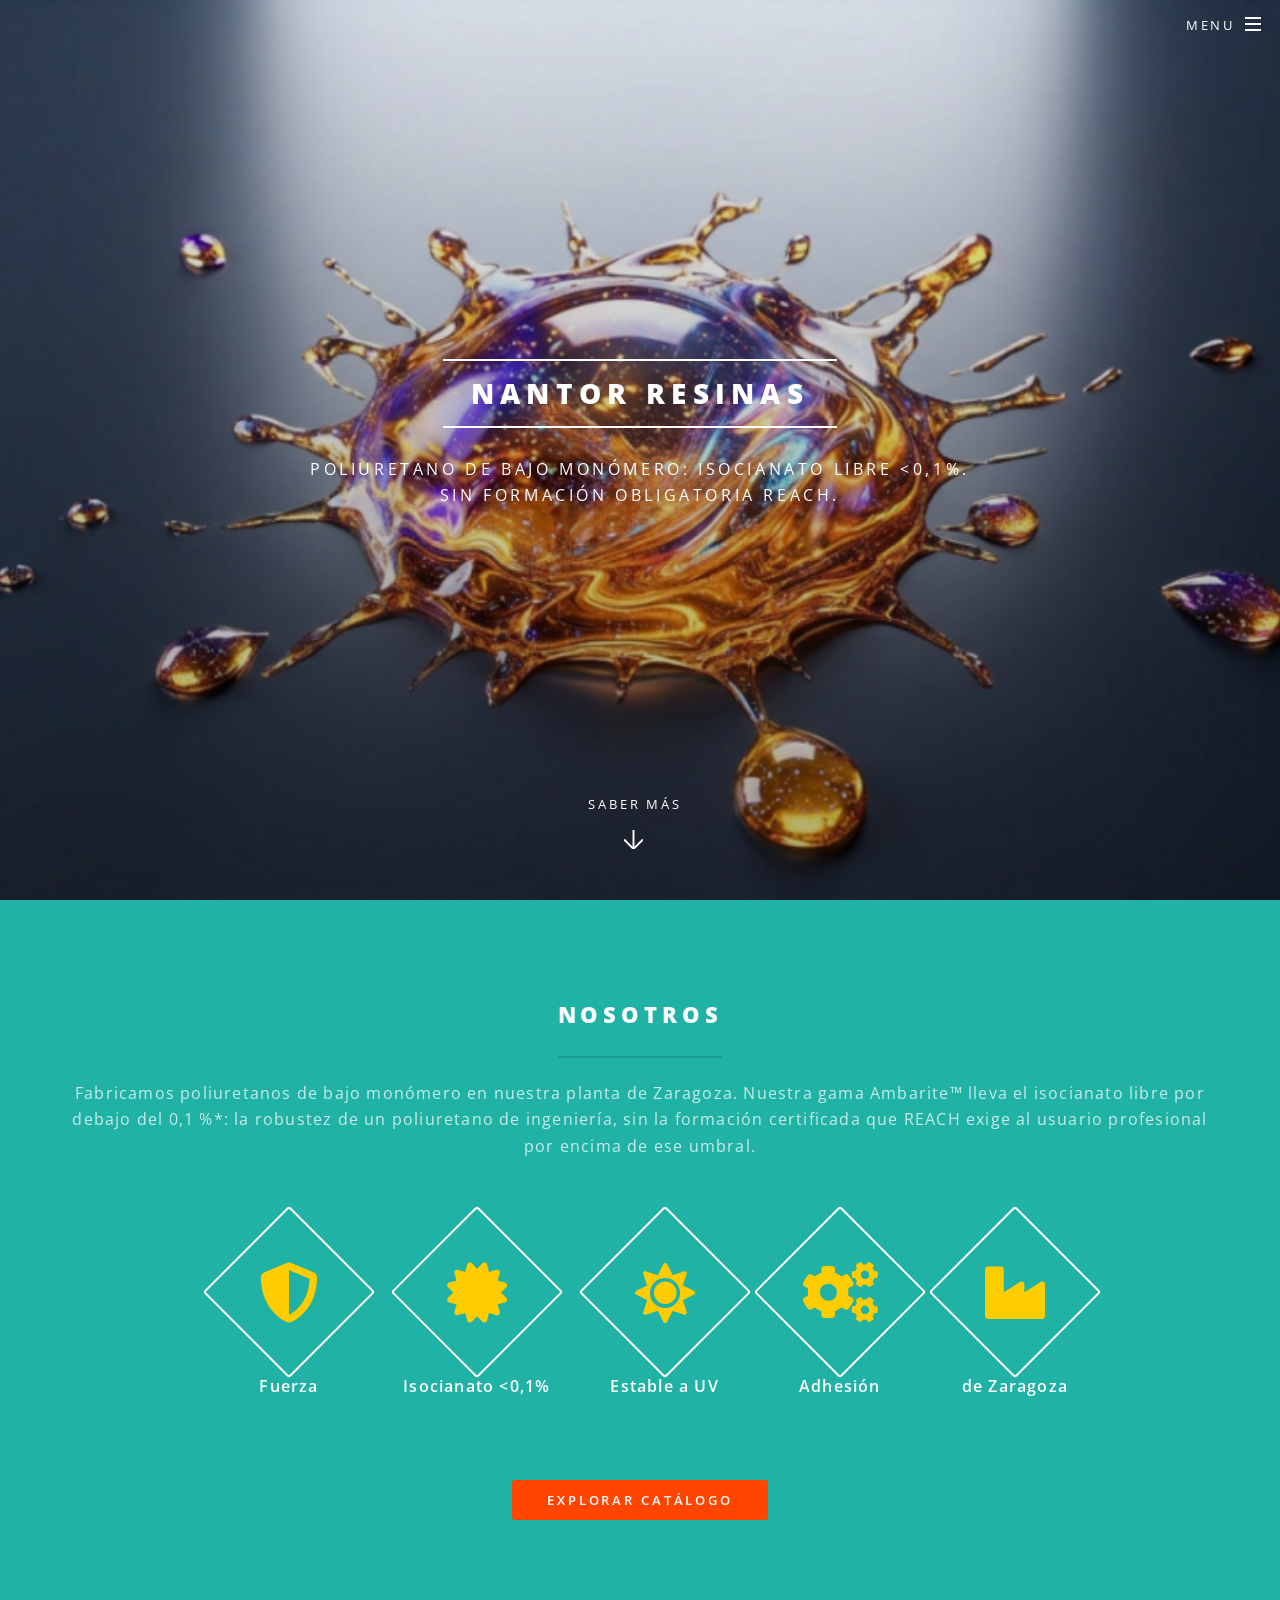
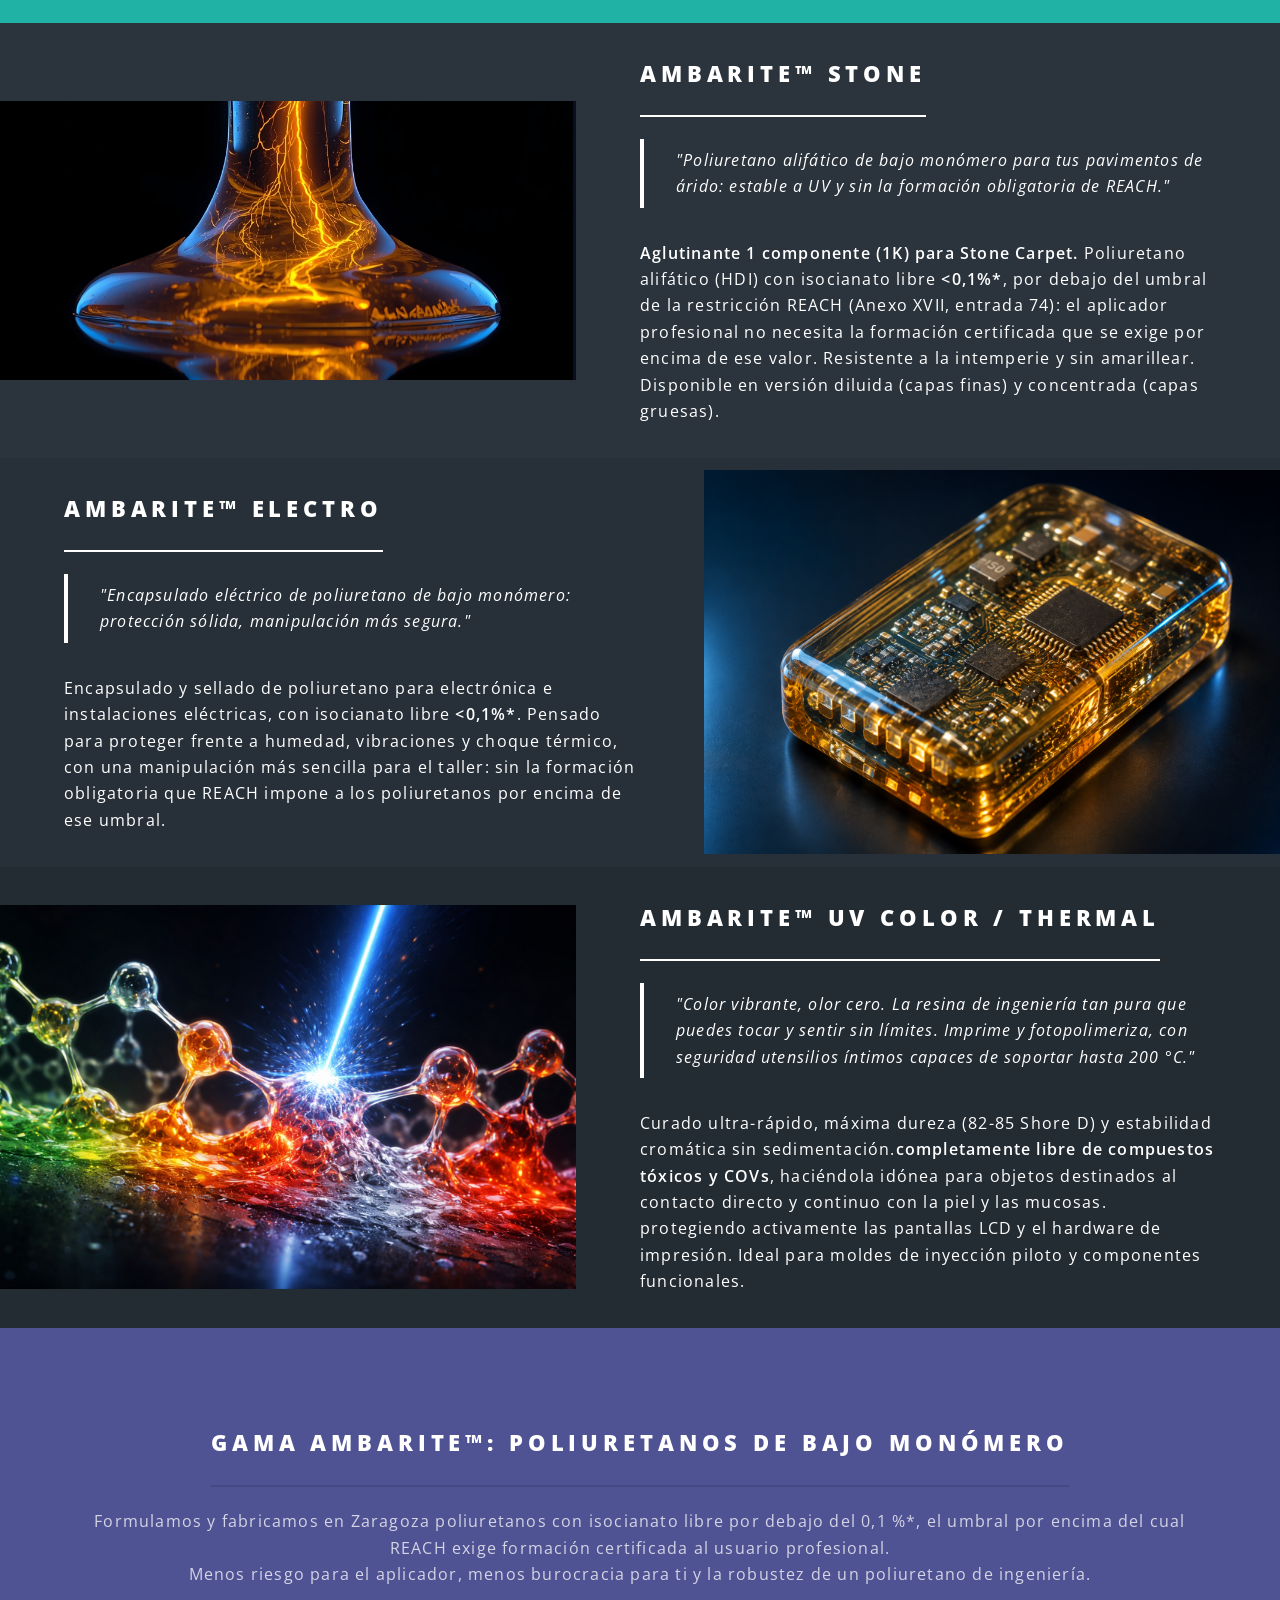
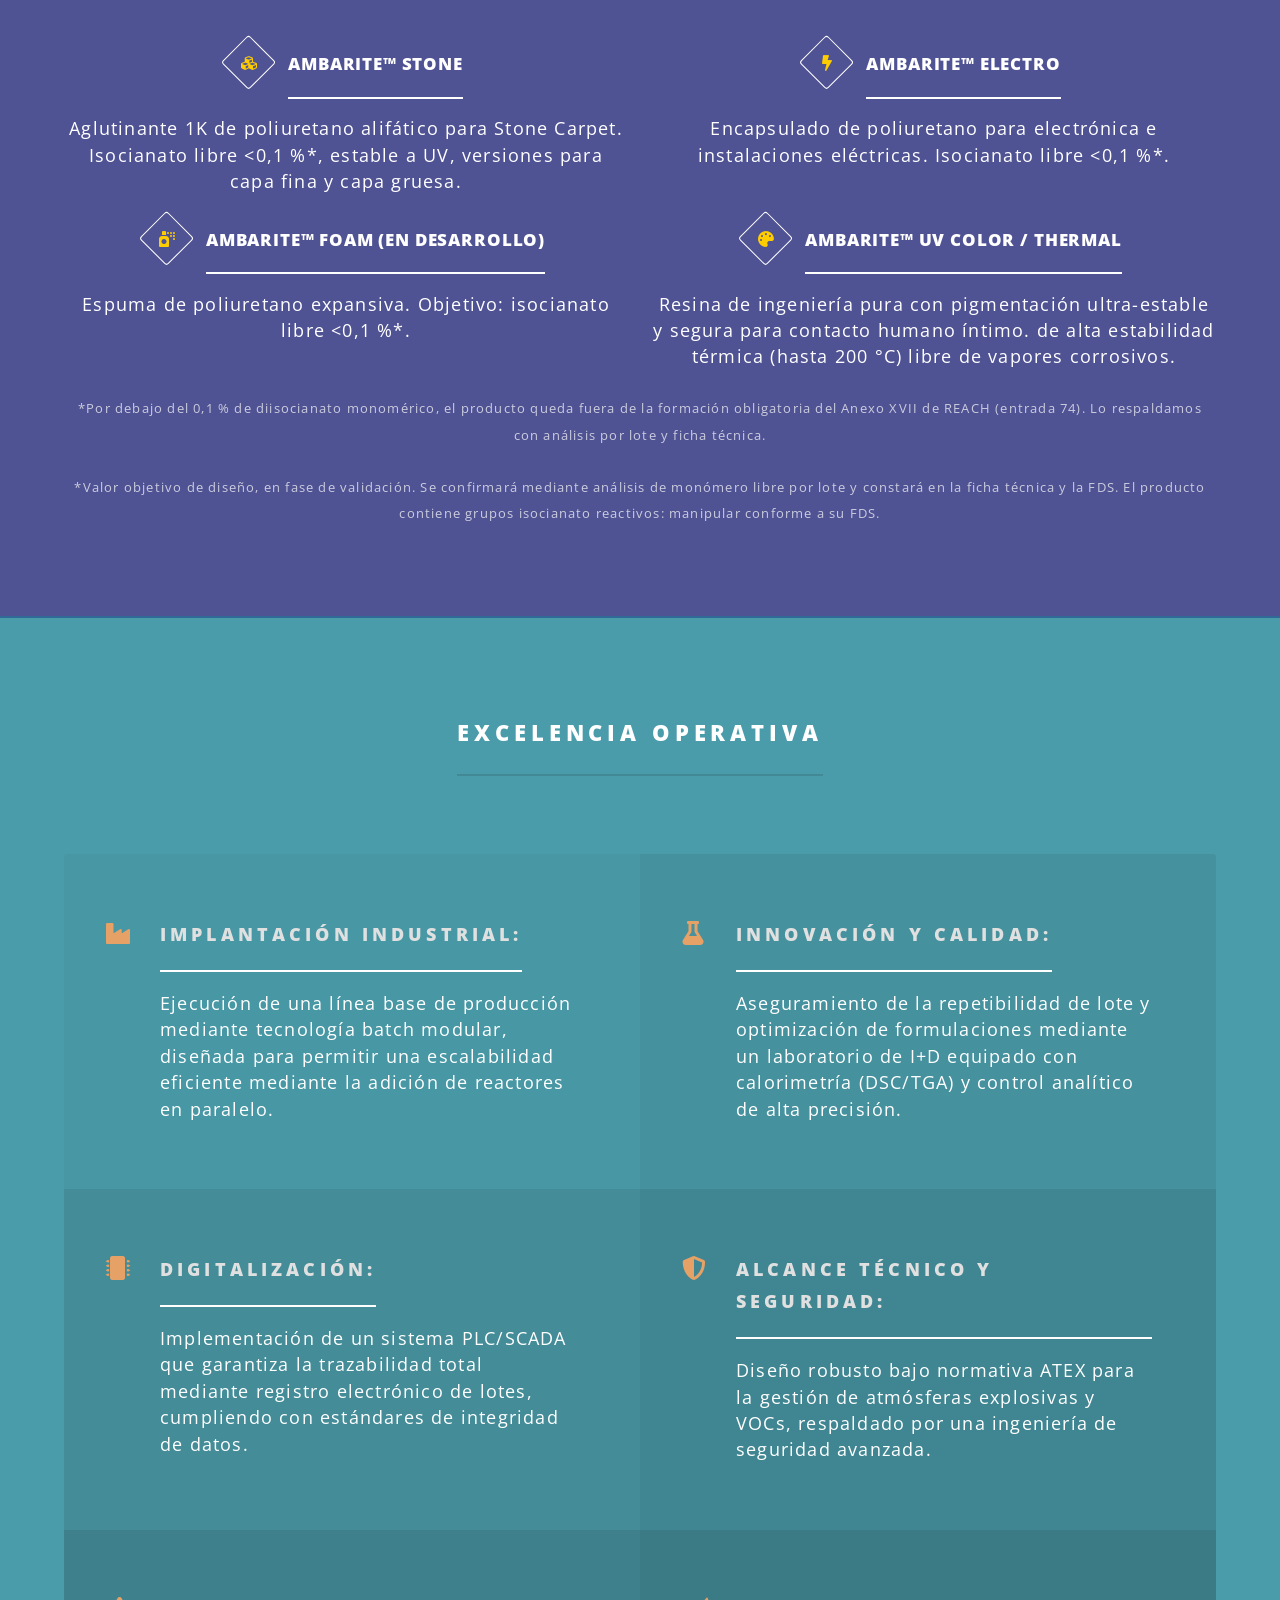
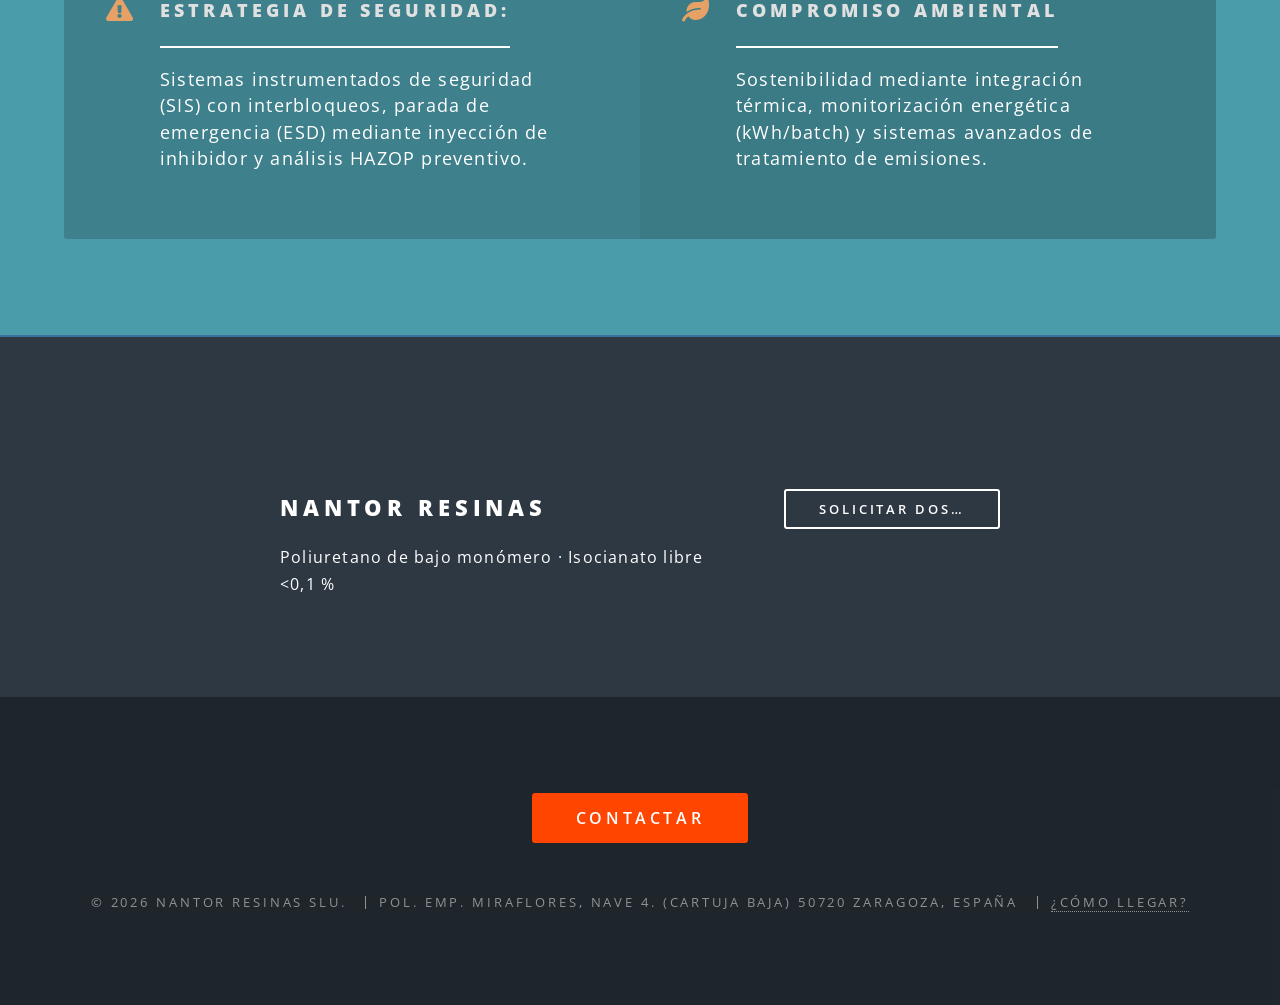
==== index.html @ 5b44498f "1" ====
<!DOCTYPE HTML>
<html>

<head>
	<title>Nantor Resinas SL | Poliuretanos de bajo monómero</title>
	<meta charset="utf-8" />
	<meta name="viewport" content="width=device-width, initial-scale=1, user-scalable=no" />
	<link rel="stylesheet" href="assets/css/main.css" />
	<noscript>
		<link rel="stylesheet" href="assets/css/noscript.css" />
	</noscript>
	<style>
		/* 1. Estilo inicial de los iconos mayores */
		.icon.major {
			color: #ffcc00 !important;
			border-color: #ffffff !important;
		}

		.features .icon:before {
			color: #ff8c00 !important;
		}

		/* 2. Botón estilo "Fuego" */
		.boton-fuego {
			background-color: #ff4500 !important;
			color: #ffffff !important;
			border-color: #ff4500 !important;
			box-shadow: 0 0 10px rgba(255, 69, 0, 0.5);
			transition: all 0.3s ease;
		}

		.boton-fuego:hover {
			background-color: #ff8c00 !important;
			box-shadow: 0 0 20px rgba(255, 140, 0, 0.8);
			transform: scale(1.05);
		}

		/* 3. Animación de imágenes (Zoom + Fade-in) */
		.spotlight .image img {
			width: 100%;
			transition: transform 15s ease-out, opacity 2s ease-in;
			transform: scale(0.89);
			opacity: 0;
		}

		.spotlight .image.in-view img {
			transform: scale(1.0);
			opacity: 1;
		}

		/* 4. Optimización móvil (Desactivar animaciones para fluidez) */
		@media screen and (max-width: 736px) {
			.spotlight .image img {
				transition: none !important;
				opacity: 1 !important;
				transform: scale(1) !important;
			}
		}

		.modal {
			visibility: hidden;
			opacity: 0;
			position: fixed;
			top: 0;
			right: 0;
			bottom: 0;
			left: 0;
			background: rgba(0, 0, 0, 0.8);
			/* Fondo oscuro semitransparente */
			z-index: 9999;
			transition: all 0.3s;
			display: flex;
			align-items: center;
			justify-content: center;
		}

		.modal:target {
			/* Esto abre el modal cuando se llama al ID */
			visibility: visible;
			opacity: 1;
		}

		.modal-content {
			background: #2e3842;
			/* Color de fondo corporativo */
			padding: 2em;
			width: 90%;
			max-width: 500px;
			position: relative;
			border-radius: 8px;
			border: 1px solid #ff8c00;
		}

		.close-modal {
			position: absolute;
			top: 10px;
			right: 20px;
			font-size: 2em;
			color: #ff8c00;
			text-decoration: none;
		}

		.logo-small {
			width: 150px;
			/* Ajusta a 60px o 80px según el tamaño de tus iconos */
			height: 130px;
			/* Mantenerlo cuadrado */
			object-fit: contain;
			/* Asegura que el logo no se deforme aunque sea rectangular */
			border-radius: 0%;
			/* Si quieres que sea circular como un icono */
			/* O si prefieres que sea cuadrado sin bordes redondos, borra la línea de border-radius */

			display: block;
			margin: 0 auto;
			/* Esto lo centrará automáticamente */
			transition: transform 0.3s ease;
		}

		/* Opcional: efecto al pasar el ratón para que haga juego con el resto de la web */
		.logo-small:hover {
			transform: scale(1.1);
		}

		#cta {
			background-image: linear-gradient(rgba(0, 0, 0, 0.6), rgba(0, 0, 0, 0.6)), url("images/28.png");
			background-attachment: fixed;
			background-position: center;
			background-repeat: no-repeat;
			background-size: cover;
		}

		/* Estilo para las Tarjetas de Producto (Tienda) */
		.product-card {
			background: rgba(255, 255, 255, 0.05);
			border: 1px solid rgba(255, 140, 0, 0.3);
			border-radius: 8px;
			padding: 2em;
			text-align: center;
			transition: all 0.3s ease;
			height: 100%;
			display: flex;
			flex-direction: column;
			justify-content: space-between;
		}

		.product-card:hover {
			border-color: #ff8c00;
			box-shadow: 0 0 15px rgba(255, 140, 0, 0.2);
			transform: translateY(-5px);
		}

		.product-card h3 {
			color: #ffcc00 !important;
			margin-bottom: 0.5em;
		}

		.price {
			font-size: 1.5em;
			font-weight: bold;
			color: #ffffff;
			margin: 1em 0;
		}

		.price small {
			font-size: 0.6em;
			color: #aaa;
		}

		.badge {
			background: #ff4500;
			color: white;
			font-size: 0.7em;
			padding: 2px 8px;
			border-radius: 4px;
			text-transform: uppercase;
			display: inline-block;
			margin-bottom: 1em;
		}

		/* Colores personalizados para las etiquetas de producto - Texto Blanco Forzado */
		.badge-oro {
			background-color: #f0d50a !important;
			/* Dorado */
			color: #ffffff !important;
			font-weight: bold;
		}

		.badge-plata {
			background-color: #ecd8e4 !important;
			/* Plateado */
			color: #ffffff !important;
			font-weight: bold;
		}

		.badge-cobre {
			background-color: #e4692b !important;
			/* Cobrizo */
			color: #ffffff !important;
			font-weight: bold;
		}

		.badge-verde {
			background-color: #2e8b57 !important;
			/* Verde mar */
			color: #ffffff !important;
			font-weight: bold;
		}

		.badge-amarillo {
			background-color: #f75973 !important;
			/* Amarillo/Rosa Fuerte */
			color: #ffffff !important;
			font-weight: bold;
		}

		.badge-bio {
			background-color: #28a745 !important;
			/* Verde Ecológico */
			color: #ffffff !important;
			font-weight: bold;
		}

		.badge-blue {
			background-color: #508bf7 !important;
			/* Azul */
			color: #ffffff !important;
			font-weight: bold;
		}

		.badge-purple {
			background-color: #b15cb4 !important;
			/* violeta */
			color: #ffffff !important;
			font-weight: bold;
		}

		/* Ajuste ultra-fino para los iconos de la sección Three */
		#three .icon.major {
			width: 2.2em;
			/* Tamaño reducido del contenedor circular */
			height: 2.2em;
			line-height: 2.2em;
			font-size: 1.1em;
			/* Tamaño del símbolo */
			margin-bottom: 0.8em;
			border-width: 1px;
			/* Borde más sutil */
		}

		#three .icon.major:before {
			font-size: 0.9em;
			/* Ajuste del glifo interior */
		}

		/* Ajuste de los títulos para mayor limpieza visual */
		#three h3 {
			font-size: 1.05em;
			letter-spacing: 0.05em;
			margin-top: 0.2em;
		}

		/* Sección Excelencia Operativa - Estilo Industrial */
		#four {
			background-color: #4b9caa;
			/* Un tono ligeramente distinto al resto de la web */
			border-top: 2px solid #306997;
			/* Borde superior azul acero */
			border-bottom: 2px solid #38719f;
		}

		#four h2 {
			color: #ffffff !important;
		}

		/* Iconos de la sección Four en azul acero */
		#four .features .icon:before {
			color: #e5a166 !important;
			/* Azul acero para los iconos */
		}

		/* Títulos de las tarjetas en la sección Four */
		#four .features h3 {
			color: #e0e0e0 !important;
		}

		/* Ocultar la tienda inicialmente */
		#tienda {
			display: none;
			position: fixed;
			top: 0;
			left: 0;
			width: 100%;
			height: 100%;
			background: #2e3842;
			/* Fondo corporativo */
			z-index: 10000;
			overflow-y: auto;
			padding: 4em 0;
		}

		/* Mostrar cuando se hace clic en el enlace del menú */
		#tienda:target {
			display: block;
		}

		/* Contenedor del efecto */
		.rayo-polimerizacion {
			position: relative;
			display: inline-block;
			overflow: hidden;
		}

		/* El "Rayo" de polimerización */
		.rayo-polimerizacion::after {
			content: '';
			position: absolute;

			/* Posición del punto (puedes ajustar top/left para moverlo sobre la pieza) */
			top: 44%;
			left: 56%;
			transform: translate(-50%, -50%) scale(0);

			/* Tamaño y forma */
			width: 10px;
			height: 10px;
			background: rgba(0, 150, 255, 0.8);
			/* Azul cian */
			border-radius: 50%;

			/* Brillo (Glow) */
			box-shadow: 0 0 120px 10px rgba(0, 200, 255, 0.6),
				0 0 80px 20px rgba(0, 100, 255, 0.3);

			/* Configuración de animación */
			opacity: 0;
			transition: opacity 7s ease-in, transform 1s cubic-bezier(0.175, 0.885, 0.32, 1.275);
			z-index: 10;
			pointer-events: none;
			/* Para que no interfiera con clics */
		}

		/* Activación cuando la imagen entra en vista (usando tu JS actual) */
		.rayo-polimerizacion.in-view::after {
			opacity: 1;
			transform: translate(-50%, -50%) scale(1);
			animation: pulsoRayo 2s infinite ease-in-out 1s;
			/* Empieza después de 1s */
		}

		/* Animación de pulsación para simular la energía del rayo */
		@keyframes pulsoRayo {

			0%,
			100% {
				box-shadow: 0 0 20px 10px rgba(0, 200, 255, 0.6), 0 0 40px 20px rgba(0, 100, 255, 0.3);
				background: rgba(66, 120, 228, 0.8);
			}

			50% {
				box-shadow: 0 0 35px 15px rgba(0, 255, 255, 0.8), 0 0 60px 30px rgba(0, 150, 255, 0.4);
				background: rgba(100, 220, 255, 1);
			}
		}
	</style>
	<link rel="icon" type="image/ico" href="images/nantor.ico">
	<link rel="canonical" href="https://www.nantor.es/" />
	<meta name="description"
		content="Nantor Resinas S.L.U. Poliuretanos Ambarite de bajo monómero (isocianato libre &lt;0,1 %) fabricados en Zaragoza: aglutinante para Stone Carpet, encapsulados eléctricos y espuma expansiva. Fotopolímeros UV de ingeniería.">
	<meta name="keywords"
		content="Nantor, Ambarite, poliuretano bajo monómero, isocianato &lt;0,1 %, HDI, REACH Anexo XVII, sin formación obligatoria, aglutinante Stone Carpet, encapsulado eléctrico, espuma de poliuretano expansiva, Zaragoza, Miraflores, fotopolímero UV, Ambarite UV Thermal, Ambarite UV Medical">
	<script type="application/ld+json">
{
  "@context": "https://schema.org/",
  "@type": "Organization",
  "name": "Nantor Resinas S.L.U.",
  "url": "https://www.nantor.es/",
  "logo": "https://www.nantor.es/images/logo.png",
  "description": "Fabricante de poliuretanos Ambarite de bajo monómero (isocianato libre <0,1 %) y fotopolímeros UV de ingeniería, en Zaragoza.",
  "address": {
    "@type": "PostalAddress",
    "streetAddress": "Polígono Empresarial Miraflores, Nave 4",
    "postalCode": "50720",
    "addressLocality": "Zaragoza",
    "addressCountry": "ES"
  },
  "email": "info@nantor.es"
}
</script>
</head>

<body class="landing is-preload">

	<!-- Page Wrapper -->
	<div id="page-wrapper">

		<!-- Header -->
		<header id="header" class="alt">
			<h1><a href="index.html">home</a></h1>
			<nav id="nav">
				<ul>
					<li class="special">
						<a href="#menu" class="menuToggle"><span>Menu</span></a>
						<div id="menu">

							<ul>
								<li><a href="index.html">
										<div style="text-align: center; margin-bottom: 2em;">
											<img src="images/logo.png" alt="Nantor Resinas SLU"
												style="width: 280px; height: auto; display: inline-block;">
										</div>Home (PDF)
									</a></li>

								<li><a href="doc/Ambarite_Stone.pdf" target="_blank"
										rel="noopener noreferrer">&nbsp;&nbsp;&nbsp;&nbsp;Ambarite Stone</a></li>
								<li><a href="doc/Ambarite_Electro.pdf" target="_blank"
										rel="noopener noreferrer">&nbsp;&nbsp;&nbsp;&nbsp;Ambarite Electro</a></li>
								<li><a href="doc/Ambarite_UV_Color.pdf" target="_blank"
										rel="noopener noreferrer">&nbsp;&nbsp;&nbsp;&nbsp;Ambarite UV Color</a></li>
								<li><a href="#tienda">Tienda Online</a></li>
								<li><a href="#contacto-modal">Contactar</a></li>
							</ul>
						</div>
					</li>
				</ul>
			</nav>
		</header>

		<!-- Banner -->
		<section id="banner">
			<div class="inner">
				<h2>NANTOR RESINAS</h2>
				<p>Poliuretano de bajo monómero: isocianato libre <0,1%.<br>Sin formación obligatoria REACH.</p>
			</div>
			<a href="#one" class="more scrolly">Saber más</a>
		</section>

		<!-- One -->
		<section id="one" class="wrapper style1 special">
			<div class="inner">
				<header class="major">
					<h2>Nosotros</h2>
					<p>Fabricamos poliuretanos de bajo monómero en nuestra planta de Zaragoza. Nuestra gama Ambarite™
						lleva el isocianato libre por debajo del 0,1 %*: la robustez de un poliuretano de ingeniería, sin la
						formación certificada que REACH exige al usuario profesional por encima de ese umbral.
					</p>
				</header>
				<ul class="icons major">

					<li style="padding: 0 1.5em;">
						<span class="icon solid fa-shield-alt major"
							style="font-size: 2.5rem; margin-bottom: 0.5em;"><span class="label">Fuerza</span></span>
						<p><strong>Fuerza</strong></p>
					</li>

					<li style="padding: 0 1.5em;">
						<span class="icon solid fa-certificate major"
							style="font-size: 2.5rem; margin-bottom: 0.5em;"><span class="label">Isocianato <0,1%</span></span>
						<p><strong>Isocianato <0,1%</strong></p>
					</li>

					<li style="padding: 0 1.5em;">
						<span class="icon solid fa-sun major style2"
							style="font-size: 2.5rem; margin-bottom: 0.5em;"><span class="label">Estable a
								UV</span></span>
						<p><strong>Estable a UV</strong></p>
					</li>

					<li style="padding: 0 1.5em;">
						<span class="icon solid fa-cogs major style3"
							style="font-size: 2.5rem; margin-bottom: 0.5em;"><span class="label">Adhesión</span></span>
						<p><strong>Adhesión</strong></p>
					</li>

					<li style="padding: 0 1.5em;">
						<span class="icon solid fa-industry major style1"
							style="font-size: 2.5rem; margin-bottom: 0.5em;"><span class="label">Fabricado en
								Zaragoza</span></span>
						<p><strong>de Zaragoza</strong></p>
					</li>
				</ul>
				<ul class="actions special">
					<li><a href="#two" class="button primary boton-fuego scrolly">Explorar Catálogo</a></li>
				</ul>
			</div>
		</section>

		<!-- Two -->
		<header class="major">
			<section id="two" class="wrapper alt style2">

				<!-- Ambarite Stone -->
				<section class="spotlight">
					<div class="image"><img src="images/resina1.png" alt="Ambarite Stone" /></div>
					<div class="content">
						<h2>Ambarite™ Stone</h2>
						<blockquote>"Poliuretano alifático de bajo monómero para tus pavimentos de árido: estable a UV y
							sin la
							formación obligatoria de REACH."</blockquote>
						<p><strong>Aglutinante 1 componente (1K) para Stone Carpet.</strong> Poliuretano alifático (HDI) con isocianato
							libre
							<strong><0,1%*</strong>, por debajo del umbral de la restricción REACH (Anexo XVII,
							entrada 74): el aplicador profesional no necesita la formación certificada que se exige por encima de ese
							valor.
							Resistente a la intemperie y sin amarillear. Disponible en versión diluida (capas finas) y
							concentrada (capas gruesas).
						</p>
					</div>
				</section>

				<!-- Ambarite Electro -->
				<section class="spotlight">
					<div class="image"><img src="images/3.png" alt="Ambarite Electro" /></div>
					<div class="content">
						<h2>Ambarite™ Electro</h2>
						<blockquote>"Encapsulado eléctrico de poliuretano de bajo monómero: protección sólida,
							manipulación más
							segura."
						</blockquote>
						<p>Encapsulado y sellado de poliuretano para electrónica e instalaciones eléctricas, con
							isocianato
							libre <strong><0,1%*</strong>. Pensado para proteger frente a humedad, vibraciones y
							choque
							térmico, con una manipulación más sencilla para el taller: sin la formación obligatoria que
							REACH
							impone a los poliuretanos por encima de ese umbral.</p>
					</div>
				</section>

				<!-- Ambarite UV Color -->
				<section class="spotlight">
					<div class="image"><img src="images/31.png" alt="Ambarite UV Color" /></div>
					<div class="content">
						<h2>Ambarite™ UV Color / Thermal</h2>
						<blockquote>"Color vibrante, olor cero. La resina de ingeniería tan pura que puedes tocar y
							sentir sin límites. Imprime y fotopolimeriza, con seguridad utensilios íntimos capaces de
							soportar hasta 200
							°C."
						</blockquote>
						<p>Curado ultra-rápido, máxima dureza (82-85 Shore D) y estabilidad cromática sin
							sedimentación.<strong>completamente
								libre de compuestos tóxicos y COVs</strong>, haciéndola idónea para objetos destinados
							al contacto directo y continuo con la piel y las mucosas. protegiendo activamente las
							pantallas LCD y el hardware de
							impresión. Ideal para moldes de inyección piloto y componentes funcionales.
						</p>
					</div>
				</section>

				<!-- Three -->
				<section id="three" class="wrapper style3 special">
					<div class="inner">
						<header class="major">
							<h2>Gama Ambarite™: poliuretanos de bajo monómero</h2>
							<p>Formulamos y fabricamos en Zaragoza poliuretanos con isocianato libre por debajo del 0,1
								%*,
								el umbral por encima del cual REACH exige formación certificada al usuario profesional.
								<br />Menos riesgo para el aplicador, menos burocracia para ti y la robustez de un
								poliuretano de ingeniería.
							</p>
						</header>

						<div class="row gtr-uniform">

							<div class="col-6 col-12-medium">
								<span class="icon solid fa-cubes major" style="margin-right: 15px;"></span>
								<h3>Ambarite™ Stone</h3>
								<p>Aglutinante 1K de poliuretano alifático para Stone Carpet. Isocianato libre &lt;0,1
									%*,
									estable a UV, versiones para capa fina y capa gruesa.</p>
							</div>
							<div class="col-6 col-12-medium">
								<span class="icon solid fa-bolt major" style="margin-right: 15px;"></span>
								<h3>Ambarite™ Electro</h3>
								<p>Encapsulado de poliuretano para electrónica e instalaciones eléctricas. Isocianato
									libre
									&lt;0,1 %*.</p>
							</div>
							<div class="col-6 col-12-medium">
								<span class="icon solid fa-spray-can major" style="margin-right: 15px;"></span>
								<h3>Ambarite™ Foam <small>(en desarrollo)</small></h3>
								<p>Espuma de poliuretano expansiva. Objetivo: isocianato libre &lt;0,1 %*.</p>
							</div>
							<div class="col-6 col-12-medium">
								<span class="icon solid fa-palette major" style="margin-right: 15px;"></span>
								<h3>Ambarite™ UV Color / Thermal</h3>
								<p>Resina de ingeniería pura con pigmentación ultra-estable y segura para contacto
									humano
									íntimo. de alta estabilidad térmica (hasta 200 °C) libre de vapores
									corrosivos.</p>
							</div>
						</div>
						<p style="margin-top: 2em; font-size: 0.8em; opacity: 0.7;">
							*Por debajo del 0,1 % de diisocianato monomérico, el producto queda fuera de la
							formación obligatoria del Anexo XVII de REACH (entrada 74). Lo respaldamos con análisis por
							lote y ficha técnica.
						</p>
						<p style="margin-top: 2em; font-size: 0.8em; opacity: 0.7;">
							*Valor objetivo de diseño, en fase de validación. Se confirmará mediante análisis de
							monómero libre por lote y constará en la ficha técnica y la FDS. El producto contiene grupos
							isocianato reactivos: manipular conforme a su FDS.
						</p>
				</section>

				<!-- Four -->
				<section id="four" class="wrapper style3 special">
					<div class="inner">
						<header class="major">
							<h2>Excelencia Operativa</h2>
						</header>
						<ul class="features">
							<li class="icon solid fa-industry">
								<h3>Implantación Industrial:</h3>
								<p>Ejecución de una línea base de producción mediante tecnología batch modular, diseñada
									para permitir una escalabilidad eficiente mediante la adición de reactores en
									paralelo.
								</p>
							</li>

							<li class="icon solid fa-flask">
								<h3>Innovación y Calidad:</h3>
								<p>Aseguramiento de la repetibilidad de lote y optimización de formulaciones mediante un
									laboratorio de I+D equipado con calorimetría (DSC/TGA) y control analítico de alta
									precisión.</p>
							</li>

							<li class="icon solid fa-microchip">
								<h3>Digitalización: </h3>
								<p>Implementación de un sistema PLC/SCADA que garantiza la trazabilidad total mediante
									registro electrónico de lotes, cumpliendo con estándares de integridad de datos.</p>
							</li>

							<li class="icon solid fa-shield-alt">
								<h3>Alcance Técnico y Seguridad:</h3>
								<p>Diseño robusto bajo normativa ATEX para la gestión de atmósferas explosivas y VOCs,
									respaldado por una ingeniería de seguridad avanzada.</p>
							</li>

							<li class="icon solid fa-exclamation-triangle">
								<h3>Estrategia de Seguridad: </h3>
								<p>Sistemas instrumentados de seguridad (SIS) con interbloqueos, parada de emergencia
									(ESD)
									mediante inyección de inhibidor y análisis HAZOP preventivo.</p>
							</li>

							<li class="icon solid fa-leaf">
								<h3>Compromiso Ambiental</h3>
								<p>Sostenibilidad mediante integración térmica, monitorización energética (kWh/batch) y
									sistemas avanzados de tratamiento de emisiones.</p>
							</li>
						</ul>
					</div>
				</section>

	</div>

	</div>
	</section>

	<!-- Tienda Online -->
	<section id="tienda" class="wrapper style2 special">
		<a href="#"
			style="position: absolute; top: 20px; right: 20px; font-size: 2em; color: #ff8c00; text-decoration: none;">&times;</a>
		<div class="inner">
			<header class="major">
				<h2>Punto de Venta Directo</h2>
				<p><img src="images/logo_blanco.png" alt="Nantor Resinas SLU"
						style="width: 200px; height: auto; display: inline-block;"></p>
				<p>PROXIMAMENTE...</p>
			</header>
			<div class="row gtr-uniform">
				<!-- Ambarite Stone -->
				<div class="col-4 col-12-medium">
					<div class="product-card" style="border: 1px solid #508bf7;">
						<div>
							<span class="badge badge-blue">Ambarite™ Stone</span>
							<h3>Ambarite™ Stone</h3>
							<p>Aglutinante 1K de poliuretano alifático para Stone Carpet. Isocianato libre <0,1 %*
							</p>
						</div>
						<div>
							<div class="price"><small>En validación · disponible en 2027</small></div>
							<ul class="actions special">
								<li><a href="#contacto-modal" class="button primary boton-fuego fit">Solicitar
										información</a></li>
							</ul>
						</div>
					</div>
				</div>

				<!-- Ambarite Electro -->
				<div class="col-4 col-12-medium">
					<div class="product-card" style="border: 1px solid #508bf7;">
						<div>
							<span class="badge badge-blue">Ambarite™ Electro</span>
							<h3>Ambarite™ Electro</h3>
							<p>Encapsulado de poliuretano para electrónica e instalaciones eléctricas. Isocianato libre
								<0,1 %*</p>
						</div>
						<div>
							<div class="price"><small>En validación · disponible en 2027</small></div>
							<ul class="actions special">
								<li><a href="#contacto-modal" class="button primary boton-fuego fit">Solicitar
										información</a></li>
							</ul>
						</div>
					</div>
				</div>


				<!-- Ambarite UV Thermal -->
				<div class="col-4 col-12-medium">
					<div class="product-card" style="border: 1px solid #ff8c00;">
						<div>
							<span class="badge badge-cobre">Ambarite™ UV Thermal</span>
							<h3>UV Thermal</h3>
							<p>Fotopolímero estructural de alta resistencia térmica (200 °C) para moldes y
								utillajes.Isocianato libre <0,1 %*</p>
						</div>
						<div>
							<div class="price"><small>En validación · disponible en 2027</small></div>
							<ul class="actions special">
								<li><a href="#contacto-modal" class="button primary boton-fuego fit">Solicitar
										información</a></li>
							</ul>
						</div>
					</div>
				</div>

				<!-- Ambarite UV Color -->
				<div class="col-4 col-12-medium">
					<div class="product-card" style="border: 1px solid #faf88c;">
						<div>
							<span class="badge badge-oro">Ambarite™ UV Color</span>
							<h3>UV Color</h3>
							<p>Fotopolímero apto para contacto cutáneo.Isocianato libre
								<0,1 %*</p>
						</div>
						<div>
							<div class="price"><small>En validación · disponible en 2027</small></div>
							<ul class="actions special">
								<li><a href="#contacto-modal" class="button primary boton-fuego fit">Solicitar
										información</a></li>
							</ul>
						</div>
					</div>
				</div>
			</div>

			<p style="margin-top: 2em; font-size: 0.8em; opacity: 0.7;">
				* Precios para la recogida en Planta Nave 4, P.I. Miraflores, Zaragoza. Para envíos logísticos
				paletizados, consulte tarifas en el checkout.<br />
				*Valor objetivo de diseño, en fase de validación. Se confirmará mediante análisis de monómero libre por
				lote y constará en la ficha técnica y la FDS. El producto contiene grupos isocianato reactivos:
				manipular conforme a su FDS.
			</p>
		</div>
	</section>

	<!-- CTA -->
	<section id="cta" class="wrapper style4">
		<div class="inner">
			<header>
				<h2>NANTOR RESINAS</h2>
				<p>Poliuretano de bajo monómero · Isocianato libre &lt;0,1 %</p>
			</header>
			<ul class="actions stacked">
				<li><a href="#contacto-modal" class="button fit">Solicitar dossier técnico</a></li>
			</ul>
		</div>
	</section>

	<!-- Footer -->
	<footer id="footer">
		<div class="inner">
			<ul class="icons">
				<li><a href="#contacto-modal" class="button primary boton-fuego">contactar</a></li>
			</ul>

			<ul class="copyright">
				<li>&copy; 2026 Nantor Resinas SLU.</li>
				<li>Pol. Emp. Miraflores, Nave 4. (Cartuja Baja) 50720 Zaragoza, España</li>
				<li><a href="https://maps.app.goo.gl/CH74M4HSnuAFGJJ1A" target="_blank" rel="noopener noreferrer">¿cómo
						llegar?</a></li>
			</ul>

		</div>
		<div id="contacto-modal" class="modal">
			<div class="modal-content">
				<a href="#" class="close-modal" onclick="resetModal()">&times;</a>

				<div id="form-container">
					<h3>Contacto</h3>
					<form id="contacto-form" method="POST" action="https://formspree.io/f/xdawdbne">
						<input type="text" name="name" placeholder="Nombre completo" required
							style="margin-bottom: 10px;" />
						<input type="email" name="email" placeholder="Correo electrónico" required
							style="margin-bottom: 10px;" />
						<input type="text" name="telefono" placeholder="(código) teléfono" required
							style="margin-bottom: 10px;" />
						<textarea name="message" placeholder="Mensaje" rows="4" style="margin-bottom: 10px;"></textarea>
						<input type="submit" value="Enviar Mensaje" class="primary fit" />

					</form>
					<ul class="copyright">
						<li>Nantor Resinas S.L.U<br />
							Polígono Empresarial Miraflores, Nave 4. Zaragoza 50720, España</li>
						<li><a href="https://maps.app.goo.gl/CH74M4HSnuAFGJJ1A" target="_blank"
								rel="noopener noreferrer">¿cómo llegar?</a></li>
					</ul>
				</div>
				<p>info@nantor.es</p>
				<div id="success-message" style="display: none; text-align: center; padding: 20px;">
					<h3>¡Gracias por su interés!</h3>
					<p>Hemos recibido su consulta sobre <strong>Nantor Resinas SLU</strong>. Nuestro equipo se
						pondrá en contacto con usted en breve.</p>
					<a href="#" class="button primary fit" onclick="resetModal()">Cerrar</a>
				</div>
			</div>
		</div>

	</footer>

	</div>

	<!-- Scripts -->
	<script src="assets/js/jquery.min.js"></script>
	<script src="assets/js/jquery.scrollex.min.js"></script>
	<script src="assets/js/jquery.scrolly.min.js"></script>
	<script src="assets/js/browser.min.js"></script>
	<script src="assets/js/breakpoints.min.js"></script>
	<script src="assets/js/util.js"></script>
	<script src="assets/js/main.js"></script>
	<script>
		const observer = new IntersectionObserver((entries) => {
			entries.forEach(entry => {
				if (entry.isIntersecting) {
					entry.target.classList.add('in-view');
				}
			});
		}, { threshold: 0.5 }); // Se dispara cuando el 50% de la imagen es visible

		document.querySelectorAll('.spotlight .image').forEach(img => {
			observer.observe(img);
		});
	</script>
	<script>
		const form = document.getElementById('contacto-form');
		const formContainer = document.getElementById('form-container');
		const successMessage = document.getElementById('success-message');

		form.addEventListener('submit', function (event) {
			event.preventDefault(); // Evita que la página salte

			// Enviamos los datos a Formspree usando fetch
			fetch(form.action, {
				method: 'POST',
				body: new FormData(form),
				headers: { 'Accept': 'application/json' }
			}).then(() => {
				// Ocultamos formulario, mostramos mensaje de éxito
				formContainer.style.display = 'none';
				successMessage.style.display = 'block';
			});
		});

		function resetModal() {
			// Reinicia el modal para la próxima vez
			formContainer.style.display = 'block';
			successMessage.style.display = 'none';
			form.reset();
			window.location.hash = ''; // Cierra el modal
		}
	</script>

</body>

</html>
---- assets/css/main.css ----
@import url(fontawesome-all.min.css);
@import url("https://fonts.googleapis.com/css?family=Open+Sans:400,400italic,600,600italic,800,800italic");

html, body, div, span, applet, object,
iframe, h1, h2, h3, h4, h5, h6, p, blockquote,
pre, a, abbr, acronym, address, big, cite,
code, del, dfn, em, img, ins, kbd, q, s, samp,
small, strike, strong, sub, sup, tt, var, b,
u, i, center, dl, dt, dd, ol, ul, li, fieldset,
form, label, legend, table, caption, tbody,
tfoot, thead, tr, th, td, article, aside,
canvas, details, embed, figure, figcaption,
footer, header, hgroup, menu, nav, output, ruby,
section, summary, time, mark, audio, video {
	margin: 0;
	padding: 0;
	border: 0;
	font-size: 100%;
	font: inherit;
	vertical-align: baseline;}

article, aside, details, figcaption, figure,
footer, header, hgroup, menu, nav, section {
	display: block;}

body {
	line-height: 1;
}

ol, ul {
	list-style: none;
}

blockquote, q {
	quotes: none;
}

	blockquote:before, blockquote:after, q:before, q:after {
		content: '';
		content: none;
	}

table {
	border-collapse: collapse;
	border-spacing: 0;
}

body {
	-webkit-text-size-adjust: none;
}

mark {
	background-color: transparent;
	color: inherit;
}

input::-moz-focus-inner {
	border: 0;
	padding: 0;
}

input, select, textarea {
	-moz-appearance: none;
	-webkit-appearance: none;
	-ms-appearance: none;
	appearance: none;
}

/* Basic */

	@-ms-viewport {
		width: device-width;
	}

	html {
		box-sizing: border-box;
	}

	*, *:before, *:after {
		box-sizing: inherit;
	}

	body {
		background: #2e3842;
	}

		body.is-preload *, body.is-preload *:before, body.is-preload *:after {
			-moz-animation: none !important;
			-webkit-animation: none !important;
			-ms-animation: none !important;
			animation: none !important;
			-moz-transition: none !important;
			-webkit-transition: none !important;
			-ms-transition: none !important;
			transition: none !important;
		}

	body, input, select, textarea {
		color: #fff;
		font-family: "Open Sans", Helvetica, sans-serif;
		font-size: 15pt;
		font-weight: 400;
		letter-spacing: 0.075em;
		line-height: 1.65em;
	}

		@media screen and (max-width: 1680px) {

			body, input, select, textarea {
				font-size: 13pt;
			}

		}

		@media screen and (max-width: 1280px) {

			body, input, select, textarea {
				font-size: 12pt;
			}

		}

		@media screen and (max-width: 736px) {

			body, input, select, textarea {
				font-size: 11pt;
				letter-spacing: 0.0375em;
			}

		}

	a {
		-moz-transition: color 0.2s ease, border-bottom-color 0.2s ease;
		-webkit-transition: color 0.2s ease, border-bottom-color 0.2s ease;
		-ms-transition: color 0.2s ease, border-bottom-color 0.2s ease;
		transition: color 0.2s ease, border-bottom-color 0.2s ease;
		border-bottom: dotted 1px;
		color: inherit;
		text-decoration: none;
	}

		a:hover {
			border-bottom-color: transparent;
		}

	strong, b {
		color: #fff;
		font-weight: 600;
	}

	em, i {
		font-style: italic;
	}

	p {
		margin: 0 0 2em 0;
	}

	h1, h2, h3, h4, h5, h6 {
		color: #fff;
		font-weight: 800;
		letter-spacing: 0.225em;
		line-height: 1em;
		margin: 0 0 1em 0;
		text-transform: uppercase;
	}

		h1 a, h2 a, h3 a, h4 a, h5 a, h6 a {
			color: inherit;
			text-decoration: none;
		}

	h2 {
		font-size: 1.35em;
		line-height: 1.75em;
	}

		@media screen and (max-width: 736px) {

			h2 {
				font-size: 1.1em;
				line-height: 1.65em;
			}

		}

	h3 {
		font-size: 1.15em;
		line-height: 1.75em;
	}

		@media screen and (max-width: 736px) {

			h3 {
				font-size: 1em;
				line-height: 1.65em;
			}

		}

	h4 {
		font-size: 1em;
		line-height: 1.5em;
	}

	h5 {
		font-size: 0.8em;
		line-height: 1.5em;
	}

	h6 {
		font-size: 0.7em;
		line-height: 1.5em;
	}

	sub {
		font-size: 0.8em;
		position: relative;
		top: 0.5em;
	}

	sup {
		font-size: 0.8em;
		position: relative;
		top: -0.5em;
	}

	hr {
		border: 0;
		border-bottom: solid 2px #fff;
		margin: 3em 0;
	}

		hr.major {
			margin: 4.5em 0;
		}

	blockquote {
		border-left: solid 4px #fff;
		font-style: italic;
		margin: 0 0 2em 0;
		padding: 0.5em 0 0.5em 2em;
	}

	code {
		background: rgba(144, 144, 144, 0.25);
		border-radius: 3px;
		font-family: "Courier New", monospace;
		font-size: 0.9em;
		letter-spacing: 0;
		margin: 0 0.25em;
		padding: 0.25em 0.65em;
	}

	pre {
		-webkit-overflow-scrolling: touch;
		font-family: "Courier New", monospace;
		font-size: 0.9em;
		margin: 0 0 2em 0;
	}

		pre code {
			display: block;
			line-height: 1.75em;
			padding: 1em 1.5em;
			overflow-x: auto;
		}

	.align-left {
		text-align: left;
	}

	.align-center {
		text-align: center;
	}

	.align-right {
		text-align: right;
	}

/* Row */

	.row {
		display: flex;
		flex-wrap: wrap;
		box-sizing: border-box;
		align-items: stretch;
	}

		.row > * {
			box-sizing: border-box;
		}

		.row.gtr-uniform > * > :last-child {
			margin-bottom: 0;
		}

		.row.aln-left {
			justify-content: flex-start;
		}

		.row.aln-center {
			justify-content: center;
		}

		.row.aln-right {
			justify-content: flex-end;
		}

		.row.aln-top {
			align-items: flex-start;
		}

		.row.aln-middle {
			align-items: center;
		}

		.row.aln-bottom {
			align-items: flex-end;
		}

		.row > .imp {
			order: -1;
		}

		.row > .col-1 {
			width: 8.33333%;
		}

		.row > .off-1 {
			margin-left: 8.33333%;
		}

		.row > .col-2 {
			width: 16.66667%;
		}

		.row > .off-2 {
			margin-left: 16.66667%;
		}

		.row > .col-3 {
			width: 25%;
		}

		.row > .off-3 {
			margin-left: 25%;
		}

		.row > .col-4 {
			width: 33.33333%;
		}

		.row > .off-4 {
			margin-left: 33.33333%;
		}

		.row > .col-5 {
			width: 41.66667%;
		}

		.row > .off-5 {
			margin-left: 41.66667%;
		}

		.row > .col-6 {
			width: 50%;
		}

		.row > .off-6 {
			margin-left: 50%;
		}

		.row > .col-7 {
			width: 58.33333%;
		}

		.row > .off-7 {
			margin-left: 58.33333%;
		}

		.row > .col-8 {
			width: 66.66667%;
		}

		.row > .off-8 {
			margin-left: 66.66667%;
		}

		.row > .col-9 {
			width: 75%;
		}

		.row > .off-9 {
			margin-left: 75%;
		}

		.row > .col-10 {
			width: 83.33333%;
		}

		.row > .off-10 {
			margin-left: 83.33333%;
		}

		.row > .col-11 {
			width: 91.66667%;
		}

		.row > .off-11 {
			margin-left: 91.66667%;
		}

		.row > .col-12 {
			width: 100%;
		}

		.row > .off-12 {
			margin-left: 100%;
		}

		.row.gtr-0 {
			margin-top: 0;
			margin-left: 0em;
		}

			.row.gtr-0 > * {
				padding: 0 0 0 0em;
			}

			.row.gtr-0.gtr-uniform {
				margin-top: 0em;
			}

				.row.gtr-0.gtr-uniform > * {
					padding-top: 0em;
				}

		.row.gtr-25 {
			margin-top: 0;
			margin-left: -0.375em;
		}

			.row.gtr-25 > * {
				padding: 0 0 0 0.375em;
			}

			.row.gtr-25.gtr-uniform {
				margin-top: -0.375em;
			}

				.row.gtr-25.gtr-uniform > * {
					padding-top: 0.375em;
				}

		.row.gtr-50 {
			margin-top: 0;
			margin-left: -0.75em;
		}

			.row.gtr-50 > * {
				padding: 0 0 0 0.75em;
			}

			.row.gtr-50.gtr-uniform {
				margin-top: -0.75em;
			}

				.row.gtr-50.gtr-uniform > * {
					padding-top: 0.75em;
				}

		.row {
			margin-top: 0;
			margin-left: -1.5em;
		}

			.row > * {
				padding: 0 0 0 1.5em;
			}

			.row.gtr-uniform {
				margin-top: -1.5em;
			}

				.row.gtr-uniform > * {
					padding-top: 1.5em;
				}

		.row.gtr-150 {
			margin-top: 0;
			margin-left: -2.25em;
		}

			.row.gtr-150 > * {
				padding: 0 0 0 2.25em;
			}

			.row.gtr-150.gtr-uniform {
				margin-top: -2.25em;
			}

				.row.gtr-150.gtr-uniform > * {
					padding-top: 2.25em;
				}

		.row.gtr-200 {
			margin-top: 0;
			margin-left: -3em;
		}

			.row.gtr-200 > * {
				padding: 0 0 0 3em;
			}

			.row.gtr-200.gtr-uniform {
				margin-top: -3em;
			}

				.row.gtr-200.gtr-uniform > * {
					padding-top: 3em;
				}

		@media screen and (max-width: 1680px) {

			.row {
				display: flex;
				flex-wrap: wrap;
				box-sizing: border-box;
				align-items: stretch;
			}

				.row > * {
					box-sizing: border-box;
				}

				.row.gtr-uniform > * > :last-child {
					margin-bottom: 0;
				}

				.row.aln-left {
					justify-content: flex-start;
				}

				.row.aln-center {
					justify-content: center;
				}

				.row.aln-right {
					justify-content: flex-end;
				}

				.row.aln-top {
					align-items: flex-start;
				}

				.row.aln-middle {
					align-items: center;
				}

				.row.aln-bottom {
					align-items: flex-end;
				}

				.row > .imp-xlarge {
					order: -1;
				}

				.row > .col-1-xlarge {
					width: 8.33333%;
				}

				.row > .off-1-xlarge {
					margin-left: 8.33333%;
				}

				.row > .col-2-xlarge {
					width: 16.66667%;
				}

				.row > .off-2-xlarge {
					margin-left: 16.66667%;
				}

				.row > .col-3-xlarge {
					width: 25%;
				}

				.row > .off-3-xlarge {
					margin-left: 25%;
				}

				.row > .col-4-xlarge {
					width: 33.33333%;
				}

				.row > .off-4-xlarge {
					margin-left: 33.33333%;
				}

				.row > .col-5-xlarge {
					width: 41.66667%;
				}

				.row > .off-5-xlarge {
					margin-left: 41.66667%;
				}

				.row > .col-6-xlarge {
					width: 50%;
				}

				.row > .off-6-xlarge {
					margin-left: 50%;
				}

				.row > .col-7-xlarge {
					width: 58.33333%;
				}

				.row > .off-7-xlarge {
					margin-left: 58.33333%;
				}

				.row > .col-8-xlarge {
					width: 66.66667%;
				}

				.row > .off-8-xlarge {
					margin-left: 66.66667%;
				}

				.row > .col-9-xlarge {
					width: 75%;
				}

				.row > .off-9-xlarge {
					margin-left: 75%;
				}

				.row > .col-10-xlarge {
					width: 83.33333%;
				}

				.row > .off-10-xlarge {
					margin-left: 83.33333%;
				}

				.row > .col-11-xlarge {
					width: 91.66667%;
				}

				.row > .off-11-xlarge {
					margin-left: 91.66667%;
				}

				.row > .col-12-xlarge {
					width: 100%;
				}

				.row > .off-12-xlarge {
					margin-left: 100%;
				}

				.row.gtr-0 {
					margin-top: 0;
					margin-left: 0em;
				}

					.row.gtr-0 > * {
						padding: 0 0 0 0em;
					}

					.row.gtr-0.gtr-uniform {
						margin-top: 0em;
					}

						.row.gtr-0.gtr-uniform > * {
							padding-top: 0em;
						}

				.row.gtr-25 {
					margin-top: 0;
					margin-left: -0.375em;
				}

					.row.gtr-25 > * {
						padding: 0 0 0 0.375em;
					}

					.row.gtr-25.gtr-uniform {
						margin-top: -0.375em;
					}

						.row.gtr-25.gtr-uniform > * {
							padding-top: 0.375em;
						}

				.row.gtr-50 {
					margin-top: 0;
					margin-left: -0.75em;
				}

					.row.gtr-50 > * {
						padding: 0 0 0 0.75em;
					}

					.row.gtr-50.gtr-uniform {
						margin-top: -0.75em;
					}

						.row.gtr-50.gtr-uniform > * {
							padding-top: 0.75em;
						}

				.row {
					margin-top: 0;
					margin-left: -1.5em;
				}

					.row > * {
						padding: 0 0 0 1.5em;
					}

					.row.gtr-uniform {
						margin-top: -1.5em;
					}

						.row.gtr-uniform > * {
							padding-top: 1.5em;
						}

				.row.gtr-150 {
					margin-top: 0;
					margin-left: -2.25em;
				}

					.row.gtr-150 > * {
						padding: 0 0 0 2.25em;
					}

					.row.gtr-150.gtr-uniform {
						margin-top: -2.25em;
					}

						.row.gtr-150.gtr-uniform > * {
							padding-top: 2.25em;
						}

				.row.gtr-200 {
					margin-top: 0;
					margin-left: -3em;
				}

					.row.gtr-200 > * {
						padding: 0 0 0 3em;
					}

					.row.gtr-200.gtr-uniform {
						margin-top: -3em;
					}

						.row.gtr-200.gtr-uniform > * {
							padding-top: 3em;
						}

		}

		@media screen and (max-width: 1280px) {

			.row {
				display: flex;
				flex-wrap: wrap;
				box-sizing: border-box;
				align-items: stretch;
			}

				.row > * {
					box-sizing: border-box;
				}

				.row.gtr-uniform > * > :last-child {
					margin-bottom: 0;
				}

				.row.aln-left {
					justify-content: flex-start;
				}

				.row.aln-center {
					justify-content: center;
				}

				.row.aln-right {
					justify-content: flex-end;
				}

				.row.aln-top {
					align-items: flex-start;
				}

				.row.aln-middle {
					align-items: center;
				}

				.row.aln-bottom {
					align-items: flex-end;
				}

				.row > .imp-large {
					order: -1;
				}

				.row > .col-1-large {
					width: 8.33333%;
				}

				.row > .off-1-large {
					margin-left: 8.33333%;
				}

				.row > .col-2-large {
					width: 16.66667%;
				}

				.row > .off-2-large {
					margin-left: 16.66667%;
				}

				.row > .col-3-large {
					width: 25%;
				}

				.row > .off-3-large {
					margin-left: 25%;
				}

				.row > .col-4-large {
					width: 33.33333%;
				}

				.row > .off-4-large {
					margin-left: 33.33333%;
				}

				.row > .col-5-large {
					width: 41.66667%;
				}

				.row > .off-5-large {
					margin-left: 41.66667%;
				}

				.row > .col-6-large {
					width: 50%;
				}

				.row > .off-6-large {
					margin-left: 50%;
				}

				.row > .col-7-large {
					width: 58.33333%;
				}

				.row > .off-7-large {
					margin-left: 58.33333%;
				}

				.row > .col-8-large {
					width: 66.66667%;
				}

				.row > .off-8-large {
					margin-left: 66.66667%;
				}

				.row > .col-9-large {
					width: 75%;
				}

				.row > .off-9-large {
					margin-left: 75%;
				}

				.row > .col-10-large {
					width: 83.33333%;
				}

				.row > .off-10-large {
					margin-left: 83.33333%;
				}

				.row > .col-11-large {
					width: 91.66667%;
				}

				.row > .off-11-large {
					margin-left: 91.66667%;
				}

				.row > .col-12-large {
					width: 100%;
				}

				.row > .off-12-large {
					margin-left: 100%;
				}

				.row.gtr-0 {
					margin-top: 0;
					margin-left: 0em;
				}

					.row.gtr-0 > * {
						padding: 0 0 0 0em;
					}

					.row.gtr-0.gtr-uniform {
						margin-top: 0em;
					}

						.row.gtr-0.gtr-uniform > * {
							padding-top: 0em;
						}

				.row.gtr-25 {
					margin-top: 0;
					margin-left: -0.375em;
				}

					.row.gtr-25 > * {
						padding: 0 0 0 0.375em;
					}

					.row.gtr-25.gtr-uniform {
						margin-top: -0.375em;
					}

						.row.gtr-25.gtr-uniform > * {
							padding-top: 0.375em;
						}

				.row.gtr-50 {
					margin-top: 0;
					margin-left: -0.75em;
				}

					.row.gtr-50 > * {
						padding: 0 0 0 0.75em;
					}

					.row.gtr-50.gtr-uniform {
						margin-top: -0.75em;
					}

						.row.gtr-50.gtr-uniform > * {
							padding-top: 0.75em;
						}

				.row {
					margin-top: 0;
					margin-left: -1.5em;
				}

					.row > * {
						padding: 0 0 0 1.5em;
					}

					.row.gtr-uniform {
						margin-top: -1.5em;
					}

						.row.gtr-uniform > * {
							padding-top: 1.5em;
						}

				.row.gtr-150 {
					margin-top: 0;
					margin-left: -2.25em;
				}

					.row.gtr-150 > * {
						padding: 0 0 0 2.25em;
					}

					.row.gtr-150.gtr-uniform {
						margin-top: -2.25em;
					}

						.row.gtr-150.gtr-uniform > * {
							padding-top: 2.25em;
						}

				.row.gtr-200 {
					margin-top: 0;
					margin-left: -3em;
				}

					.row.gtr-200 > * {
						padding: 0 0 0 3em;
					}

					.row.gtr-200.gtr-uniform {
						margin-top: -3em;
					}

						.row.gtr-200.gtr-uniform > * {
							padding-top: 3em;
						}

		}

		@media screen and (max-width: 980px) {

			.row {
				display: flex;
				flex-wrap: wrap;
				box-sizing: border-box;
				align-items: stretch;
			}

				.row > * {
					box-sizing: border-box;
				}

				.row.gtr-uniform > * > :last-child {
					margin-bottom: 0;
				}

				.row.aln-left {
					justify-content: flex-start;
				}

				.row.aln-center {
					justify-content: center;
				}

				.row.aln-right {
					justify-content: flex-end;
				}

				.row.aln-top {
					align-items: flex-start;
				}

				.row.aln-middle {
					align-items: center;
				}

				.row.aln-bottom {
					align-items: flex-end;
				}

				.row > .imp-medium {
					order: -1;
				}

				.row > .col-1-medium {
					width: 8.33333%;
				}

				.row > .off-1-medium {
					margin-left: 8.33333%;
				}

				.row > .col-2-medium {
					width: 16.66667%;
				}

				.row > .off-2-medium {
					margin-left: 16.66667%;
				}

				.row > .col-3-medium {
					width: 25%;
				}

				.row > .off-3-medium {
					margin-left: 25%;
				}

				.row > .col-4-medium {
					width: 33.33333%;
				}

				.row > .off-4-medium {
					margin-left: 33.33333%;
				}

				.row > .col-5-medium {
					width: 41.66667%;
				}

				.row > .off-5-medium {
					margin-left: 41.66667%;
				}

				.row > .col-6-medium {
					width: 50%;
				}

				.row > .off-6-medium {
					margin-left: 50%;
				}

				.row > .col-7-medium {
					width: 58.33333%;
				}

				.row > .off-7-medium {
					margin-left: 58.33333%;
				}

				.row > .col-8-medium {
					width: 66.66667%;
				}

				.row > .off-8-medium {
					margin-left: 66.66667%;
				}

				.row > .col-9-medium {
					width: 75%;
				}

				.row > .off-9-medium {
					margin-left: 75%;
				}

				.row > .col-10-medium {
					width: 83.33333%;
				}

				.row > .off-10-medium {
					margin-left: 83.33333%;
				}

				.row > .col-11-medium {
					width: 91.66667%;
				}

				.row > .off-11-medium {
					margin-left: 91.66667%;
				}

				.row > .col-12-medium {
					width: 100%;
				}

				.row > .off-12-medium {
					margin-left: 100%;
				}

				.row.gtr-0 {
					margin-top: 0;
					margin-left: 0em;
				}

					.row.gtr-0 > * {
						padding: 0 0 0 0em;
					}

					.row.gtr-0.gtr-uniform {
						margin-top: 0em;
					}

						.row.gtr-0.gtr-uniform > * {
							padding-top: 0em;
						}

				.row.gtr-25 {
					margin-top: 0;
					margin-left: -0.375em;
				}

					.row.gtr-25 > * {
						padding: 0 0 0 0.375em;
					}

					.row.gtr-25.gtr-uniform {
						margin-top: -0.375em;
					}

						.row.gtr-25.gtr-uniform > * {
							padding-top: 0.375em;
						}

				.row.gtr-50 {
					margin-top: 0;
					margin-left: -0.75em;
				}

					.row.gtr-50 > * {
						padding: 0 0 0 0.75em;
					}

					.row.gtr-50.gtr-uniform {
						margin-top: -0.75em;
					}

						.row.gtr-50.gtr-uniform > * {
							padding-top: 0.75em;
						}

				.row {
					margin-top: 0;
					margin-left: -1.5em;
				}

					.row > * {
						padding: 0 0 0 1.5em;
					}

					.row.gtr-uniform {
						margin-top: -1.5em;
					}

						.row.gtr-uniform > * {
							padding-top: 1.5em;
						}

				.row.gtr-150 {
					margin-top: 0;
					margin-left: -2.25em;
				}

					.row.gtr-150 > * {
						padding: 0 0 0 2.25em;
					}

					.row.gtr-150.gtr-uniform {
						margin-top: -2.25em;
					}

						.row.gtr-150.gtr-uniform > * {
							padding-top: 2.25em;
						}

				.row.gtr-200 {
					margin-top: 0;
					margin-left: -3em;
				}

					.row.gtr-200 > * {
						padding: 0 0 0 3em;
					}

					.row.gtr-200.gtr-uniform {
						margin-top: -3em;
					}

						.row.gtr-200.gtr-uniform > * {
							padding-top: 3em;
						}

		}

		@media screen and (max-width: 736px) {

			.row {
				display: flex;
				flex-wrap: wrap;
				box-sizing: border-box;
				align-items: stretch;
			}

				.row > * {
					box-sizing: border-box;
				}

				.row.gtr-uniform > * > :last-child {
					margin-bottom: 0;
				}

				.row.aln-left {
					justify-content: flex-start;
				}

				.row.aln-center {
					justify-content: center;
				}

				.row.aln-right {
					justify-content: flex-end;
				}

				.row.aln-top {
					align-items: flex-start;
				}

				.row.aln-middle {
					align-items: center;
				}

				.row.aln-bottom {
					align-items: flex-end;
				}

				.row > .imp-small {
					order: -1;
				}

				.row > .col-1-small {
					width: 8.33333%;
				}

				.row > .off-1-small {
					margin-left: 8.33333%;
				}

				.row > .col-2-small {
					width: 16.66667%;
				}

				.row > .off-2-small {
					margin-left: 16.66667%;
				}

				.row > .col-3-small {
					width: 25%;
				}

				.row > .off-3-small {
					margin-left: 25%;
				}

				.row > .col-4-small {
					width: 33.33333%;
				}

				.row > .off-4-small {
					margin-left: 33.33333%;
				}

				.row > .col-5-small {
					width: 41.66667%;
				}

				.row > .off-5-small {
					margin-left: 41.66667%;
				}

				.row > .col-6-small {
					width: 50%;
				}

				.row > .off-6-small {
					margin-left: 50%;
				}

				.row > .col-7-small {
					width: 58.33333%;
				}

				.row > .off-7-small {
					margin-left: 58.33333%;
				}

				.row > .col-8-small {
					width: 66.66667%;
				}

				.row > .off-8-small {
					margin-left: 66.66667%;
				}

				.row > .col-9-small {
					width: 75%;
				}

				.row > .off-9-small {
					margin-left: 75%;
				}

				.row > .col-10-small {
					width: 83.33333%;
				}

				.row > .off-10-small {
					margin-left: 83.33333%;
				}

				.row > .col-11-small {
					width: 91.66667%;
				}

				.row > .off-11-small {
					margin-left: 91.66667%;
				}

				.row > .col-12-small {
					width: 100%;
				}

				.row > .off-12-small {
					margin-left: 100%;
				}

				.row.gtr-0 {
					margin-top: 0;
					margin-left: 0em;
				}

					.row.gtr-0 > * {
						padding: 0 0 0 0em;
					}

					.row.gtr-0.gtr-uniform {
						margin-top: 0em;
					}

						.row.gtr-0.gtr-uniform > * {
							padding-top: 0em;
						}

				.row.gtr-25 {
					margin-top: 0;
					margin-left: -0.375em;
				}

					.row.gtr-25 > * {
						padding: 0 0 0 0.375em;
					}

					.row.gtr-25.gtr-uniform {
						margin-top: -0.375em;
					}

						.row.gtr-25.gtr-uniform > * {
							padding-top: 0.375em;
						}

				.row.gtr-50 {
					margin-top: 0;
					margin-left: -0.75em;
				}

					.row.gtr-50 > * {
						padding: 0 0 0 0.75em;
					}

					.row.gtr-50.gtr-uniform {
						margin-top: -0.75em;
					}

						.row.gtr-50.gtr-uniform > * {
							padding-top: 0.75em;
						}

				.row {
					margin-top: 0;
					margin-left: -1.5em;
				}

					.row > * {
						padding: 0 0 0 1.5em;
					}

					.row.gtr-uniform {
						margin-top: -1.5em;
					}

						.row.gtr-uniform > * {
							padding-top: 1.5em;
						}

				.row.gtr-150 {
					margin-top: 0;
					margin-left: -2.25em;
				}

					.row.gtr-150 > * {
						padding: 0 0 0 2.25em;
					}

					.row.gtr-150.gtr-uniform {
						margin-top: -2.25em;
					}

						.row.gtr-150.gtr-uniform > * {
							padding-top: 2.25em;
						}

				.row.gtr-200 {
					margin-top: 0;
					margin-left: -3em;
				}

					.row.gtr-200 > * {
						padding: 0 0 0 3em;
					}

					.row.gtr-200.gtr-uniform {
						margin-top: -3em;
					}

						.row.gtr-200.gtr-uniform > * {
							padding-top: 3em;
						}

		}

		@media screen and (max-width: 480px) {

			.row {
				display: flex;
				flex-wrap: wrap;
				box-sizing: border-box;
				align-items: stretch;
			}

				.row > * {
					box-sizing: border-box;
				}

				.row.gtr-uniform > * > :last-child {
					margin-bottom: 0;
				}

				.row.aln-left {
					justify-content: flex-start;
				}

				.row.aln-center {
					justify-content: center;
				}

				.row.aln-right {
					justify-content: flex-end;
				}

				.row.aln-top {
					align-items: flex-start;
				}

				.row.aln-middle {
					align-items: center;
				}

				.row.aln-bottom {
					align-items: flex-end;
				}

				.row > .imp-xsmall {
					order: -1;
				}

				.row > .col-1-xsmall {
					width: 8.33333%;
				}

				.row > .off-1-xsmall {
					margin-left: 8.33333%;
				}

				.row > .col-2-xsmall {
					width: 16.66667%;
				}

				.row > .off-2-xsmall {
					margin-left: 16.66667%;
				}

				.row > .col-3-xsmall {
					width: 25%;
				}

				.row > .off-3-xsmall {
					margin-left: 25%;
				}

				.row > .col-4-xsmall {
					width: 33.33333%;
				}

				.row > .off-4-xsmall {
					margin-left: 33.33333%;
				}

				.row > .col-5-xsmall {
					width: 41.66667%;
				}

				.row > .off-5-xsmall {
					margin-left: 41.66667%;
				}

				.row > .col-6-xsmall {
					width: 50%;
				}

				.row > .off-6-xsmall {
					margin-left: 50%;
				}

				.row > .col-7-xsmall {
					width: 58.33333%;
				}

				.row > .off-7-xsmall {
					margin-left: 58.33333%;
				}

				.row > .col-8-xsmall {
					width: 66.66667%;
				}

				.row > .off-8-xsmall {
					margin-left: 66.66667%;
				}

				.row > .col-9-xsmall {
					width: 75%;
				}

				.row > .off-9-xsmall {
					margin-left: 75%;
				}

				.row > .col-10-xsmall {
					width: 83.33333%;
				}

				.row > .off-10-xsmall {
					margin-left: 83.33333%;
				}

				.row > .col-11-xsmall {
					width: 91.66667%;
				}

				.row > .off-11-xsmall {
					margin-left: 91.66667%;
				}

				.row > .col-12-xsmall {
					width: 100%;
				}

				.row > .off-12-xsmall {
					margin-left: 100%;
				}

				.row.gtr-0 {
					margin-top: 0;
					margin-left: 0em;
				}

					.row.gtr-0 > * {
						padding: 0 0 0 0em;
					}

					.row.gtr-0.gtr-uniform {
						margin-top: 0em;
					}

						.row.gtr-0.gtr-uniform > * {
							padding-top: 0em;
						}

				.row.gtr-25 {
					margin-top: 0;
					margin-left: -0.375em;
				}

					.row.gtr-25 > * {
						padding: 0 0 0 0.375em;
					}

					.row.gtr-25.gtr-uniform {
						margin-top: -0.375em;
					}

						.row.gtr-25.gtr-uniform > * {
							padding-top: 0.375em;
						}

				.row.gtr-50 {
					margin-top: 0;
					margin-left: -0.75em;
				}

					.row.gtr-50 > * {
						padding: 0 0 0 0.75em;
					}

					.row.gtr-50.gtr-uniform {
						margin-top: -0.75em;
					}

						.row.gtr-50.gtr-uniform > * {
							padding-top: 0.75em;
						}

				.row {
					margin-top: 0;
					margin-left: -1.5em;
				}

					.row > * {
						padding: 0 0 0 1.5em;
					}

					.row.gtr-uniform {
						margin-top: -1.5em;
					}

						.row.gtr-uniform > * {
							padding-top: 1.5em;
						}

				.row.gtr-150 {
					margin-top: 0;
					margin-left: -2.25em;
				}

					.row.gtr-150 > * {
						padding: 0 0 0 2.25em;
					}

					.row.gtr-150.gtr-uniform {
						margin-top: -2.25em;
					}

						.row.gtr-150.gtr-uniform > * {
							padding-top: 2.25em;
						}

				.row.gtr-200 {
					margin-top: 0;
					margin-left: -3em;
				}

					.row.gtr-200 > * {
						padding: 0 0 0 3em;
					}

					.row.gtr-200.gtr-uniform {
						margin-top: -3em;
					}

						.row.gtr-200.gtr-uniform > * {
							padding-top: 3em;
						}

		}

/* Section/Article */

	section.special, article.special {
		text-align: center;
	}

	header p {
		color: rgba(255, 255, 255, 0.5);
		position: relative;
		top: -0.25em;
	}

	header h3 + p {
		font-size: 1.1em;
	}

	header h4 + p,
	header h5 + p,
	header h6 + p {
		font-size: 0.9em;
	}

	header.major {
		margin: 0 0 3.5em 0;
	}

		header.major h2, header.major h3, header.major h4, header.major h5, header.major h6 {
			border-bottom: solid 2px #fff;
			display: inline-block;
			padding-bottom: 1em;
			position: relative;
		}

			header.major h2:after, header.major h3:after, header.major h4:after, header.major h5:after, header.major h6:after {
				content: '';
				display: block;
				height: 1px;
			}

		header.major p {
			color: #fff;
			top: 0;
		}

		@media screen and (max-width: 736px) {

			header.major {
				margin: 0 0 2em 0;
			}

		}

	@media screen and (max-width: 980px) {

		header br {
			display: none;
		}

	}

/* Form */

	form {
		margin: 0 0 2em 0;
	}

	label {
		color: #fff;
		display: block;
		font-size: 0.9em;
		font-weight: 600;
		margin: 0 0 1em 0;
	}

	input[type="text"],
	input[type="password"],
	input[type="email"],
	select,
	textarea {
		-moz-appearance: none;
		-webkit-appearance: none;
		-ms-appearance: none;
		appearance: none;
		background-color: rgba(144, 144, 144, 0.25);
		border-radius: 3px;
		border: none;
		color: inherit;
		display: block;
		outline: 0;
		padding: 0 1em;
		text-decoration: none;
		width: 100%;
	}

		input[type="text"]:invalid,
		input[type="password"]:invalid,
		input[type="email"]:invalid,
		select:invalid,
		textarea:invalid {
			box-shadow: none;
		}

		input[type="text"]:focus,
		input[type="password"]:focus,
		input[type="email"]:focus,
		select:focus,
		textarea:focus {
			box-shadow: 0 0 0 2px #21b2a6;
		}

	select {
		background-size: 1.25em;
		background-repeat: no-repeat;
		background-position: calc(100% - 1em) center;
		height: 2.75em;
		padding-right: 2.75em;
		text-overflow: ellipsis;
	}

		select:focus::-ms-value {
			background-color: transparent;
		}

		select::-ms-expand {
			display: none;
		}

	input[type="text"],
	input[type="password"],
	input[type="email"],
	select {
		height: 2.75em;
	}

	textarea {
		padding: 0.75em 1em;
	}

	input[type="checkbox"],
	input[type="radio"] {
		-moz-appearance: none;
		-webkit-appearance: none;
		-ms-appearance: none;
		appearance: none;
		display: block;
		float: left;
		margin-right: -2em;
		opacity: 0;
		width: 1em;
		z-index: -1;
	}

		input[type="checkbox"] + label,
		input[type="radio"] + label {
			text-decoration: none;
			color: #fff;
			cursor: pointer;
			display: inline-block;
			font-size: 1em;
			font-weight: 400;
			padding-left: 2.4em;
			padding-right: 0.75em;
			position: relative;
		}

			input[type="checkbox"] + label:before,
			input[type="radio"] + label:before {
				-moz-osx-font-smoothing: grayscale;
				-webkit-font-smoothing: antialiased;
				display: inline-block;
				font-style: normal;
				font-variant: normal;
				text-rendering: auto;
				line-height: 1;
				text-transform: none !important;
				font-family: 'Font Awesome 5 Free';
				font-weight: 900;
			}

			input[type="checkbox"] + label:before,
			input[type="radio"] + label:before {
				background: rgba(144, 144, 144, 0.25);
				border-radius: 3px;
				content: '';
				display: inline-block;
				font-size: 0.8em;
				height: 2.0625em;
				left: 0;
				line-height: 2.0625em;
				position: absolute;
				text-align: center;
				top: 0;
				width: 2.0625em;
			}

		input[type="checkbox"]:checked + label:before,
		input[type="radio"]:checked + label:before {
			background: #2e3842;
			color: #fff;
			content: '\f00c';
		}

		input[type="checkbox"]:focus + label:before,
		input[type="radio"]:focus + label:before {
			box-shadow: 0 0 0 2px #21b2a6;
		}

	input[type="checkbox"] + label:before {
		border-radius: 3px;
	}

	input[type="radio"] + label:before {
		border-radius: 100%;
	}

	::-webkit-input-placeholder {
		color: rgba(255, 255, 255, 0.5) !important;
		opacity: 1.0;
	}

	:-moz-placeholder {
		color: rgba(255, 255, 255, 0.5) !important;
		opacity: 1.0;
	}

	::-moz-placeholder {
		color: rgba(255, 255, 255, 0.5) !important;
		opacity: 1.0;
	}

	:-ms-input-placeholder {
		color: rgba(255, 255, 255, 0.5) !important;
		opacity: 1.0;
	}

/* Box */

	.box {
		border-radius: 3px;
		border: solid 2px #fff;
		margin-bottom: 2em;
		padding: 1.5em;
	}

		.box > :last-child,
		.box > :last-child > :last-child,
		.box > :last-child > :last-child > :last-child {
			margin-bottom: 0;
		}

		.box.alt {
			border: 0;
			border-radius: 0;
			padding: 0;
		}

/* Icon */

	.icon {
		text-decoration: none;
		border-bottom: none;
		position: relative;
	}

		.icon:before {
			-moz-osx-font-smoothing: grayscale;
			-webkit-font-smoothing: antialiased;
			display: inline-block;
			font-style: normal;
			font-variant: normal;
			text-rendering: auto;
			line-height: 1;
			text-transform: none !important;
			font-family: 'Font Awesome 5 Free';
			font-weight: 400;
		}

		.icon > .label {
			display: none;
		}

		.icon:before {
			line-height: inherit;
		}

		.icon.solid:before {
			font-weight: 900;
		}

		.icon.brands:before {
			font-family: 'Font Awesome 5 Brands';
		}

		.icon.major {
			-moz-transform: rotate(-45deg);
			-webkit-transform: rotate(-45deg);
			-ms-transform: rotate(-45deg);
			transform: rotate(-45deg);
			border-radius: 3px;
			border: solid 2px #fff;
			display: inline-block;
			font-size: 1.35em;
			height: calc(3em + 2px);
			line-height: 3em;
			text-align: center;
			width: calc(3em + 2px);
		}

			.icon.major:before {
				-moz-transform: rotate(45deg);
				-webkit-transform: rotate(45deg);
				-ms-transform: rotate(45deg);
				transform: rotate(45deg);
				display: inline-block;
				font-size: 1.5em;
			}

			@media screen and (max-width: 736px) {

				.icon.major {
					font-size: 1em;
				}

			}

		.icon.style1 {
			color: #00ffcc;
		}

		.icon.style2 {
			color: #00f0ff;
		}

		.icon.style3 {
			color: #76ddff;
		}

/* Image */

	.image {
		border-radius: 3px;
		border: 0;
		display: inline-block;
		position: relative;
	}

		.image img {
			border-radius: 3px;
			display: block;
		}

		.image.left {
			float: left;
			margin: 0 2em 2em 0;
			top: 0.25em;
		}

		.image.right {
			float: right;
			margin: 0 0 2em 2em;
			top: 0.25em;
		}

		.image.left, .image.right {
			max-width: 40%;
		}

			.image.left img, .image.right img {
				width: 100%;
			}

		.image.fit {
			display: block;
			margin: 0 0 2em 0;
			width: 100%;
		}

			.image.fit img {
				width: 100%;
			}

/* List */

	ol {
		list-style: decimal;
		margin: 0 0 2em 0;
		padding-left: 1.25em;
	}

		ol li {
			padding-left: 0.25em;
		}

	ul {
		list-style: disc;
		margin: 0 0 2em 0;
		padding-left: 1em;
	}

		ul li {
			padding-left: 0.5em;
		}

		ul.alt {
			list-style: none;
			padding-left: 0;
		}

			ul.alt li {
				border-top: solid 1px #fff;
				padding: 0.5em 0;
			}

				ul.alt li:first-child {
					border-top: 0;
					padding-top: 0;
				}

	dl {
		margin: 0 0 2em 0;
	}

/* Actions */

	ul.actions {
		display: -moz-flex;
		display: -webkit-flex;
		display: -ms-flex;
		display: flex;
		cursor: default;
		list-style: none;
		margin-left: -1em;
		padding-left: 0;
	}

		ul.actions li {
			padding: 0 0 0 1em;
			vertical-align: middle;
		}

		ul.actions.special {
			-moz-justify-content: center;
			-webkit-justify-content: center;
			-ms-justify-content: center;
			justify-content: center;
			width: 100%;
			margin-left: 0;
		}

			ul.actions.special li:first-child {
				padding-left: 0;
			}

		ul.actions.stacked {
			-moz-flex-direction: column;
			-webkit-flex-direction: column;
			-ms-flex-direction: column;
			flex-direction: column;
			margin-left: 0;
		}

			ul.actions.stacked li {
				padding: 1em 0 0 0;
			}

				ul.actions.stacked li:first-child {
					padding-top: 0;
				}

		ul.actions.fit {
			width: calc(100% + 1em);
		}

			ul.actions.fit li {
				-moz-flex-grow: 1;
				-webkit-flex-grow: 1;
				-ms-flex-grow: 1;
				flex-grow: 1;
				-moz-flex-shrink: 1;
				-webkit-flex-shrink: 1;
				-ms-flex-shrink: 1;
				flex-shrink: 1;
				width: 100%;
			}

				ul.actions.fit li > * {
					width: 100%;
				}

			ul.actions.fit.stacked {
				width: 100%;
			}

		@media screen and (max-width: 480px) {

			ul.actions:not(.fixed) {
				-moz-flex-direction: column;
				-webkit-flex-direction: column;
				-ms-flex-direction: column;
				flex-direction: column;
				margin-left: 0;
				width: 100% !important;
			}

				ul.actions:not(.fixed) li {
					-moz-flex-grow: 1;
					-webkit-flex-grow: 1;
					-ms-flex-grow: 1;
					flex-grow: 1;
					-moz-flex-shrink: 1;
					-webkit-flex-shrink: 1;
					-ms-flex-shrink: 1;
					flex-shrink: 1;
					padding: 1em 0 0 0;
					text-align: center;
					width: 100%;
				}

					ul.actions:not(.fixed) li > * {
						width: 100%;
					}

					ul.actions:not(.fixed) li:first-child {
						padding-top: 0;
					}

					ul.actions:not(.fixed) li input[type="submit"],
					ul.actions:not(.fixed) li input[type="reset"],
					ul.actions:not(.fixed) li input[type="button"],
					ul.actions:not(.fixed) li button,
					ul.actions:not(.fixed) li .button {
						width: 100%;
					}

						ul.actions:not(.fixed) li input[type="submit"].icon:before,
						ul.actions:not(.fixed) li input[type="reset"].icon:before,
						ul.actions:not(.fixed) li input[type="button"].icon:before,
						ul.actions:not(.fixed) li button.icon:before,
						ul.actions:not(.fixed) li .button.icon:before {
							margin-left: -0.5em;
						}

		}

/* Icons */

	ul.icons {
		cursor: default;
		list-style: none;
		padding-left: 0;
	}

		ul.icons li {
			display: inline-block;
			padding: 0 1em 0 0;
		}

			ul.icons li:last-child {
				padding-right: 0 !important;
			}

		ul.icons.major {
			padding: 1em 0;
		}

			ul.icons.major li {
				padding-right: 3.5em;
			}

				@media screen and (max-width: 736px) {

					ul.icons.major li {
						padding: 0 1em !important;
					}

				}

/* Table */

	.table-wrapper {
		-webkit-overflow-scrolling: touch;
		overflow-x: auto;
	}

	table {
		margin: 0 0 2em 0;
		width: 100%;
	}

		table tbody tr {
			border: solid 1px #fff;
			border-left: 0;
			border-right: 0;
		}

			table tbody tr:nth-child(2n + 1) {
				background-color: rgba(144, 144, 144, 0.25);
			}

		table td {
			padding: 0.75em 0.75em;
		}

		table th {
			color: #fff;
			font-size: 0.9em;
			font-weight: 600;
			padding: 0 0.75em 0.75em 0.75em;
			text-align: left;
		}

		table thead {
			border-bottom: solid 2px #fff;
		}

		table tfoot {
			border-top: solid 2px #fff;
		}

		table.alt {
			border-collapse: separate;
		}

			table.alt tbody tr td {
				border: solid 1px #fff;
				border-left-width: 0;
				border-top-width: 0;
			}

				table.alt tbody tr td:first-child {
					border-left-width: 1px;
				}

			table.alt tbody tr:first-child td {
				border-top-width: 1px;
			}

			table.alt thead {
				border-bottom: 0;
			}

			table.alt tfoot {
				border-top: 0;
			}

/* Button */

	input[type="submit"],
	input[type="reset"],
	input[type="button"],
	button,
	.button {
		-moz-appearance: none;
		-webkit-appearance: none;
		-ms-appearance: none;
		appearance: none;
		-moz-transition: background-color 0.2s ease-in-out, color 0.2s ease-in-out;
		-webkit-transition: background-color 0.2s ease-in-out, color 0.2s ease-in-out;
		-ms-transition: background-color 0.2s ease-in-out, color 0.2s ease-in-out;
		transition: background-color 0.2s ease-in-out, color 0.2s ease-in-out;
		background-color: transparent;
		border-radius: 3px;
		border: 0;
		box-shadow: inset 0 0 0 2px #fff;
		color: #fff;
		cursor: pointer;
		display: inline-block;
		font-size: 0.8em;
		font-weight: 600;
		height: 3.125em;
		letter-spacing: 0.225em;
		line-height: 3.125em;
		max-width: 30em;
		padding: 0 2.75em;
		text-align: center;
		text-decoration: none;
		text-transform: uppercase;
		white-space: nowrap;
		overflow: hidden;
		text-overflow: ellipsis;
	}

		input[type="submit"]:hover,
		input[type="reset"]:hover,
		input[type="button"]:hover,
		button:hover,
		.button:hover {
			background-color: rgba(144, 144, 144, 0.25);
		}

		input[type="submit"]:active,
		input[type="reset"]:active,
		input[type="button"]:active,
		button:active,
		.button:active {
			background-color: rgba(144, 144, 144, 0.5);
		}

		input[type="submit"].icon:before,
		input[type="reset"].icon:before,
		input[type="button"].icon:before,
		button.icon:before,
		.button.icon:before {
			margin-right: 0.5em;
		}

		input[type="submit"].fit,
		input[type="reset"].fit,
		input[type="button"].fit,
		button.fit,
		.button.fit {
			width: 100%;
		}

		input[type="submit"].small,
		input[type="reset"].small,
		input[type="button"].small,
		button.small,
		.button.small {
			font-size: 0.8em;
		}

		input[type="submit"].large,
		input[type="reset"].large,
		input[type="button"].large,
		button.large,
		.button.large {
			font-size: 1.35em;
		}

		input[type="submit"].primary,
		input[type="reset"].primary,
		input[type="button"].primary,
		button.primary,
		.button.primary {
			background-color: #ed4933;
			box-shadow: none !important;
			color: #ffffff !important;
		}

			input[type="submit"].primary:hover,
			input[type="reset"].primary:hover,
			input[type="button"].primary:hover,
			button.primary:hover,
			.button.primary:hover {
				background-color: #ef5e4a !important;
			}

			input[type="submit"].primary:active,
			input[type="reset"].primary:active,
			input[type="button"].primary:active,
			button.primary:active,
			.button.primary:active {
				background-color: #eb341c !important;
			}

		input[type="submit"].disabled, input[type="submit"]:disabled,
		input[type="reset"].disabled,
		input[type="reset"]:disabled,
		input[type="button"].disabled,
		input[type="button"]:disabled,
		button.disabled,
		button:disabled,
		.button.disabled,
		.button:disabled {
			pointer-events: none;
			opacity: 0.25;
		}

		@media screen and (max-width: 736px) {

			input[type="submit"],
			input[type="reset"],
			input[type="button"],
			button,
			.button {
				height: 3.75em;
				line-height: 3.75em;
			}

		}

/* Features */

	.features {
		display: -moz-flex;
		display: -webkit-flex;
		display: -ms-flex;
		display: flex;
		-moz-flex-wrap: wrap;
		-webkit-flex-wrap: wrap;
		-ms-flex-wrap: wrap;
		flex-wrap: wrap;
		-moz-justify-content: center;
		-webkit-justify-content: center;
		-ms-justify-content: center;
		justify-content: center;
		list-style: none;
		padding: 0;
		width: 100%;
	}

		.features li {
			padding: 4em 4em 2em 6em ;
			display: block;
			position: relative;
			text-align: left;
			width: 50%;
		}

			.features li:nth-child(1) {
				background-color: rgba(0, 0, 0, 0.035);
			}

			.features li:nth-child(2) {
				background-color: rgba(0, 0, 0, 0.07);
			}

			.features li:nth-child(3) {
				background-color: rgba(0, 0, 0, 0.105);
			}

			.features li:nth-child(4) {
				background-color: rgba(0, 0, 0, 0.14);
			}

			.features li:nth-child(5) {
				background-color: rgba(0, 0, 0, 0.175);
			}

			.features li:nth-child(6) {
				background-color: rgba(0, 0, 0, 0.21);
			}

			.features li:nth-child(7) {
				background-color: rgba(0, 0, 0, 0.245);
			}

			.features li:nth-child(8) {
				background-color: rgba(0, 0, 0, 0.28);
			}

			.features li:nth-child(9) {
				background-color: rgba(0, 0, 0, 0.315);
			}

			.features li:nth-child(10) {
				background-color: rgba(0, 0, 0, 0.35);
			}

			.features li:before {
				display: block;
				color: #00ffcc;
				position: absolute;
				left: 1.75em;
				top: 2.75em;
				font-size: 1.5em;
			}

			.features li:nth-child(1) {
				border-top-left-radius: 3px;
			}

			.features li:nth-child(2) {
				border-top-right-radius: 3px;
			}

			.features li:nth-last-child(1) {
				border-bottom-right-radius: 3px;
			}

			.features li:nth-last-child(2) {
				border-bottom-left-radius: 3px;
			}

			@media screen and (max-width: 980px) {

				.features li {
					padding: 3em 2em 1em 2em ;
					text-align: center;
				}

					.features li:before {
						left: 0;
						margin: 0 0 1em 0;
						position: relative;
						top: 0;
					}

			}

			@media screen and (max-width: 736px) {

				.features li {
					padding: 3em 0 1em 0 ;
					background-color: transparent !important;
					border-top: solid 2px #fff;
					width: 100%;
				}

					.features li:first-child {
						border-top: 0;
					}

			}

/* Spotlight */

	.spotlight {
		-moz-align-items: center;
		-webkit-align-items: center;
		-ms-align-items: center;
		align-items: center;
		display: -moz-flex;
		display: -webkit-flex;
		display: -ms-flex;
		display: flex;
	}

		.spotlight .image {
			-moz-order: 1;
			-webkit-order: 1;
			-ms-order: 1;
			order: 1;
			border-radius: 0;
			width: 40%;
		}

			.spotlight .image img {
				border-radius: 0;
				width: 100%;
			}

		.spotlight .content {
			padding: 2em 4em 0.1em 4em ;
			-moz-order: 2;
			-webkit-order: 2;
			-ms-order: 2;
			order: 2;
			max-width: 48em;
			width: 60%;
		}

		.spotlight:nth-child(2n) {
			-moz-flex-direction: row-reverse;
			-webkit-flex-direction: row-reverse;
			-ms-flex-direction: row-reverse;
			flex-direction: row-reverse;
		}

		.spotlight:nth-child(1) {
			background-color: rgba(0, 0, 0, 0.075);
		}

		.spotlight:nth-child(2) {
			background-color: rgba(0, 0, 0, 0.15);
		}

		.spotlight:nth-child(3) {
			background-color: rgba(0, 0, 0, 0.225);
		}

		.spotlight:nth-child(4) {
			background-color: rgba(0, 0, 0, 0.3);
		}

		.spotlight:nth-child(5) {
			background-color: rgba(0, 0, 0, 0.375);
		}

		.spotlight:nth-child(6) {
			background-color: rgba(0, 0, 0, 0.45);
		}

		.spotlight:nth-child(7) {
			background-color: rgba(0, 0, 0, 0.525);
		}

		.spotlight:nth-child(8) {
			background-color: rgba(0, 0, 0, 0.6);
		}

		.spotlight:nth-child(9) {
			background-color: rgba(0, 0, 0, 0.675);
		}

		.spotlight:nth-child(10) {
			background-color: rgba(0, 0, 0, 0.75);
		}

		@media screen and (max-width: 1280px) {

			.spotlight .image {
				width: 45%;
			}

			.spotlight .content {
				width: 55%;
			}

		}

		@media screen and (max-width: 980px) {

			.spotlight {
				display: block;
			}

				.spotlight br {
					display: none;
				}

				.spotlight .image {
					width: 100%;
				}

				.spotlight .content {
					padding: 4em 3em 2em 3em ;
					max-width: none;
					text-align: center;
					width: 100%;
				}

		}

		@media screen and (max-width: 736px) {

			.spotlight .content {
				padding: 3em 2em 1em 2em ;
			}

		}

/* Wrapper */

	.wrapper {
		padding: 6em 0 4em 0 ;
	}

		.wrapper > .inner {
			width: 60em;
			margin: 0 auto;
		}

			@media screen and (max-width: 1280px) {

				.wrapper > .inner {
					width: 90%;
				}

			}

			@media screen and (max-width: 980px) {

				.wrapper > .inner {
					width: 100%;
				}

			}

		.wrapper.alt {
			padding: 0;
		}

		.wrapper.style1 {
			background-color: #21b2a6;
			color: #c8ece9;
		}

			.wrapper.style1 strong, .wrapper.style1 b {
				color: #ffffff;
			}

			.wrapper.style1 h2, .wrapper.style1 h3, .wrapper.style1 h4, .wrapper.style1 h5, .wrapper.style1 h6 {
				color: #ffffff;
			}

			.wrapper.style1 hr {
				border-color: rgba(0, 0, 0, 0.125);
			}

			.wrapper.style1 blockquote {
				border-color: rgba(0, 0, 0, 0.125);
			}

			.wrapper.style1 code {
				background: rgba(255, 255, 255, 0.075);
			}

			.wrapper.style1 header p {
				color: #a6e0db;
			}

			.wrapper.style1 header.major h2, .wrapper.style1 header.major h3, .wrapper.style1 header.major h4, .wrapper.style1 header.major h5, .wrapper.style1 header.major h6 {
				border-color: rgba(0, 0, 0, 0.125);
			}

			.wrapper.style1 header.major p {
				color: #c8ece9;
			}

			.wrapper.style1 label {
				color: #ffffff;
			}

			.wrapper.style1 input[type="text"],
			.wrapper.style1 input[type="password"],
			.wrapper.style1 input[type="email"],
			.wrapper.style1 select,
			.wrapper.style1 textarea {
				background-color: rgba(255, 255, 255, 0.075);
			}

			.wrapper.style1 select {
				background-image: url("data:image/svg+xml;charset=utf8,%3Csvg xmlns='http://www.w3.org/2000/svg' width='40' height='40' preserveAspectRatio='none' viewBox='0 0 40 40'%3E%3Cpath d='M9.4,12.3l10.4,10.4l10.4-10.4c0.2-0.2,0.5-0.4,0.9-0.4c0.3,0,0.6,0.1,0.9,0.4l3.3,3.3c0.2,0.2,0.4,0.5,0.4,0.9 c0,0.4-0.1,0.6-0.4,0.9L20.7,31.9c-0.2,0.2-0.5,0.4-0.9,0.4c-0.3,0-0.6-0.1-0.9-0.4L4.3,17.3c-0.2-0.2-0.4-0.5-0.4-0.9 c0-0.4,0.1-0.6,0.4-0.9l3.3-3.3c0.2-0.2,0.5-0.4,0.9-0.4S9.1,12.1,9.4,12.3z' fill='rgba(0, 0, 0, 0.125)' /%3E%3C/svg%3E");
			}

				.wrapper.style1 select option {
					color: #ffffff;
					background: #21b2a6;
				}

			.wrapper.style1 input[type="checkbox"] + label,
			.wrapper.style1 input[type="radio"] + label {
				color: #c8ece9;
			}

				.wrapper.style1 input[type="checkbox"] + label:before,
				.wrapper.style1 input[type="radio"] + label:before {
					background: rgba(255, 255, 255, 0.075);
				}

			.wrapper.style1 input[type="checkbox"]:checked + label:before,
			.wrapper.style1 input[type="radio"]:checked + label:before {
				background: #ffffff;
				color: #21b2a6;
			}

			.wrapper.style1 ::-webkit-input-placeholder {
				color: #a6e0db !important;
			}

			.wrapper.style1 :-moz-placeholder {
				color: #a6e0db !important;
			}

			.wrapper.style1 ::-moz-placeholder {
				color: #a6e0db !important;
			}

			.wrapper.style1 :-ms-input-placeholder {
				color: #a6e0db !important;
			}

			.wrapper.style1 .formerize-placeholder {
				color: #a6e0db !important;
			}

			.wrapper.style1 .icon.major {
				border-color: rgba(0, 0, 0, 0.125);
			}

			.wrapper.style1 ul.alt li {
				border-color: rgba(0, 0, 0, 0.125);
			}

			.wrapper.style1 table tbody tr {
				border-color: rgba(0, 0, 0, 0.125);
			}

				.wrapper.style1 table tbody tr:nth-child(2n + 1) {
					background-color: rgba(255, 255, 255, 0.075);
				}

			.wrapper.style1 table th {
				color: #ffffff;
			}

			.wrapper.style1 table thead {
				border-color: rgba(0, 0, 0, 0.125);
			}

			.wrapper.style1 table tfoot {
				border-color: rgba(0, 0, 0, 0.125);
			}

			.wrapper.style1 table.alt tbody tr td {
				border-color: rgba(0, 0, 0, 0.125);
			}

			.wrapper.style1 input[type="submit"],
			.wrapper.style1 input[type="reset"],
			.wrapper.style1 input[type="button"],
			.wrapper.style1 button,
			.wrapper.style1 .button {
				box-shadow: inset 0 0 0 2px rgba(0, 0, 0, 0.125);
				color: #ffffff;
			}

				.wrapper.style1 input[type="submit"]:hover,
				.wrapper.style1 input[type="reset"]:hover,
				.wrapper.style1 input[type="button"]:hover,
				.wrapper.style1 button:hover,
				.wrapper.style1 .button:hover {
					background-color: rgba(255, 255, 255, 0.075);
				}

				.wrapper.style1 input[type="submit"]:active,
				.wrapper.style1 input[type="reset"]:active,
				.wrapper.style1 input[type="button"]:active,
				.wrapper.style1 button:active,
				.wrapper.style1 .button:active {
					background-color: rgba(255, 255, 255, 0.2);
				}

			@media screen and (max-width: 736px) {

				.wrapper.style1 .features li {
					border-top-color: rgba(0, 0, 0, 0.125);
				}

			}

		.wrapper.style2 {
			background-color: #2e3842;
		}

		.wrapper.style3 {
			background-color: #505393;
			color: #d3d4e4;
		}

			.wrapper.style3 strong, .wrapper.style3 b {
				color: #ffffff;
			}

			.wrapper.style3 h2, .wrapper.style3 h3, .wrapper.style3 h4, .wrapper.style3 h5, .wrapper.style3 h6 {
				color: #ffffff;
			}

			.wrapper.style3 hr {
				border-color: rgba(0, 0, 0, 0.125);
			}

			.wrapper.style3 blockquote {
				border-color: rgba(0, 0, 0, 0.125);
			}

			.wrapper.style3 code {
				background: rgba(255, 255, 255, 0.075);
			}

			.wrapper.style3 header p {
				color: #b9bad4;
			}

			.wrapper.style3 header.major h2, .wrapper.style3 header.major h3, .wrapper.style3 header.major h4, .wrapper.style3 header.major h5, .wrapper.style3 header.major h6 {
				border-color: rgba(0, 0, 0, 0.125);
			}

			.wrapper.style3 header.major p {
				color: #d3d4e4;
			}

			.wrapper.style3 label {
				color: #ffffff;
			}

			.wrapper.style3 input[type="text"],
			.wrapper.style3 input[type="password"],
			.wrapper.style3 input[type="email"],
			.wrapper.style3 select,
			.wrapper.style3 textarea {
				background-color: rgba(255, 255, 255, 0.075);
			}

			.wrapper.style3 select {
				background-image: url("data:image/svg+xml;charset=utf8,%3Csvg xmlns='http://www.w3.org/2000/svg' width='40' height='40' preserveAspectRatio='none' viewBox='0 0 40 40'%3E%3Cpath d='M9.4,12.3l10.4,10.4l10.4-10.4c0.2-0.2,0.5-0.4,0.9-0.4c0.3,0,0.6,0.1,0.9,0.4l3.3,3.3c0.2,0.2,0.4,0.5,0.4,0.9 c0,0.4-0.1,0.6-0.4,0.9L20.7,31.9c-0.2,0.2-0.5,0.4-0.9,0.4c-0.3,0-0.6-0.1-0.9-0.4L4.3,17.3c-0.2-0.2-0.4-0.5-0.4-0.9 c0-0.4,0.1-0.6,0.4-0.9l3.3-3.3c0.2-0.2,0.5-0.4,0.9-0.4S9.1,12.1,9.4,12.3z' fill='rgba(0, 0, 0, 0.125)' /%3E%3C/svg%3E");
			}

				.wrapper.style3 select option {
					color: #ffffff;
					background: #505393;
				}

			.wrapper.style3 input[type="checkbox"] + label,
			.wrapper.style3 input[type="radio"] + label {
				color: #d3d4e4;
			}

				.wrapper.style3 input[type="checkbox"] + label:before,
				.wrapper.style3 input[type="radio"] + label:before {
					background: rgba(255, 255, 255, 0.075);
				}

			.wrapper.style3 input[type="checkbox"]:checked + label:before,
			.wrapper.style3 input[type="radio"]:checked + label:before {
				background: #ffffff;
				color: #505393;
			}

			.wrapper.style3 ::-webkit-input-placeholder {
				color: #b9bad4 !important;
			}

			.wrapper.style3 :-moz-placeholder {
				color: #b9bad4 !important;
			}

			.wrapper.style3 ::-moz-placeholder {
				color: #b9bad4 !important;
			}

			.wrapper.style3 :-ms-input-placeholder {
				color: #b9bad4 !important;
			}

			.wrapper.style3 .formerize-placeholder {
				color: #b9bad4 !important;
			}

			.wrapper.style3 .icon.major {
				border-color: rgba(0, 0, 0, 0.125);
			}

			.wrapper.style3 ul.alt li {
				border-color: rgba(0, 0, 0, 0.125);
			}

			.wrapper.style3 table tbody tr {
				border-color: rgba(0, 0, 0, 0.125);
			}

				.wrapper.style3 table tbody tr:nth-child(2n + 1) {
					background-color: rgba(255, 255, 255, 0.075);
				}

			.wrapper.style3 table th {
				color: #ffffff;
			}

			.wrapper.style3 table thead {
				border-color: rgba(0, 0, 0, 0.125);
			}

			.wrapper.style3 table tfoot {
				border-color: rgba(0, 0, 0, 0.125);
			}

			.wrapper.style3 table.alt tbody tr td {
				border-color: rgba(0, 0, 0, 0.125);
			}

			.wrapper.style3 input[type="submit"],
			.wrapper.style3 input[type="reset"],
			.wrapper.style3 input[type="button"],
			.wrapper.style3 button,
			.wrapper.style3 .button {
				box-shadow: inset 0 0 0 2px rgba(0, 0, 0, 0.125);
				color: #ffffff;
			}

				.wrapper.style3 input[type="submit"]:hover,
				.wrapper.style3 input[type="reset"]:hover,
				.wrapper.style3 input[type="button"]:hover,
				.wrapper.style3 button:hover,
				.wrapper.style3 .button:hover {
					background-color: rgba(255, 255, 255, 0.075);
				}

				.wrapper.style3 input[type="submit"]:active,
				.wrapper.style3 input[type="reset"]:active,
				.wrapper.style3 input[type="button"]:active,
				.wrapper.style3 button:active,
				.wrapper.style3 .button:active {
					background-color: rgba(255, 255, 255, 0.2);
				}

			@media screen and (max-width: 736px) {

				.wrapper.style3 .features li {
					border-top-color: rgba(0, 0, 0, 0.125);
				}

			}

		.wrapper.style4 {
			background-color: transparent;
		}

		.wrapper.style5 {
			background-color: #ffffff;
			color: #4E4852;
		}

			.wrapper.style5 strong, .wrapper.style5 b {
				color: #2E3842;
			}

			.wrapper.style5 h2, .wrapper.style5 h3, .wrapper.style5 h4, .wrapper.style5 h5, .wrapper.style5 h6 {
				color: #2E3842;
			}

			.wrapper.style5 hr {
				border-color: #dfdfdf;
			}

			.wrapper.style5 blockquote {
				border-color: #dfdfdf;
			}

			.wrapper.style5 code {
				background: rgba(0, 0, 0, 0.0375);
			}

			.wrapper.style5 header p {
				color: #8E8892;
			}

			.wrapper.style5 header.major h2, .wrapper.style5 header.major h3, .wrapper.style5 header.major h4, .wrapper.style5 header.major h5, .wrapper.style5 header.major h6 {
				border-color: #dfdfdf;
			}

			.wrapper.style5 header.major p {
				color: #4E4852;
			}

			.wrapper.style5 label {
				color: #2E3842;
			}

			.wrapper.style5 input[type="text"],
			.wrapper.style5 input[type="password"],
			.wrapper.style5 input[type="email"],
			.wrapper.style5 select,
			.wrapper.style5 textarea {
				background-color: rgba(0, 0, 0, 0.0375);
			}

			.wrapper.style5 select {
				background-image: url("data:image/svg+xml;charset=utf8,%3Csvg xmlns='http://www.w3.org/2000/svg' width='40' height='40' preserveAspectRatio='none' viewBox='0 0 40 40'%3E%3Cpath d='M9.4,12.3l10.4,10.4l10.4-10.4c0.2-0.2,0.5-0.4,0.9-0.4c0.3,0,0.6,0.1,0.9,0.4l3.3,3.3c0.2,0.2,0.4,0.5,0.4,0.9 c0,0.4-0.1,0.6-0.4,0.9L20.7,31.9c-0.2,0.2-0.5,0.4-0.9,0.4c-0.3,0-0.6-0.1-0.9-0.4L4.3,17.3c-0.2-0.2-0.4-0.5-0.4-0.9 c0-0.4,0.1-0.6,0.4-0.9l3.3-3.3c0.2-0.2,0.5-0.4,0.9-0.4S9.1,12.1,9.4,12.3z' fill='%23dfdfdf' /%3E%3C/svg%3E");
			}

				.wrapper.style5 select option {
					color: #2E3842;
					background: #ffffff;
				}

			.wrapper.style5 input[type="checkbox"] + label,
			.wrapper.style5 input[type="radio"] + label {
				color: #4E4852;
			}

				.wrapper.style5 input[type="checkbox"] + label:before,
				.wrapper.style5 input[type="radio"] + label:before {
					background: rgba(0, 0, 0, 0.0375);
				}

			.wrapper.style5 input[type="checkbox"]:checked + label:before,
			.wrapper.style5 input[type="radio"]:checked + label:before {
				background: #2E3842;
				color: #ffffff;
			}

			.wrapper.style5 ::-webkit-input-placeholder {
				color: #8E8892 !important;
			}

			.wrapper.style5 :-moz-placeholder {
				color: #8E8892 !important;
			}

			.wrapper.style5 ::-moz-placeholder {
				color: #8E8892 !important;
			}

			.wrapper.style5 :-ms-input-placeholder {
				color: #8E8892 !important;
			}

			.wrapper.style5 .formerize-placeholder {
				color: #8E8892 !important;
			}

			.wrapper.style5 .icon.major {
				border-color: #dfdfdf;
			}

			.wrapper.style5 ul.alt li {
				border-color: #dfdfdf;
			}

			.wrapper.style5 table tbody tr {
				border-color: #dfdfdf;
			}

				.wrapper.style5 table tbody tr:nth-child(2n + 1) {
					background-color: rgba(0, 0, 0, 0.0375);
				}

			.wrapper.style5 table th {
				color: #2E3842;
			}

			.wrapper.style5 table thead {
				border-color: #dfdfdf;
			}

			.wrapper.style5 table tfoot {
				border-color: #dfdfdf;
			}

			.wrapper.style5 table.alt tbody tr td {
				border-color: #dfdfdf;
			}

			.wrapper.style5 input[type="submit"],
			.wrapper.style5 input[type="reset"],
			.wrapper.style5 input[type="button"],
			.wrapper.style5 button,
			.wrapper.style5 .button {
				box-shadow: inset 0 0 0 2px #dfdfdf;
				color: #2E3842;
			}

				.wrapper.style5 input[type="submit"]:hover,
				.wrapper.style5 input[type="reset"]:hover,
				.wrapper.style5 input[type="button"]:hover,
				.wrapper.style5 button:hover,
				.wrapper.style5 .button:hover {
					background-color: rgba(0, 0, 0, 0.0375);
				}

				.wrapper.style5 input[type="submit"]:active,
				.wrapper.style5 input[type="reset"]:active,
				.wrapper.style5 input[type="button"]:active,
				.wrapper.style5 button:active,
				.wrapper.style5 .button:active {
					background-color: rgba(0, 0, 0, 0.1);
				}

			@media screen and (max-width: 736px) {

				.wrapper.style5 .features li {
					border-top-color: #dfdfdf;
				}

			}

		@media screen and (max-width: 980px) {

			.wrapper {
				padding: 4em 3em 2em 3em ;
			}

		}

		@media screen and (max-width: 736px) {

			.wrapper {
				padding: 3em 2em 1em 2em ;
			}

		}

/* Page Wrapper + Menu */

	#page-wrapper {
		-moz-transition: opacity 0.5s ease;
		-webkit-transition: opacity 0.5s ease;
		-ms-transition: opacity 0.5s ease;
		transition: opacity 0.5s ease;
		opacity: 1;
		padding-top: 3em;
	}

		#page-wrapper:before {
			background: rgba(0, 0, 0, 0);
			content: '';
			display: block;
			display: none;
			height: 100%;
			left: 0;
			position: fixed;
			top: 0;
			width: 100%;
			z-index: 10001;
		}

	#menu {
		-moz-transform: translateX(20em);
		-webkit-transform: translateX(20em);
		-ms-transform: translateX(20em);
		transform: translateX(20em);
		-moz-transition: -moz-transform 0.5s ease;
		-webkit-transition: -webkit-transform 0.5s ease;
		-ms-transition: -ms-transform 0.5s ease;
		transition: transform 0.5s ease;
		-webkit-overflow-scrolling: touch;
		background: #21b2a6;
		color: #ffffff;
		height: 100%;
		max-width: 80%;
		overflow-y: auto;
		padding: 3em 2em;
		position: fixed;
		right: 0;
		top: 0;
		width: 20em;
		z-index: 10002;
	}

		#menu ul {
			list-style: none;
			padding: 0;
		}

			#menu ul > li {
				border-top: solid 1px rgba(0, 0, 0, 0.125);
				margin: 0.5em 0 0 0;
				padding: 0.5em 0 0 0;
			}

				#menu ul > li:first-child {
					border-top: 0 !important;
					margin-top: 0 !important;
					padding-top: 0 !important;
				}

				#menu ul > li > a {
					border: 0;
					color: inherit;
					display: block;
					font-size: 0.8em;
					letter-spacing: 0.225em;
					outline: 0;
					text-decoration: none;
					text-transform: uppercase;
				}

					@media screen and (max-width: 736px) {

						#menu ul > li > a {
							line-height: 3em;
						}

					}

		#menu .close {
			background-image: url("images/close.svg");
			background-position: 4.85em 1em;
			background-repeat: no-repeat;
			border: 0;
			cursor: pointer;
			display: block;
			height: 3em;
			position: absolute;
			right: 0;
			top: 0;
			vertical-align: middle;
			width: 7em;
		}

		@media screen and (max-width: 736px) {

			#menu {
				padding: 3em 1.5em;
			}

		}

	body.is-menu-visible #page-wrapper {
		opacity: 0.35;
	}

		body.is-menu-visible #page-wrapper:before {
			display: block;
		}

	body.is-menu-visible #menu {
		-moz-transform: translateX(0);
		-webkit-transform: translateX(0);
		-ms-transform: translateX(0);
		transform: translateX(0);
	}

/* Header */

	#header {
		-moz-transition: background-color 0.2s ease;
		-webkit-transition: background-color 0.2s ease;
		-ms-transition: background-color 0.2s ease;
		transition: background-color 0.2s ease;
		background: #2e3842;
		height: 3em;
		left: 0;
		line-height: 3em;
		position: fixed;
		top: 0;
		width: 100%;
		z-index: 10000;
	}

		#header h1 {
			-moz-transition: opacity 0.2s ease;
			-webkit-transition: opacity 0.2s ease;
			-ms-transition: opacity 0.2s ease;
			transition: opacity 0.2s ease;
			height: inherit;
			left: 1.25em;
			line-height: inherit;
			position: absolute;
			top: 0;
		}

			#header h1 a {
				border: 0;
				display: block;
				height: inherit;
				line-height: inherit;
			}

				@media screen and (max-width: 736px) {

					#header h1 a {
						font-size: 0.8em;
					}

				}

		#header nav {
			height: inherit;
			line-height: inherit;
			position: absolute;
			right: 0;
			top: 0;
		}

			#header nav > ul {
				list-style: none;
				margin: 0;
				padding: 0;
				white-space: nowrap;
			}

				#header nav > ul > li {
					display: inline-block;
					padding: 0;
				}

					#header nav > ul > li > a {
						border: 0;
						color: #fff;
						display: block;
						font-size: 0.8em;
						letter-spacing: 0.225em;
						padding: 0 1.5em;
						text-transform: uppercase;
					}

						#header nav > ul > li > a.menuToggle {
							outline: 0;
							position: relative;
						}

							#header nav > ul > li > a.menuToggle:after {
								background-image: url("images/bars.svg");
								background-position: right center;
								background-repeat: no-repeat;
								content: '';
								display: inline-block;
								height: 3.75em;
								vertical-align: top;
								width: 2em;
							}

							@media screen and (max-width: 736px) {

								#header nav > ul > li > a.menuToggle {
									padding: 0 1.5em;
								}

									#header nav > ul > li > a.menuToggle span {
										display: none;
									}

							}

						@media screen and (max-width: 736px) {

							#header nav > ul > li > a {
								padding: 0 0 0 1.5em;
							}

						}

					#header nav > ul > li:first-child {
						margin-left: 0;
					}

		#header.alt {
			background: transparent;
		}

			#header.alt h1 {
				pointer-events: none;
				opacity: 0;
			}

/* Banner */

	#banner {
		display: -moz-flex;
		display: -webkit-flex;
		display: -ms-flex;
		display: flex;
		-moz-flex-direction: column;
		-webkit-flex-direction: column;
		-ms-flex-direction: column;
		flex-direction: column;
		-moz-justify-content: center;
		-webkit-justify-content: center;
		-ms-justify-content: center;
		justify-content: center;
		cursor: default;
		height: 100vh;
		min-height: 35em;
		overflow: hidden;
		position: relative;
		text-align: center;
	}

		#banner h2 {
			-moz-transform: scale(1);
			-webkit-transform: scale(1);
			-ms-transform: scale(1);
			transform: scale(1);
			-moz-transition: -moz-transform 0.5s ease, opacity 0.5s ease;
			-webkit-transition: -webkit-transform 0.5s ease, opacity 0.5s ease;
			-ms-transition: -ms-transform 0.5s ease, opacity 0.5s ease;
			transition: transform 0.5s ease, opacity 0.5s ease;
			display: inline-block;
			font-size: 1.75em;
			opacity: 1;
			padding: 0.35em 1em;
			position: relative;
			z-index: 1;
		}

			#banner h2:before, #banner h2:after {
				-moz-transition: width 0.85s ease;
				-webkit-transition: width 0.85s ease;
				-ms-transition: width 0.85s ease;
				transition: width 0.85s ease;
				-moz-transition-delay: 0.25s;
				-webkit-transition-delay: 0.25s;
				-ms-transition-delay: 0.25s;
				transition-delay: 0.25s;
				background: #fff;
				content: '';
				display: block;
				height: 2px;
				position: absolute;
				width: 100%;
			}

			#banner h2:before {
				top: 0;
				left: 0;
			}

			#banner h2:after {
				bottom: 0;
				right: 0;
			}

		#banner p {
			letter-spacing: 0.225em;
			text-transform: uppercase;
		}

			#banner p a {
				color: inherit;
			}

		#banner .more {
			-moz-transition: -moz-transform 0.75s ease, opacity 0.75s ease;
			-webkit-transition: -webkit-transform 0.75s ease, opacity 0.75s ease;
			-ms-transition: -ms-transform 0.75s ease, opacity 0.75s ease;
			transition: transform 0.75s ease, opacity 0.75s ease;
			-moz-transition-delay: 3.5s;
			-webkit-transition-delay: 3.5s;
			-ms-transition-delay: 3.5s;
			transition-delay: 3.5s;
			-moz-transform: translateY(0);
			-webkit-transform: translateY(0);
			-ms-transform: translateY(0);
			transform: translateY(0);
			border: none;
			bottom: 0;
			color: inherit;
			font-size: 0.8em;
			height: 8.5em;
			left: 50%;
			letter-spacing: 0.225em;
			margin-left: -8.5em;
			opacity: 1;
			outline: 0;
			padding-left: 0.225em;
			position: absolute;
			text-align: center;
			text-transform: uppercase;
			width: 16em;
			z-index: 1;
		}

			#banner .more:after {
				background-image: url("images/arrow.svg");
				background-position: center;
				background-repeat: no-repeat;
				background-size: contain;
				bottom: 4em;
				content: '';
				display: block;
				height: 1.5em;
				left: 50%;
				margin: 0 0 0 -0.75em;
				position: absolute;
				width: 1.5em;
			}

		#banner:after {
			pointer-events: none;
			-moz-transition: opacity 3s ease-in-out;
			-webkit-transition: opacity 3s ease-in-out;
			-ms-transition: opacity 3s ease-in-out;
			transition: opacity 3s ease-in-out;
			-moz-transition-delay: 1.25s;
			-webkit-transition-delay: 1.25s;
			-ms-transition-delay: 1.25s;
			transition-delay: 1.25s;
			content: '';
			background: #2e3842;
			display: block;
			width: 100%;
			height: 100%;
			position: absolute;
			left: 0;
			top: 0;
			opacity: 0;
		}

		@media screen and (max-width: 736px) {

			#banner {
				padding: 7em 3em 5em 3em ;
				height: auto;
				min-height: 0;
			}

				#banner h2 {
					font-size: 1.25em;
				}

				#banner br {
					display: none;
				}

				#banner .more {
					display: none;
				}

		}

	body.is-preload #banner h2 {
		-moz-transform: scale(0.95);
		-webkit-transform: scale(0.95);
		-ms-transform: scale(0.95);
		transform: scale(0.95);
		opacity: 0;
	}

		body.is-preload #banner h2:before, body.is-preload #banner h2:after {
			width: 0;
		}

	body.is-preload #banner .more {
		-moz-transform: translateY(8.5em);
		-webkit-transform: translateY(8.5em);
		-ms-transform: translateY(8.5em);
		transform: translateY(8.5em);
		opacity: 0;
	}

	body.is-preload #banner:after {
		opacity: 1;
	}

/* CTA */

	#cta .inner {
		display: -moz-flex;
		display: -webkit-flex;
		display: -ms-flex;
		display: flex;
		max-width: 45em;
	}

		#cta .inner header {
			-moz-order: 1;
			-webkit-order: 1;
			-ms-order: 1;
			order: 1;
			padding-right: 3em;
			width: 70%;
		}

			#cta .inner header p {
				color: inherit;
			}

		#cta .inner .actions {
			-moz-order: 2;
			-webkit-order: 2;
			-ms-order: 2;
			order: 2;
			width: 30%;
		}

		@media screen and (max-width: 980px) {

			#cta .inner {
				display: block;
				text-align: center;
			}

				#cta .inner header {
					padding-right: 0;
					width: 100%;
				}

				#cta .inner .actions {
					margin-left: auto;
					margin-right: auto;
					max-width: 20em;
					width: 100%;
				}

		}

		@media screen and (max-width: 736px) {

			#cta .inner .actions {
				max-width: none;
			}

		}

/* Main */

	#main > header {
		padding: 12em 0 10em 0 ;
		background-image: -moz-linear-gradient(top, rgba(0,0,0,0.5), rgba(0,0,0,0.5)), url("../../images/24.png");
		background-image: -webkit-linear-gradient(top, rgba(0,0,0,0.5), rgba(0,0,0,0.5)), url("../../images/24.png");
		background-image: -ms-linear-gradient(top, rgba(0,0,0,0.5), rgba(0,0,0,0.5)), url("../../images/24.png");
		background-image: linear-gradient(top, rgba(0,0,0,0.5), rgba(0,0,0,0.5)), url("../../images/24.png");
		background-attachment: fixed;
		background-position: center center;
		background-repeat: no-repeat;
		background-size: cover;
		text-align: center;
	}

		#main > header h2 {
			font-size: 1.75em;
			margin: 0 0 0.5em 0;
		}

		#main > header p {
			color: inherit;
			letter-spacing: 0.225em;
			text-transform: uppercase;
			top: 0;
		}

			#main > header p a {
				color: inherit;
			}

		@media screen and (max-width: 1680px) {

			#main > header {
				padding: 10em 0 8em 0 ;
			}

		}

		@media screen and (max-width: 1280px) {

			#main > header {
				padding: 8em 3em 6em 3em ;
			}

		}

		@media screen and (max-width: 980px) {

			#main > header {
				padding: 10em 3em 8em 3em ;
			}

		}

		@media screen and (max-width: 736px) {

			#main > header {
				padding: 5em 3em 3em 3em ;
			}

				#main > header h2 {
					font-size: 1.25em;
					margin: 0 0 1em 0;
				}

		}

	body.is-mobile #main > header {
		background-attachment: scroll;
	}

/* Footer */

	#footer {
		padding: 6em 0 4em 0 ;
		background-color: #1d242a;
		text-align: center;
	}

		#footer .icons {
			font-size: 1.25em;
		}

			#footer .icons a {
				color: rgba(255, 255, 255, 0.5);
			}

				#footer .icons a:hover {
					color: #fff;
				}

		#footer .copyright {
			color: rgba(255, 255, 255, 0.5);
			font-size: 0.8em;
			letter-spacing: 0.225em;
			list-style: none;
			padding: 0;
			text-transform: uppercase;
		}

			#footer .copyright li {
				border-left: solid 1px rgba(255, 255, 255, 0.5);
				display: inline-block;
				line-height: 1em;
				margin-left: 1em;
				padding-left: 1em;
			}

				#footer .copyright li:first-child {
					border-left: 0;
					margin-left: 0;
					padding-left: 0;
				}

				#footer .copyright li a {
					color: inherit;
				}

					#footer .copyright li a:hover {
						color: #fff;
					}

				@media screen and (max-width: 480px) {

					#footer .copyright li {
						border: 0;
						display: block;
						line-height: 1.65em;
						margin: 0;
						padding: 0.5em 0;
					}

				}

		@media screen and (max-width: 980px) {

			#footer {
				padding: 4em 3em 2em 3em ;
			}

		}

		@media screen and (max-width: 736px) {

			#footer {
				padding: 3em 2em 1em 2em ;
			}

		}

/* Landing */

	body.landing #page-wrapper {
		background-image: -moz-linear-gradient(top, rgba(0,0,0,0.1), rgba(0,0,0,0.3)), url("../../images/24.png");
		background-image: -webkit-linear-gradient(top, rgba(0,0,0,0.1), rgba(0,0,0,0.3)), url("../../images/24.png");
		background-image: -ms-linear-gradient(top, rgba(0,0,0,0.1), rgba(0,0,0,0.3)), url("../../images/24.png");
		background-image: linear-gradient(top, rgba(0,0,0,0.1), rgba(0,0,0,0.3)), url("../../images/24.png");
		background-attachment: fixed;
		background-position: center center;
		background-repeat: no-repeat;
		background-size: cover;
		padding-top: 0;
	}

	body.landing #footer {
		background-color: rgba(29, 36, 42, 0.9);
	}

	body.is-mobile.landing #page-wrapper {
		background: none;
	}

	body.is-mobile.landing #banner,
	body.is-mobile.landing .wrapper.style4 {
		background-image: -moz-linear-gradient(top, rgba(0,0,0,0.1), rgba(0,0,0,0.3)), url("../../images/24.png");
		background-image: -webkit-linear-gradient(top, rgba(0,0,0,0.1), rgba(0,0,0,0.3)), url("../../images/24.png");
		background-image: -ms-linear-gradient(top, rgba(0,0,0,0.1), rgba(0,0,0,0.3)), url("../../images/24.png");
		background-image: linear-gradient(top, rgba(0,0,0,0.1), rgba(0,0,0,0.3)), url("../../images/24.png");
		background-position: center center;
		background-repeat: no-repeat;
		background-size: cover;
	}

	body.is-mobile.landing #footer {
		background-color: #1d242a;
	}
---- assets/css/noscript.css ----
/*
	Spectral by HTML5 UP
	html5up.net | @ajlkn
	Free for personal and commercial use under the CCA 3.0 license (html5up.net/license)
*/

/* Banner */

	body.is-preload #banner h2 {
		-moz-transform: none;
		-webkit-transform: none;
		-ms-transform: none;
		transform: none;
		opacity: 1;
	}

		body.is-preload #banner h2:before, body.is-preload #banner h2:after {
			width: 100%;
		}

	body.is-preload #banner .more {
		-moz-transform: none;
		-webkit-transform: none;
		-ms-transform: none;
		transform: none;
		opacity: 1;
	}

	body.is-preload #banner:after {
		opacity: 0;
	}
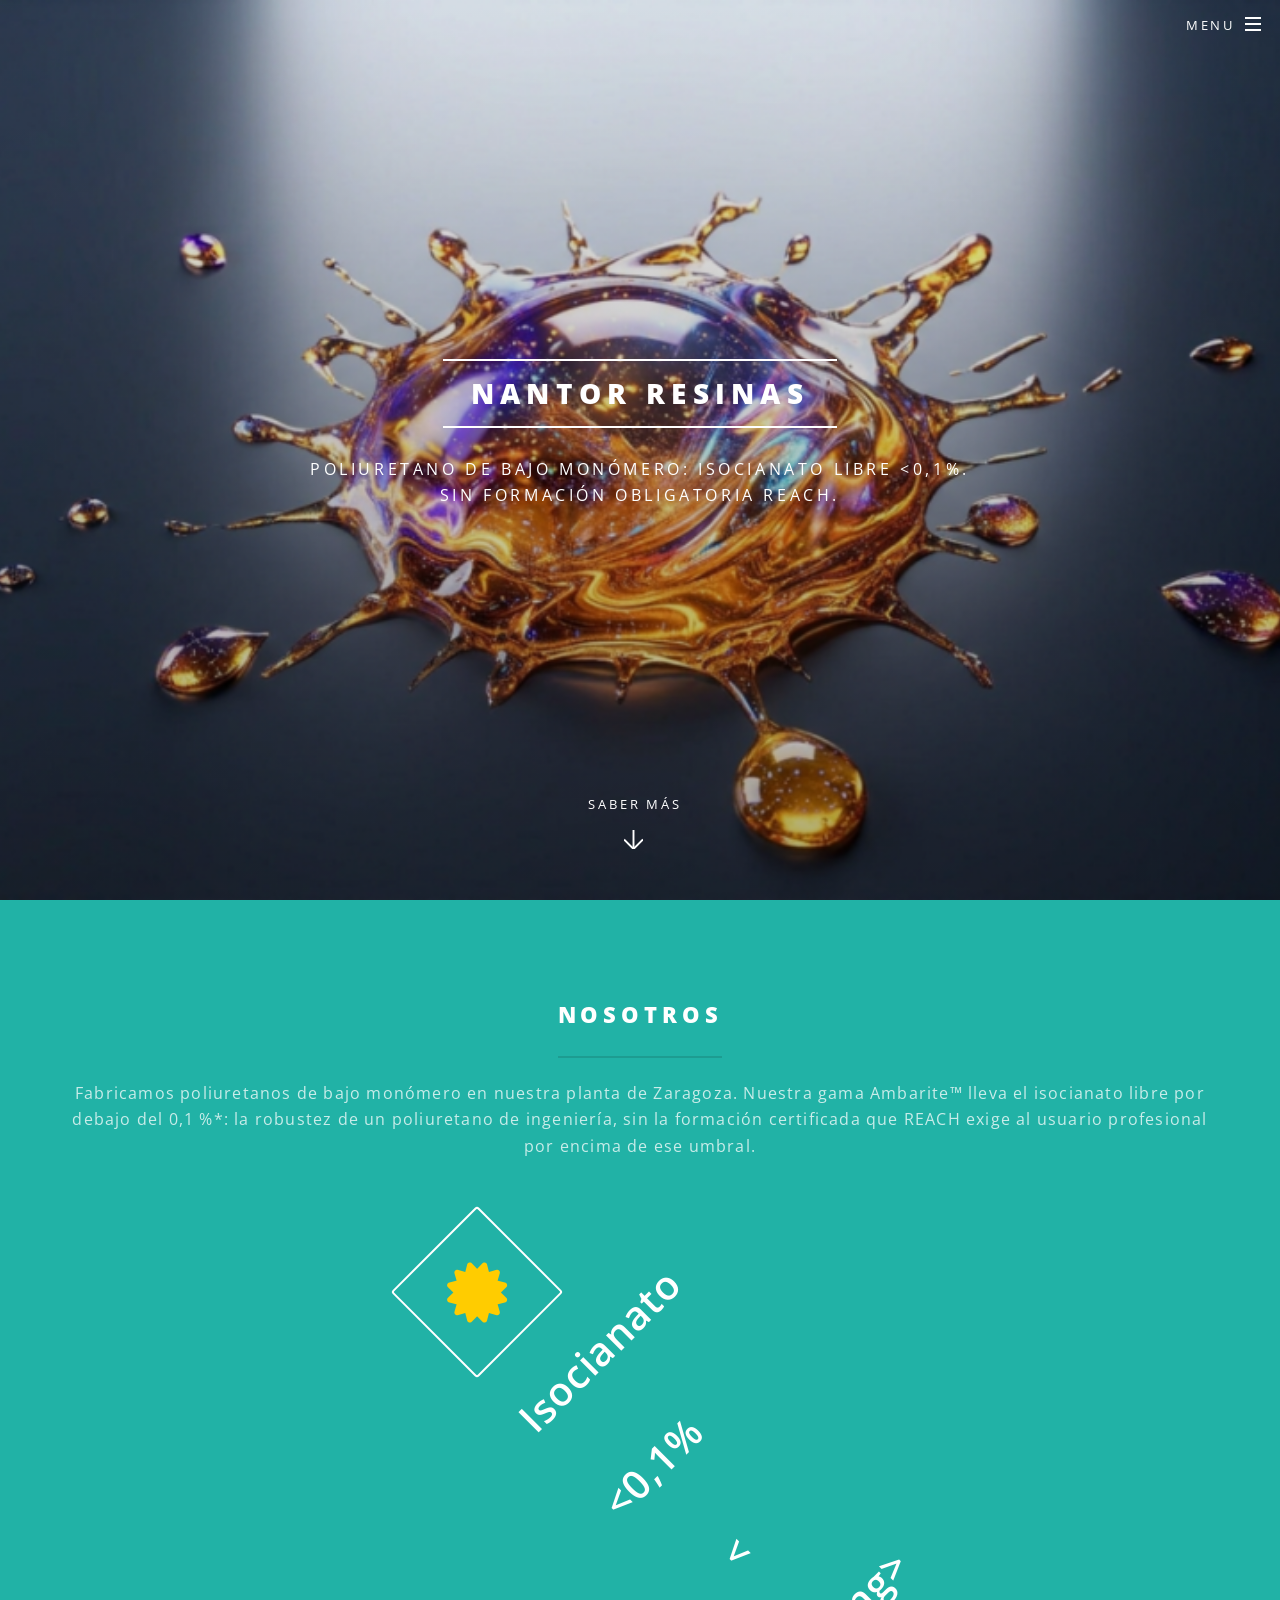
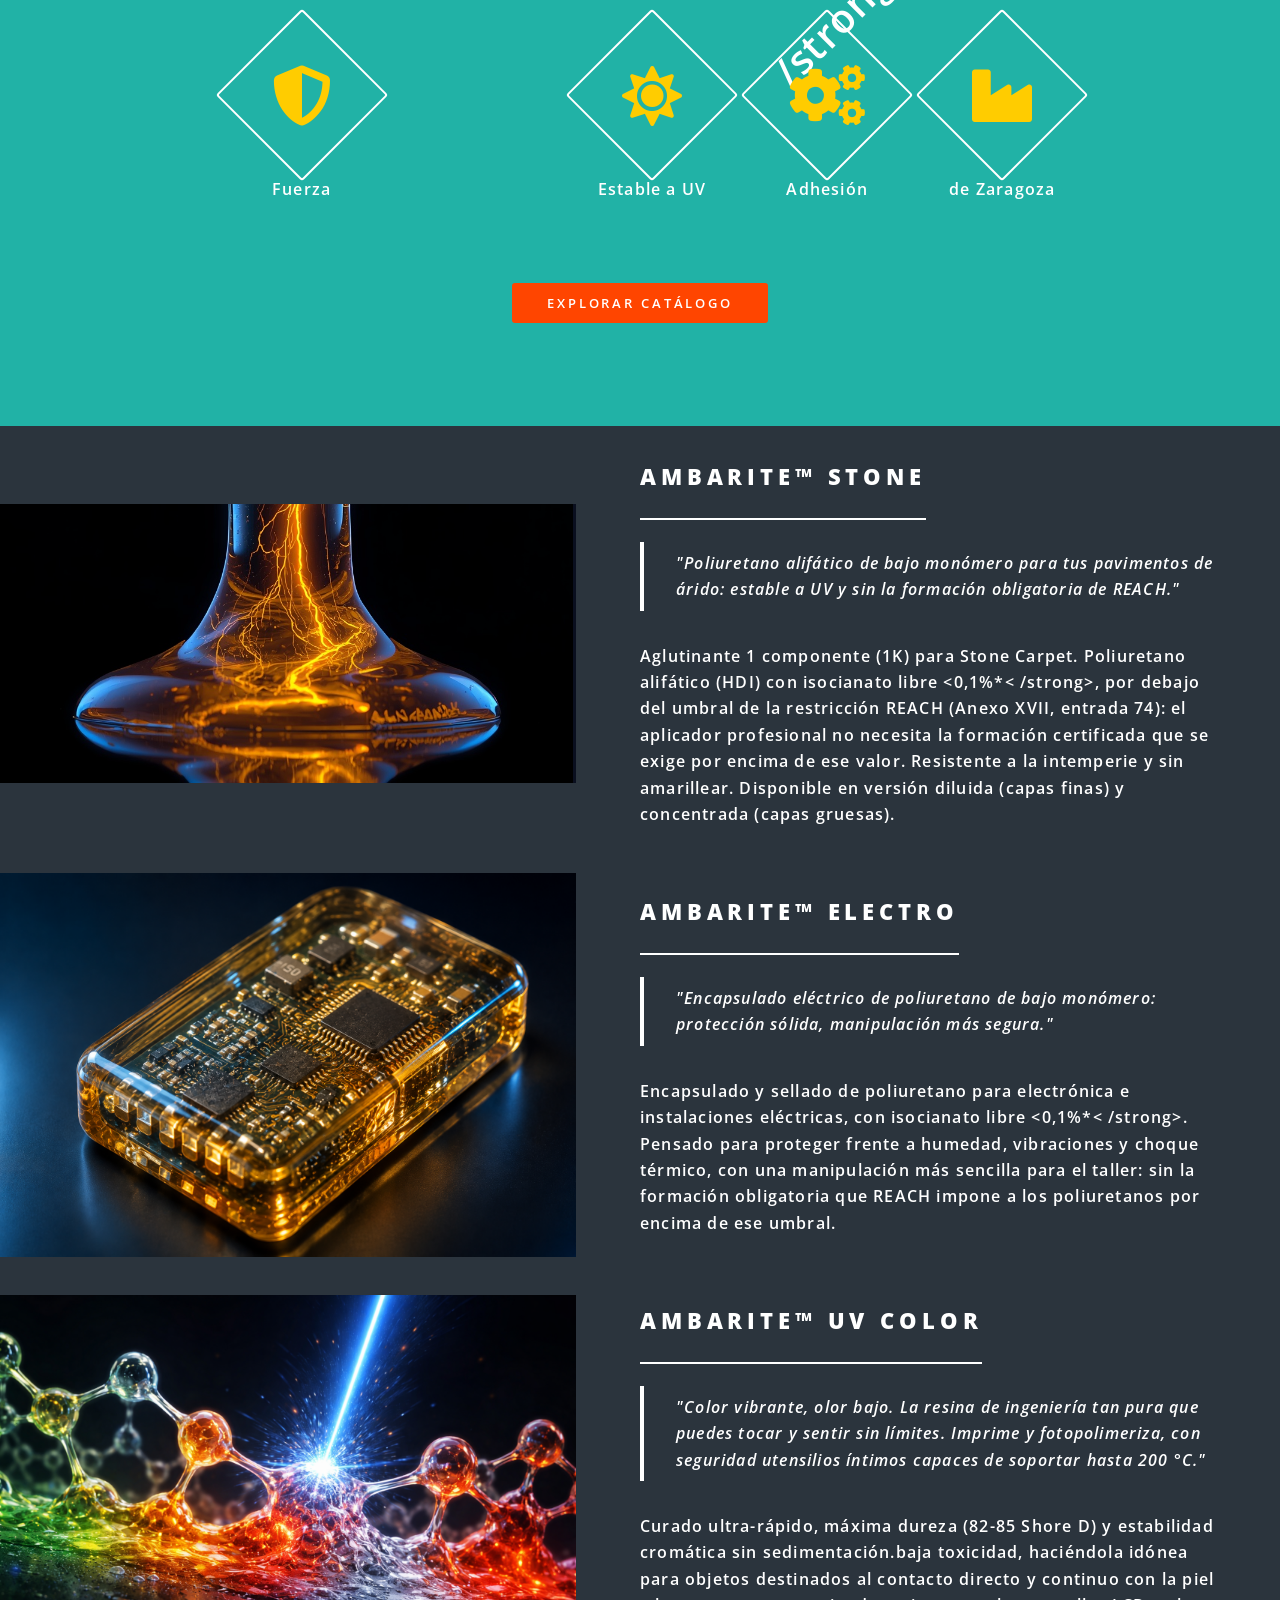
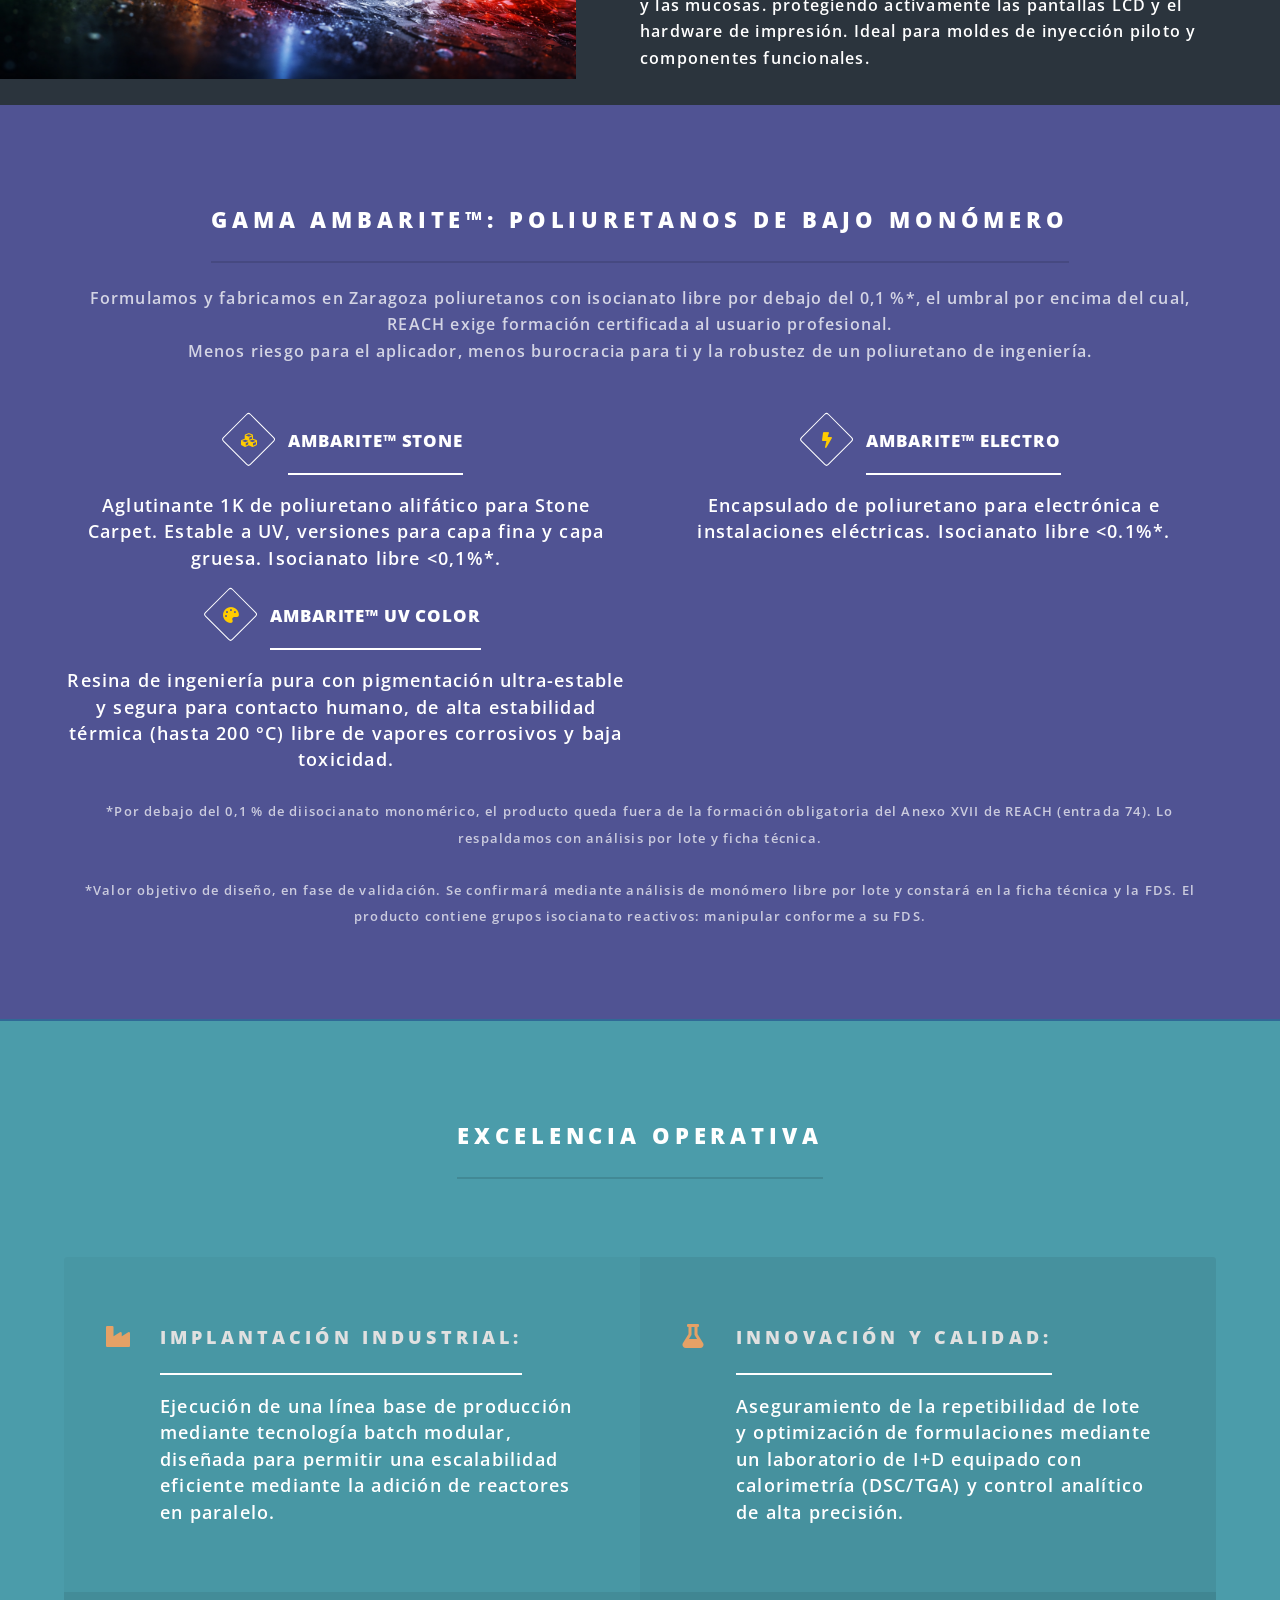
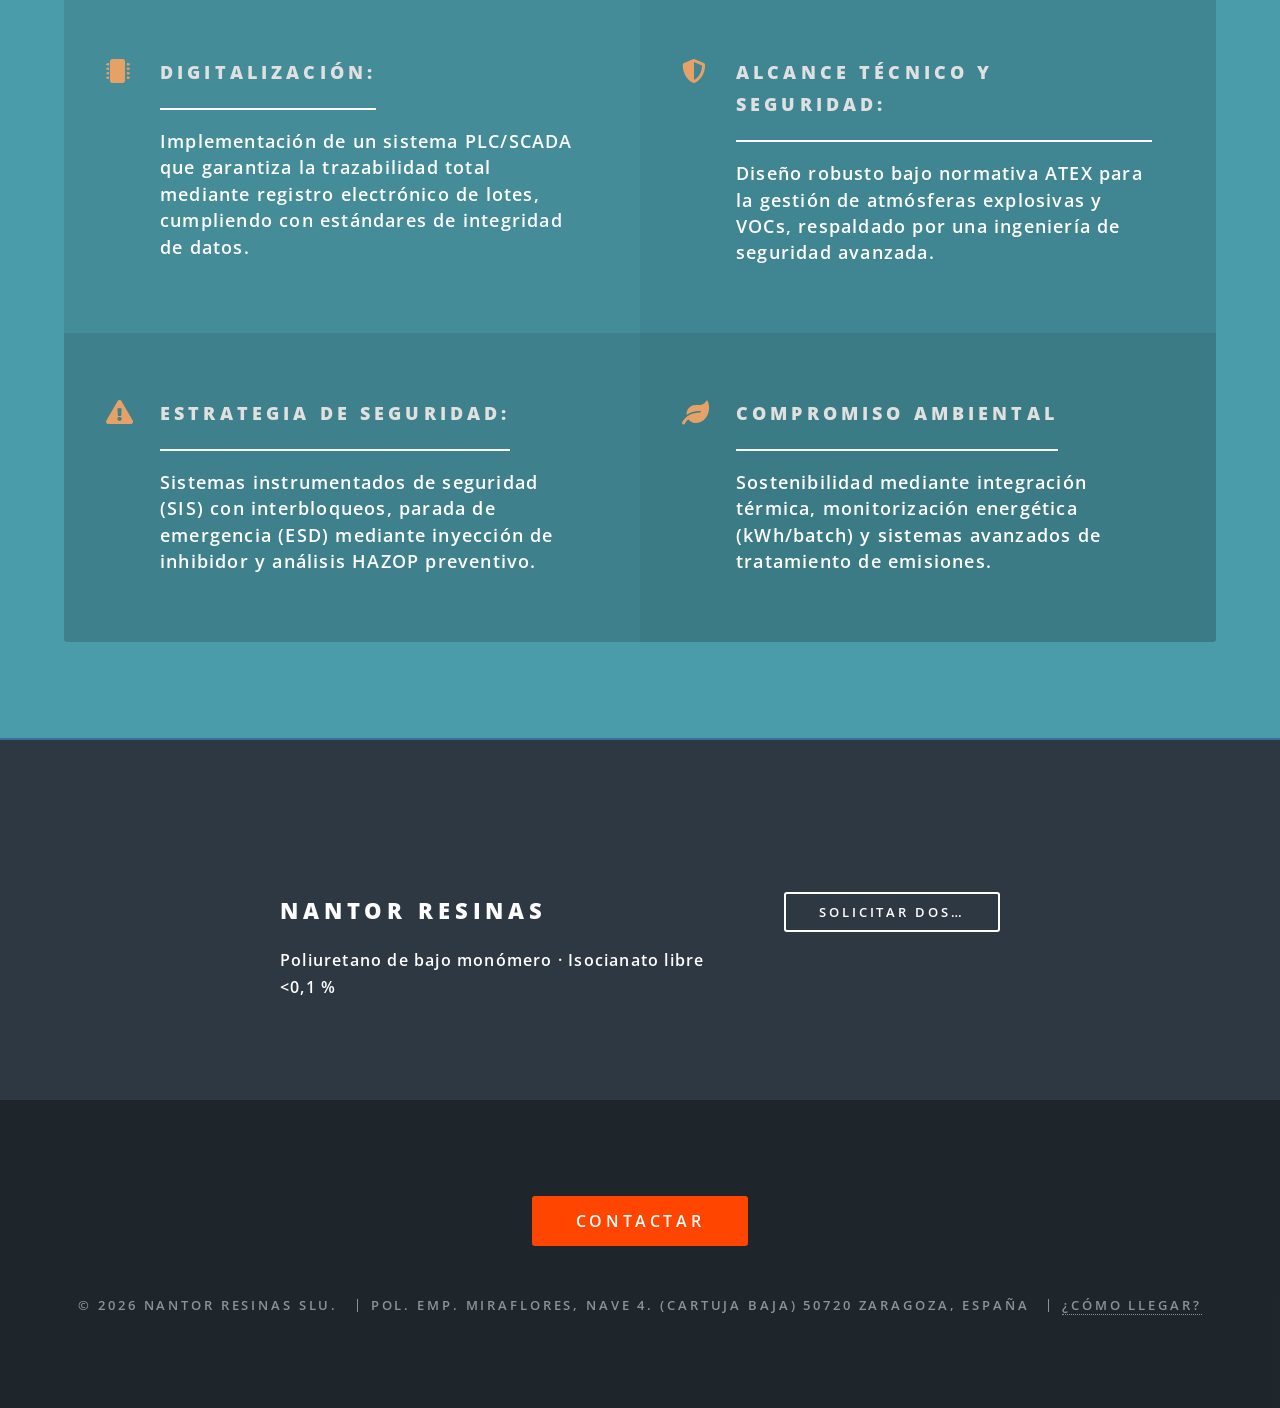
==== commit 7ade77c8: "1" ====
--- a/index.html
+++ b/index.html
@@ -441,7 +441,8 @@
 				<header class="major">
 					<h2>Nosotros</h2>
 					<p>Fabricamos poliuretanos de bajo monómero en nuestra planta de Zaragoza. Nuestra gama Ambarite™
-						lleva el isocianato libre por debajo del 0,1 %*: la robustez de un poliuretano de ingeniería, sin la
+						lleva el isocianato libre por debajo del 0,1 %*: la robustez de un poliuretano de ingeniería,
+						sin la
 						formación certificada que REACH exige al usuario profesional por encima de ese umbral.
 					</p>
 				</header>
@@ -455,8 +456,10 @@
 
 					<li style="padding: 0 1.5em;">
 						<span class="icon solid fa-certificate major"
-							style="font-size: 2.5rem; margin-bottom: 0.5em;"><span class="label">Isocianato <0,1%</span></span>
-						<p><strong>Isocianato <0,1%</strong></p>
+							style="font-size: 2.5rem; margin-bottom: 0.5em;"><span class="label">Isocianato <0,1%<
+									/span></span>
+							<p><strong>Isocianato <0,1%< /strong>
+							</p>
 					</li>
 
 					<li style="padding: 0 1.5em;">
@@ -497,13 +500,17 @@
 						<blockquote>"Poliuretano alifático de bajo monómero para tus pavimentos de árido: estable a UV y
 							sin la
 							formación obligatoria de REACH."</blockquote>
-						<p><strong>Aglutinante 1 componente (1K) para Stone Carpet.</strong> Poliuretano alifático (HDI) con isocianato
+						<p><strong>Aglutinante 1 componente (1K) para Stone Carpet.</strong> Poliuretano alifático (HDI)
+							con isocianato
 							libre
-							<strong><0,1%*</strong>, por debajo del umbral de la restricción REACH (Anexo XVII,
-							entrada 74): el aplicador profesional no necesita la formación certificada que se exige por encima de ese
-							valor.
-							Resistente a la intemperie y sin amarillear. Disponible en versión diluida (capas finas) y
-							concentrada (capas gruesas).
+							<strong>
+								<0,1%*< /strong>, por debajo del umbral de la restricción REACH (Anexo XVII,
+									entrada 74): el aplicador profesional no necesita la formación certificada que se
+									exige por encima de ese
+									valor.
+									Resistente a la intemperie y sin amarillear. Disponible en versión diluida (capas
+									finas) y
+									concentrada (capas gruesas).
 						</p>
 					</div>
 				</section>
@@ -519,11 +526,13 @@
 						</blockquote>
 						<p>Encapsulado y sellado de poliuretano para electrónica e instalaciones eléctricas, con
 							isocianato
-							libre <strong><0,1%*</strong>. Pensado para proteger frente a humedad, vibraciones y
-							choque
-							térmico, con una manipulación más sencilla para el taller: sin la formación obligatoria que
-							REACH
-							impone a los poliuretanos por encima de ese umbral.</p>
+							libre <strong>
+								<0,1%*< /strong>. Pensado para proteger frente a humedad, vibraciones y
+									choque
+									térmico, con una manipulación más sencilla para el taller: sin la formación
+									obligatoria que
+									REACH
+									impone a los poliuretanos por encima de ese umbral.</p>
 					</div>
 				</section>
 
@@ -531,18 +540,16 @@
 				<section class="spotlight">
 					<div class="image"><img src="images/31.png" alt="Ambarite UV Color" /></div>
 					<div class="content">
-						<h2>Ambarite™ UV Color / Thermal</h2>
-						<blockquote>"Color vibrante, olor cero. La resina de ingeniería tan pura que puedes tocar y
+						<h2>Ambarite™ UV Color</h2>
+						<blockquote>"Color vibrante, olor bajo. La resina de ingeniería tan pura que puedes tocar y
 							sentir sin límites. Imprime y fotopolimeriza, con seguridad utensilios íntimos capaces de
-							soportar hasta 200
-							°C."
+							soportar hasta 200 °C."
 						</blockquote>
 						<p>Curado ultra-rápido, máxima dureza (82-85 Shore D) y estabilidad cromática sin
-							sedimentación.<strong>completamente
-								libre de compuestos tóxicos y COVs</strong>, haciéndola idónea para objetos destinados
+							sedimentación.<strong>baja toxicidad</strong>, haciéndola idónea para objetos destinados
 							al contacto directo y continuo con la piel y las mucosas. protegiendo activamente las
-							pantallas LCD y el hardware de
-							impresión. Ideal para moldes de inyección piloto y componentes funcionales.
+							pantallas LCD y el hardware de impresión. Ideal para moldes de inyección piloto y
+							componentes funcionales.
 						</p>
 					</div>
 				</section>
@@ -553,8 +560,8 @@
 						<header class="major">
 							<h2>Gama Ambarite™: poliuretanos de bajo monómero</h2>
 							<p>Formulamos y fabricamos en Zaragoza poliuretanos con isocianato libre por debajo del 0,1
-								%*,
-								el umbral por encima del cual REACH exige formación certificada al usuario profesional.
+								%*, el umbral por encima del cual, REACH exige formación certificada al usuario
+								profesional.
 								<br />Menos riesgo para el aplicador, menos burocracia para ti y la robustez de un
 								poliuretano de ingeniería.
 							</p>
@@ -565,29 +572,20 @@
 							<div class="col-6 col-12-medium">
 								<span class="icon solid fa-cubes major" style="margin-right: 15px;"></span>
 								<h3>Ambarite™ Stone</h3>
-								<p>Aglutinante 1K de poliuretano alifático para Stone Carpet. Isocianato libre &lt;0,1
-									%*,
-									estable a UV, versiones para capa fina y capa gruesa.</p>
+								<p>Aglutinante 1K de poliuretano alifático para Stone Carpet. Estable a UV, versiones para capa fina y capa gruesa. Isocianato libre <0,1%*.</p>
 							</div>
 							<div class="col-6 col-12-medium">
 								<span class="icon solid fa-bolt major" style="margin-right: 15px;"></span>
 								<h3>Ambarite™ Electro</h3>
 								<p>Encapsulado de poliuretano para electrónica e instalaciones eléctricas. Isocianato
-									libre
-									&lt;0,1 %*.</p>
-							</div>
-							<div class="col-6 col-12-medium">
-								<span class="icon solid fa-spray-can major" style="margin-right: 15px;"></span>
-								<h3>Ambarite™ Foam <small>(en desarrollo)</small></h3>
-								<p>Espuma de poliuretano expansiva. Objetivo: isocianato libre &lt;0,1 %*.</p>
+									libre <0.1%*.</p>
 							</div>
 							<div class="col-6 col-12-medium">
 								<span class="icon solid fa-palette major" style="margin-right: 15px;"></span>
-								<h3>Ambarite™ UV Color / Thermal</h3>
+								<h3>Ambarite™ UV Color </h3>
 								<p>Resina de ingeniería pura con pigmentación ultra-estable y segura para contacto
-									humano
-									íntimo. de alta estabilidad térmica (hasta 200 °C) libre de vapores
-									corrosivos.</p>
+									humano, de alta estabilidad térmica (hasta 200 °C) libre de vapores
+									corrosivos y baja toxicidad.</p>
 							</div>
 						</div>
 						<p style="margin-top: 2em; font-size: 0.8em; opacity: 0.7;">
@@ -675,8 +673,7 @@
 						<div>
 							<span class="badge badge-blue">Ambarite™ Stone</span>
 							<h3>Ambarite™ Stone</h3>
-							<p>Aglutinante 1K de poliuretano alifático para Stone Carpet. Isocianato libre <0,1 %*
-							</p>
+							<p>Aglutinante 1K de poliuretano alifático para Stone Carpet. Isocianato libre <0,1 %* </p>
 						</div>
 						<div>
 							<div class="price"><small>En validación · disponible en 2027</small></div>
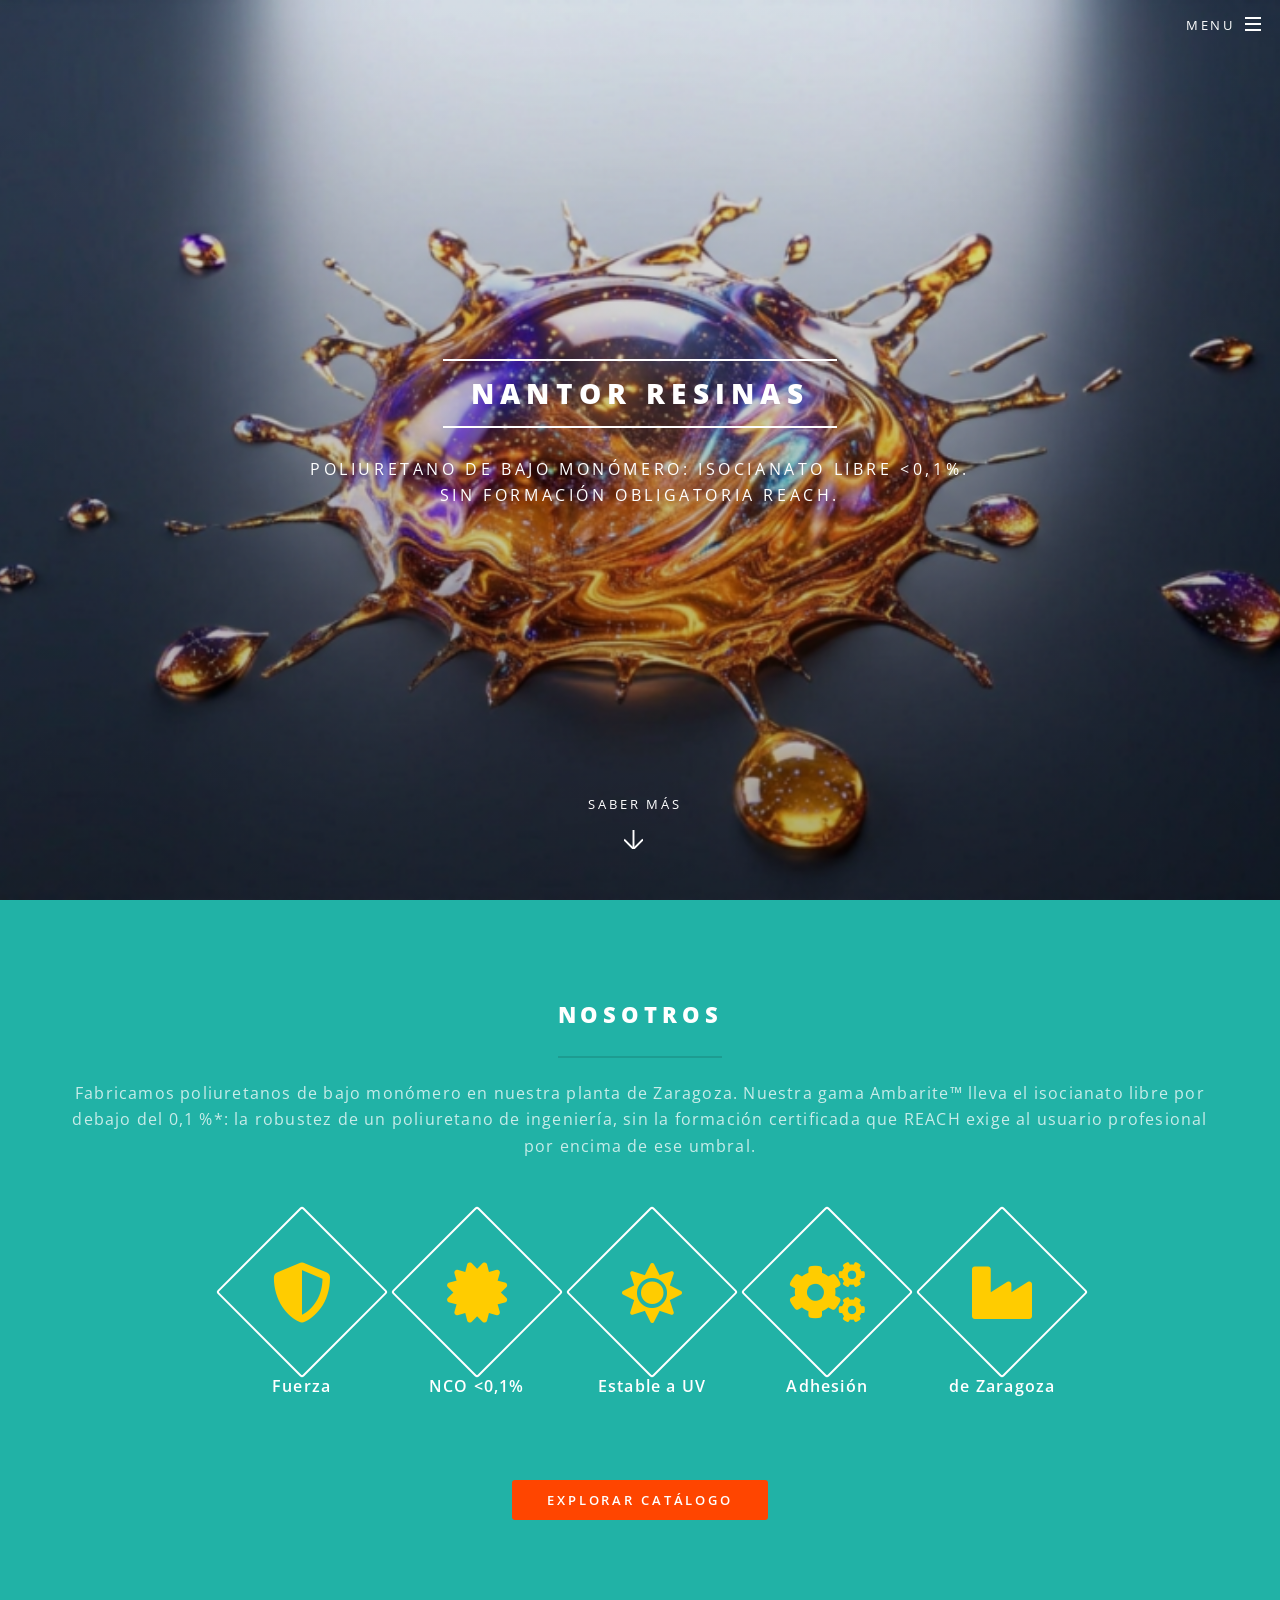
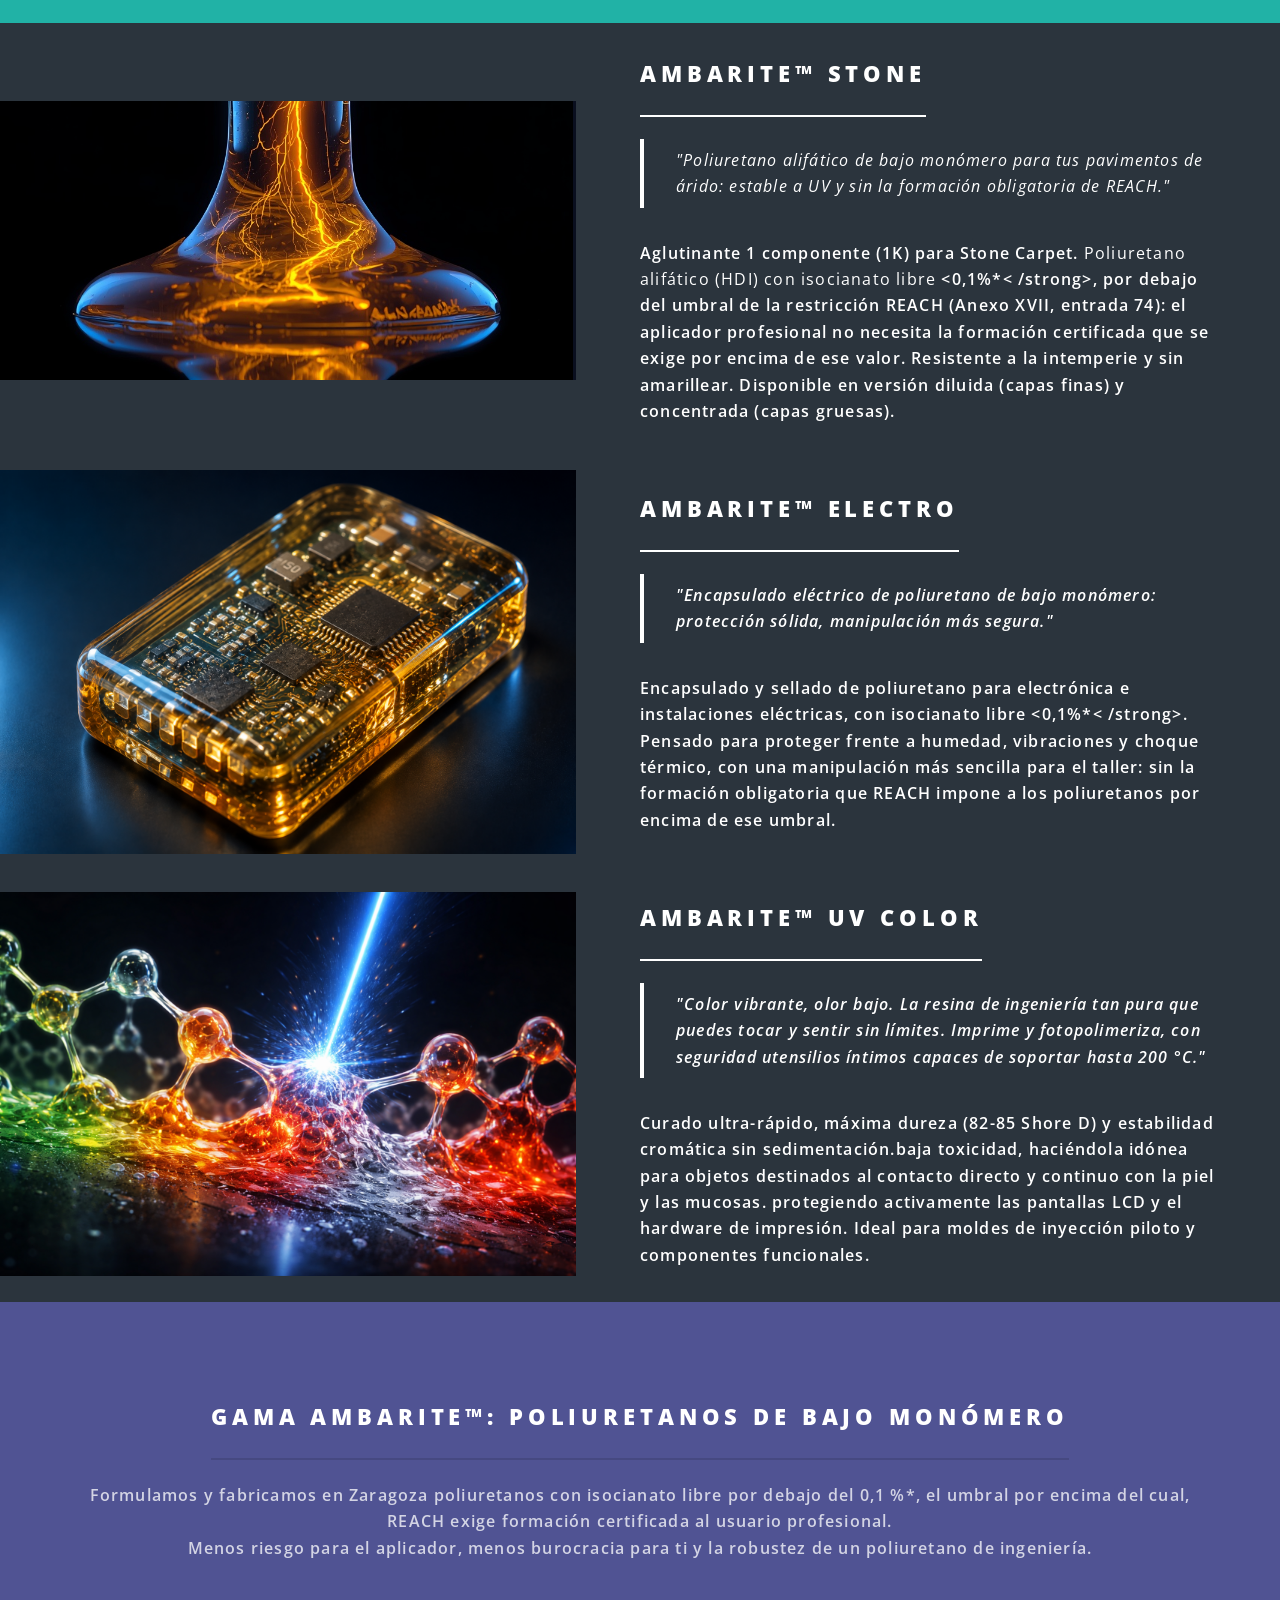
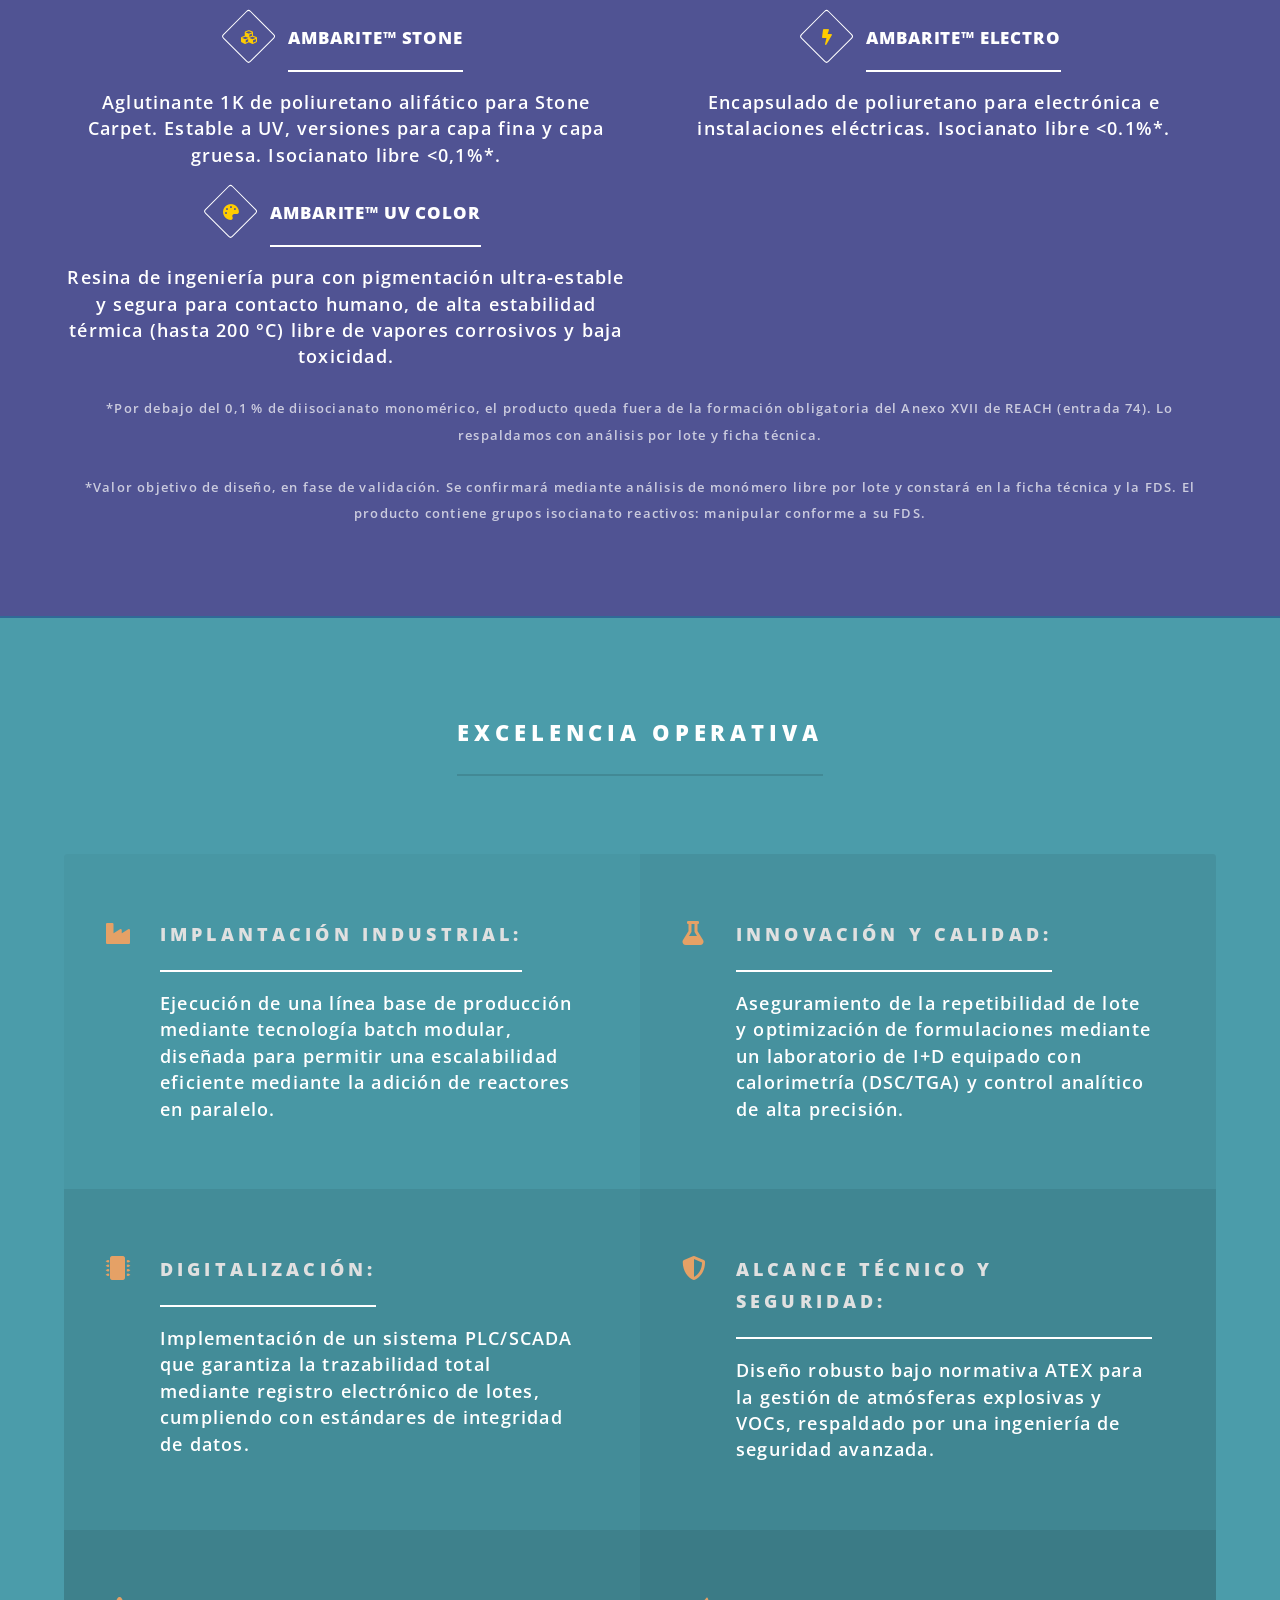
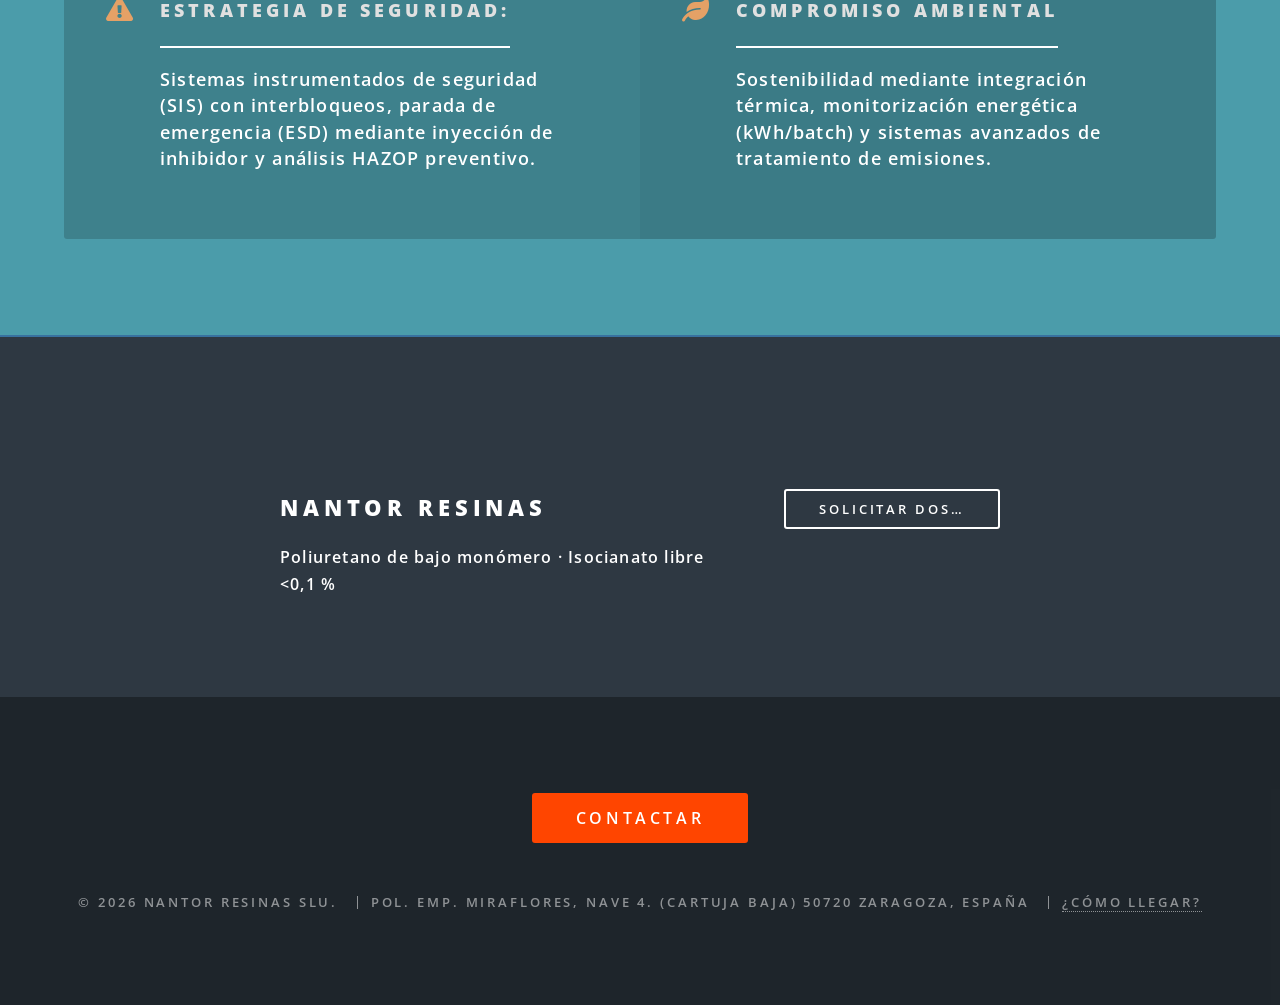
==== commit c4724c91: "1" ====
--- a/index.html
+++ b/index.html
@@ -456,9 +456,8 @@
 
 					<li style="padding: 0 1.5em;">
 						<span class="icon solid fa-certificate major"
-							style="font-size: 2.5rem; margin-bottom: 0.5em;"><span class="label">Isocianato <0,1%<
-									/span></span>
-							<p><strong>Isocianato <0,1%< /strong>
+							style="font-size: 2.5rem; margin-bottom: 0.5em;"><span class="label">Isocianato <0,1%.</span></span>
+							<p><strong>NCO <0,1%</strong>
 							</p>
 					</li>
 
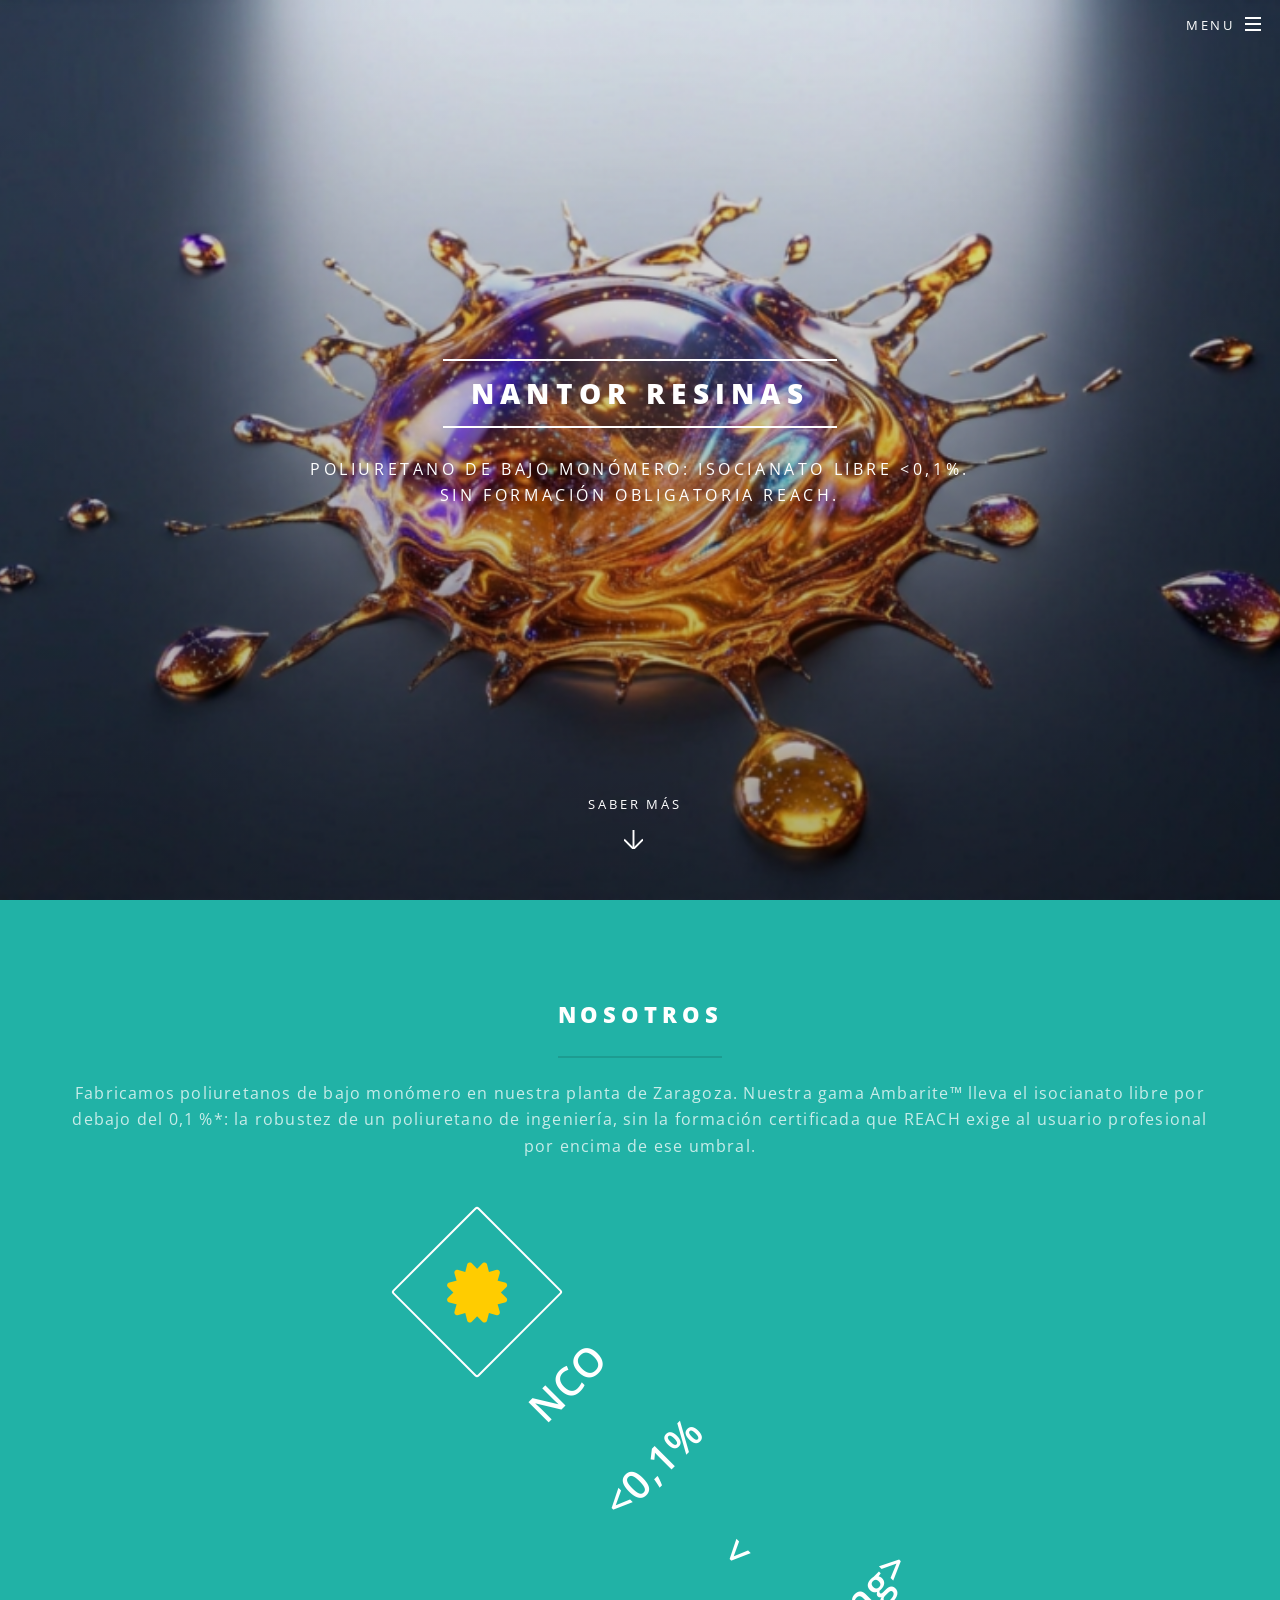
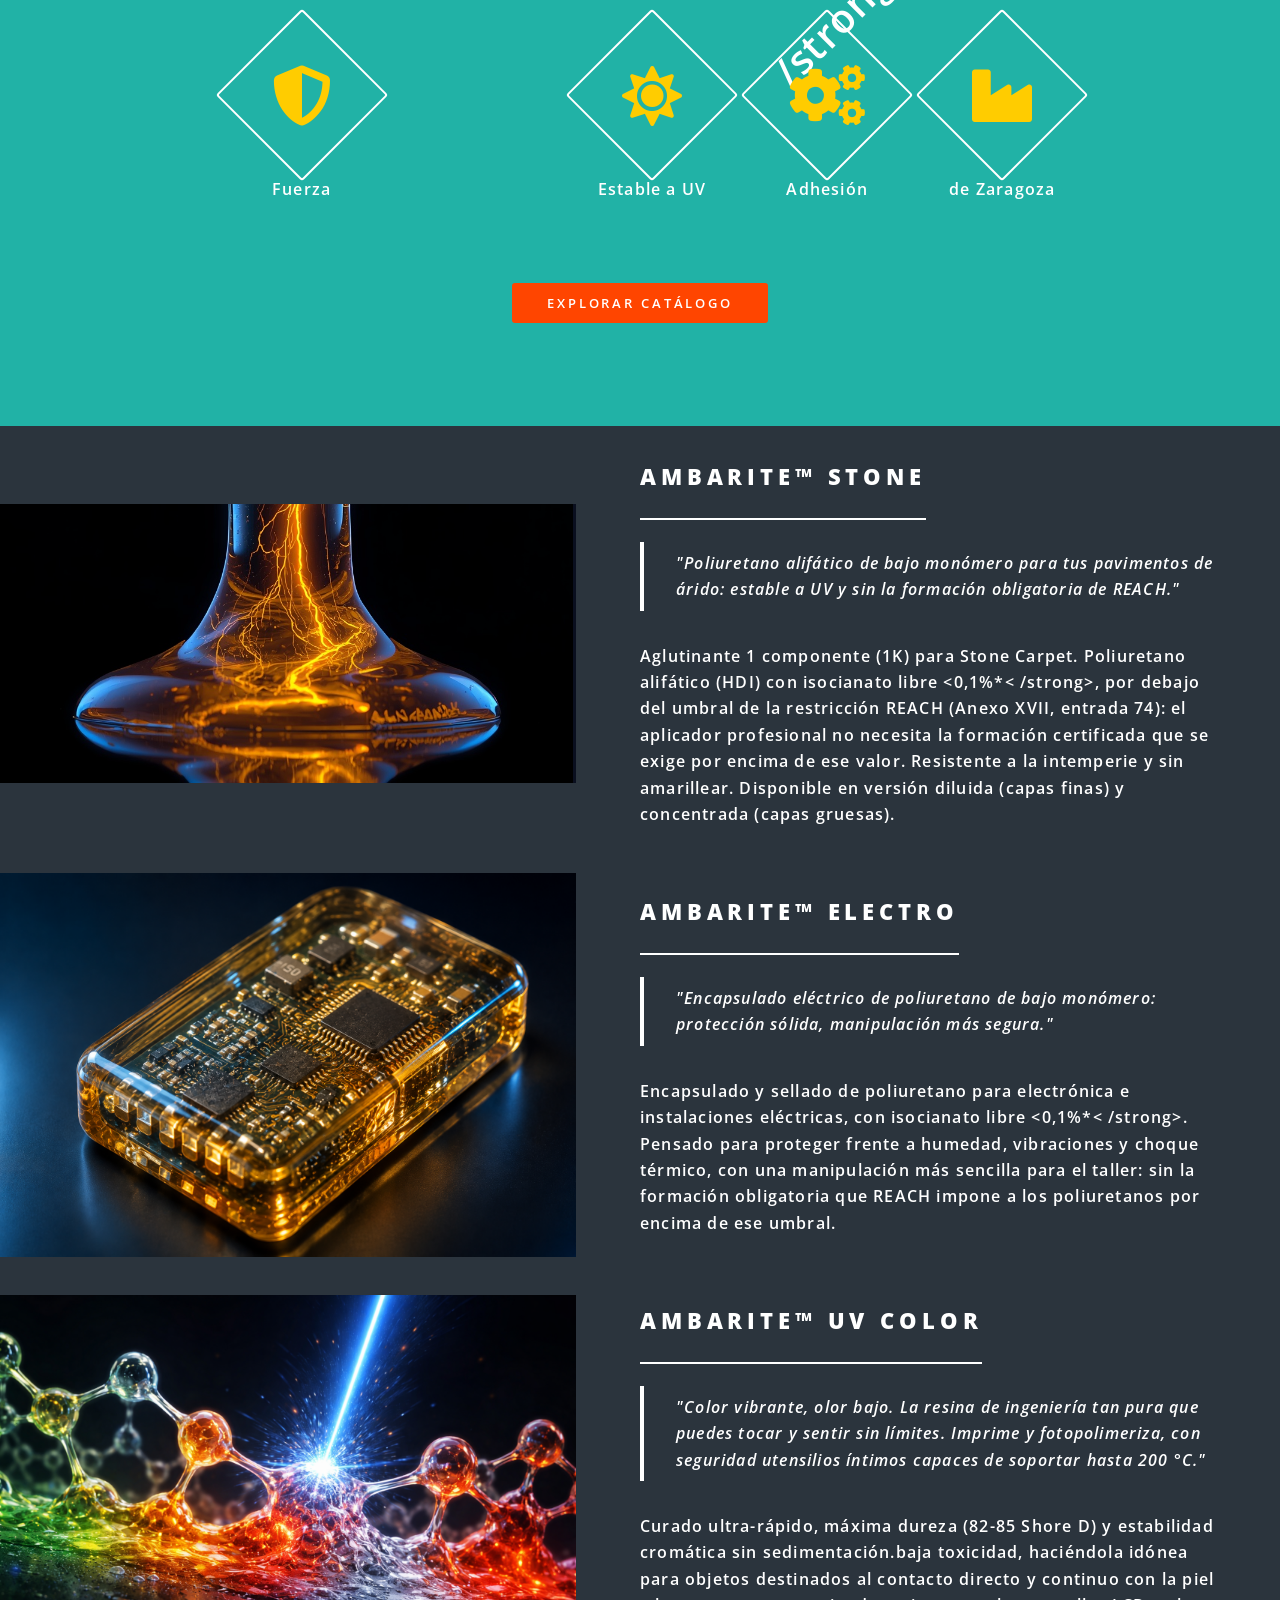
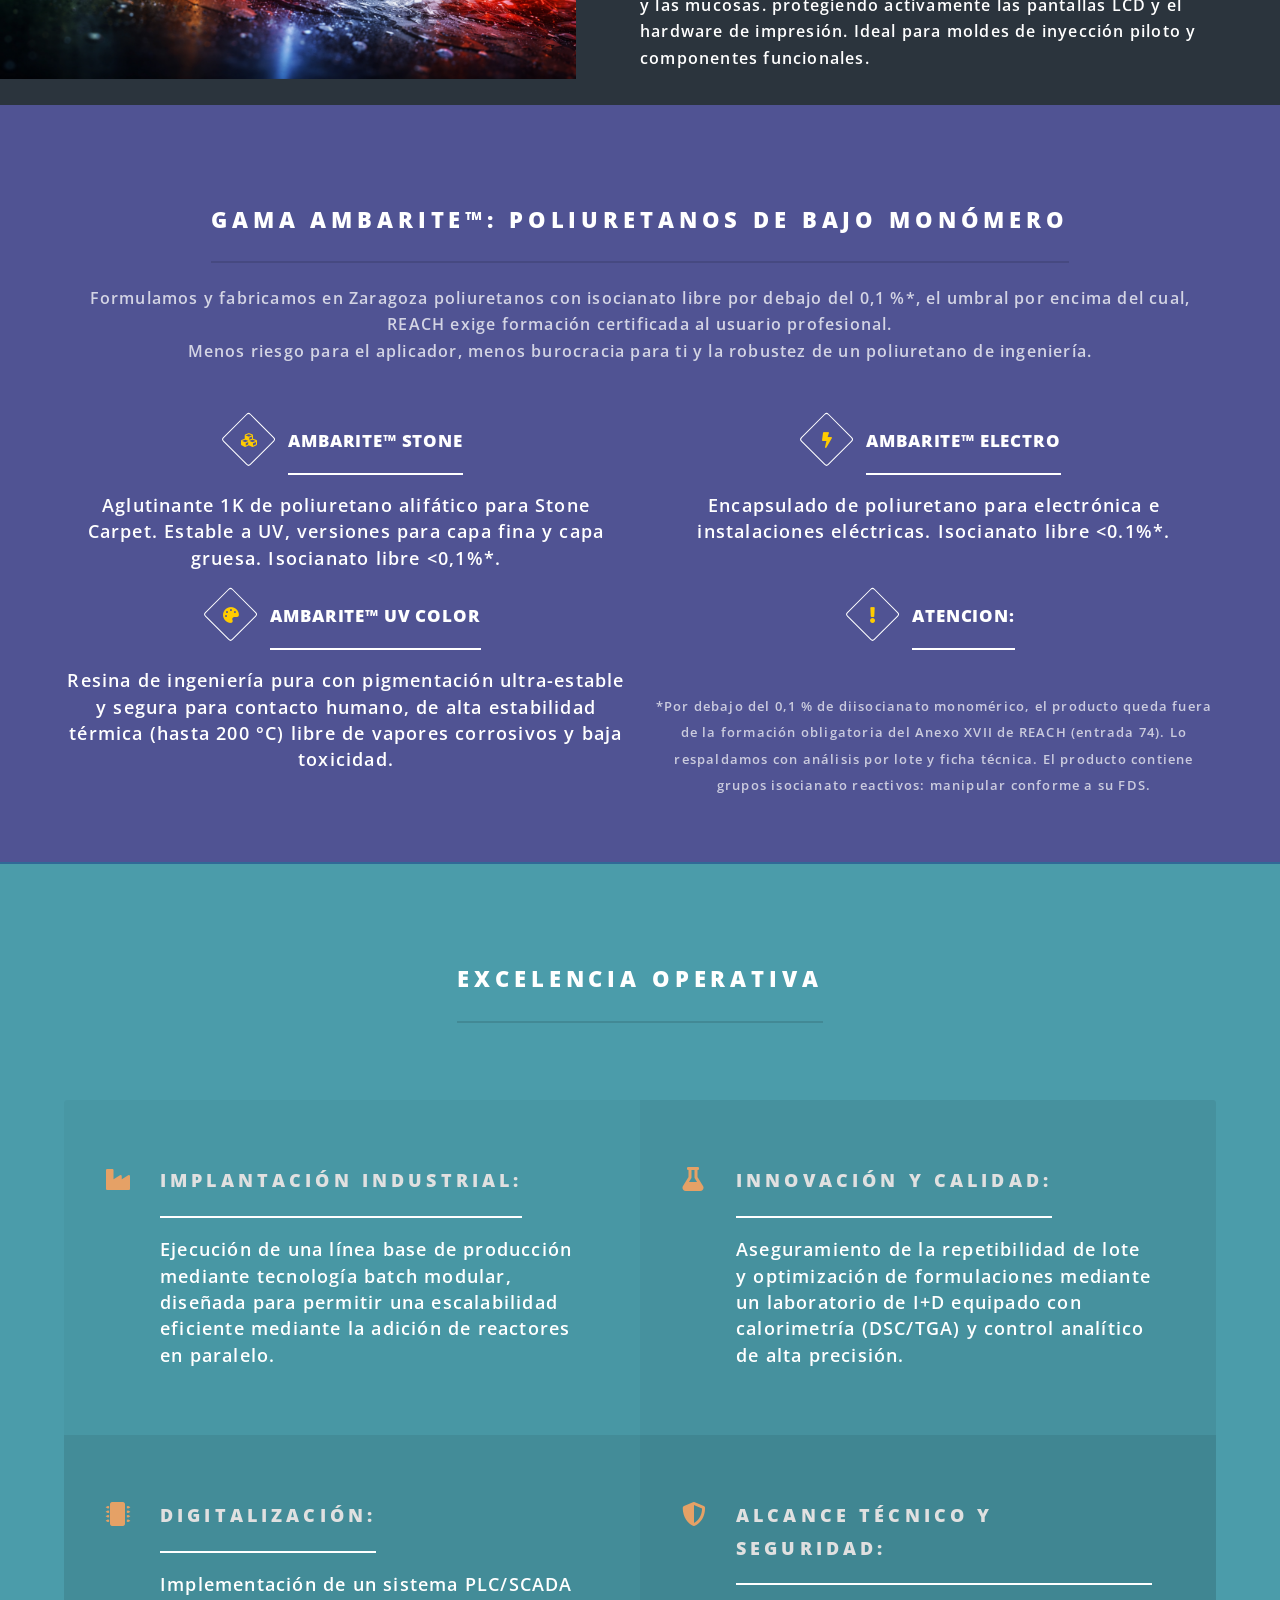
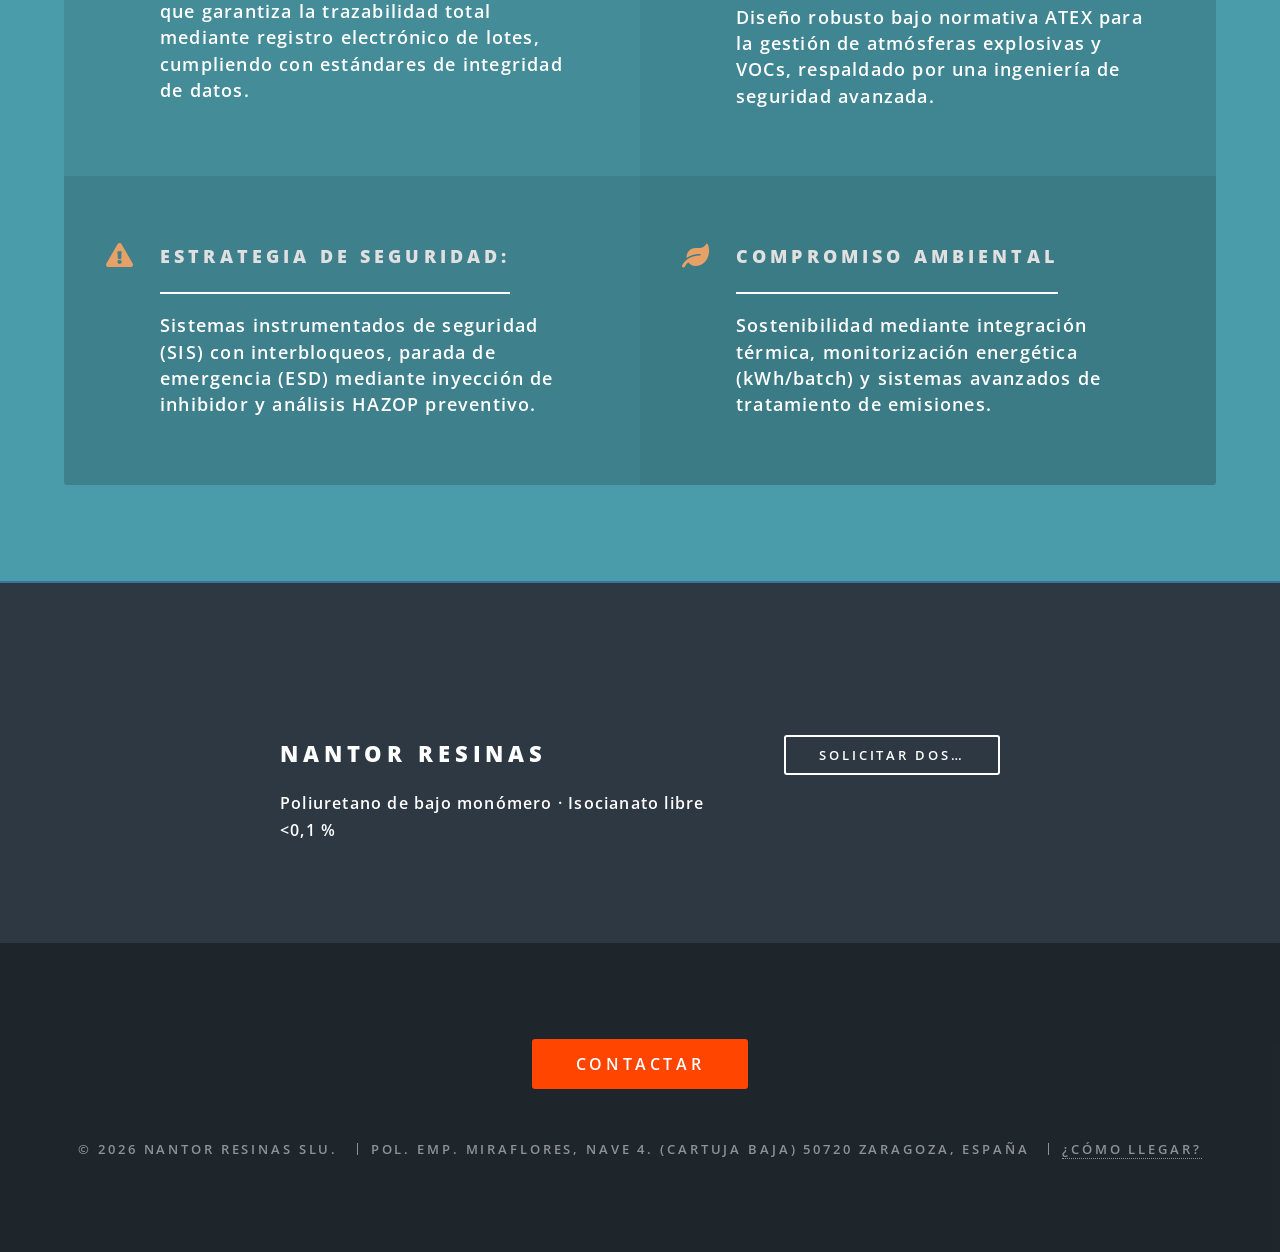
==== commit a3f9c9db: "1" ====
--- a/index.html
+++ b/index.html
@@ -456,8 +456,9 @@
 
 					<li style="padding: 0 1.5em;">
 						<span class="icon solid fa-certificate major"
-							style="font-size: 2.5rem; margin-bottom: 0.5em;"><span class="label">Isocianato <0,1%.</span></span>
-							<p><strong>NCO <0,1%</strong>
+							style="font-size: 2.5rem; margin-bottom: 0.5em;"><span class="label">Isocianato <0,1%.<
+									/span></span>
+							<p><strong>NCO <0,1%< /strong>
 							</p>
 					</li>
 
@@ -571,7 +572,8 @@
 							<div class="col-6 col-12-medium">
 								<span class="icon solid fa-cubes major" style="margin-right: 15px;"></span>
 								<h3>Ambarite™ Stone</h3>
-								<p>Aglutinante 1K de poliuretano alifático para Stone Carpet. Estable a UV, versiones para capa fina y capa gruesa. Isocianato libre <0,1%*.</p>
+								<p>Aglutinante 1K de poliuretano alifático para Stone Carpet. Estable a UV, versiones
+									para capa fina y capa gruesa. Isocianato libre <0,1%*.</p>
 							</div>
 							<div class="col-6 col-12-medium">
 								<span class="icon solid fa-bolt major" style="margin-right: 15px;"></span>
@@ -586,17 +588,17 @@
 									humano, de alta estabilidad térmica (hasta 200 °C) libre de vapores
 									corrosivos y baja toxicidad.</p>
 							</div>
-						</div>
-						<p style="margin-top: 2em; font-size: 0.8em; opacity: 0.7;">
-							*Por debajo del 0,1 % de diisocianato monomérico, el producto queda fuera de la
-							formación obligatoria del Anexo XVII de REACH (entrada 74). Lo respaldamos con análisis por
-							lote y ficha técnica.
-						</p>
-						<p style="margin-top: 2em; font-size: 0.8em; opacity: 0.7;">
-							*Valor objetivo de diseño, en fase de validación. Se confirmará mediante análisis de
-							monómero libre por lote y constará en la ficha técnica y la FDS. El producto contiene grupos
+							<div class="col-6 col-12-medium">
+								<span class="icon solid fa-exclamation major" style="margin-right: 15px;"></span>
+								<h3>ATENCION: </h3>
+								<p style="margin-top: 2em; font-size: 0.8em; opacity: 0.7;">
+									*Por debajo del 0,1 % de diisocianato monomérico, el producto queda fuera de la
+									formación obligatoria del Anexo XVII de REACH (entrada 74). Lo respaldamos con
+									análisis por lote y ficha técnica. El producto contiene grupos
 							isocianato reactivos: manipular conforme a su FDS.
-						</p>
+								</p>
+							</div>
+						</div>
 				</section>
 
 				<!-- Four -->
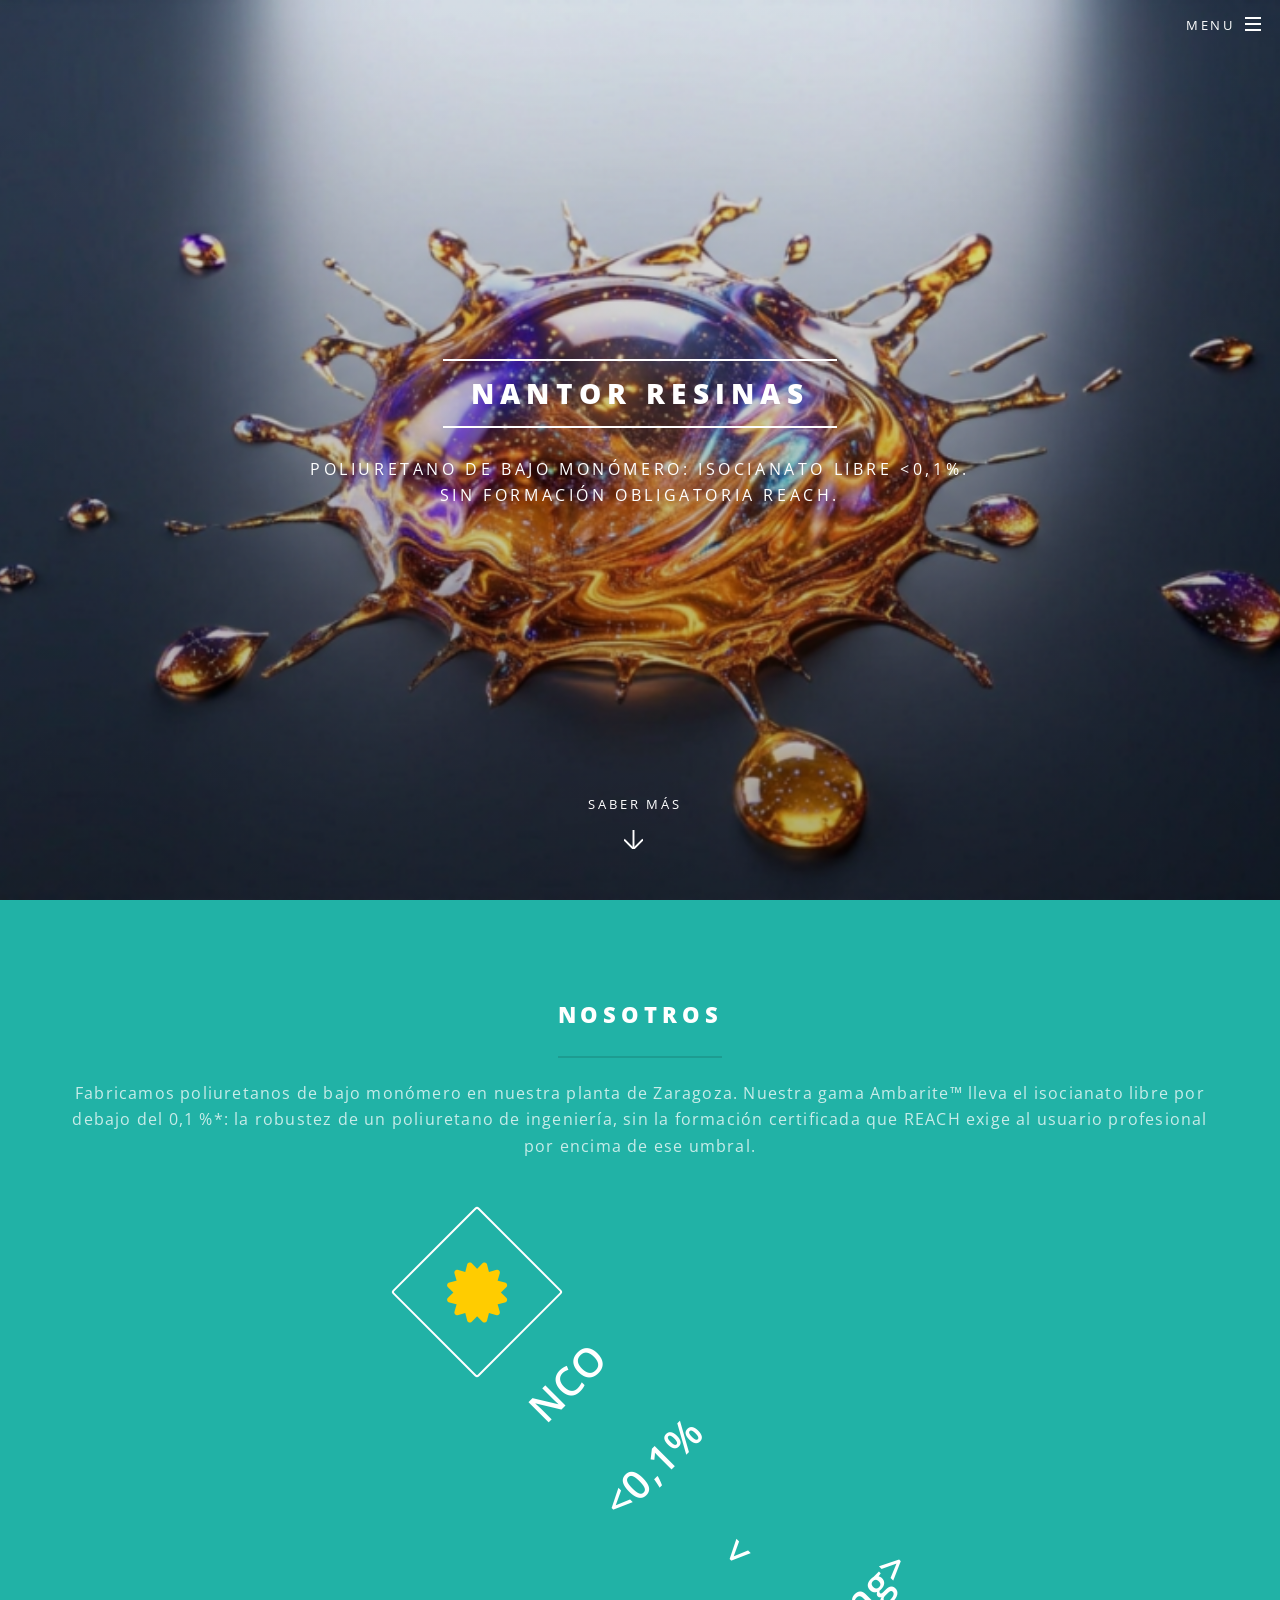
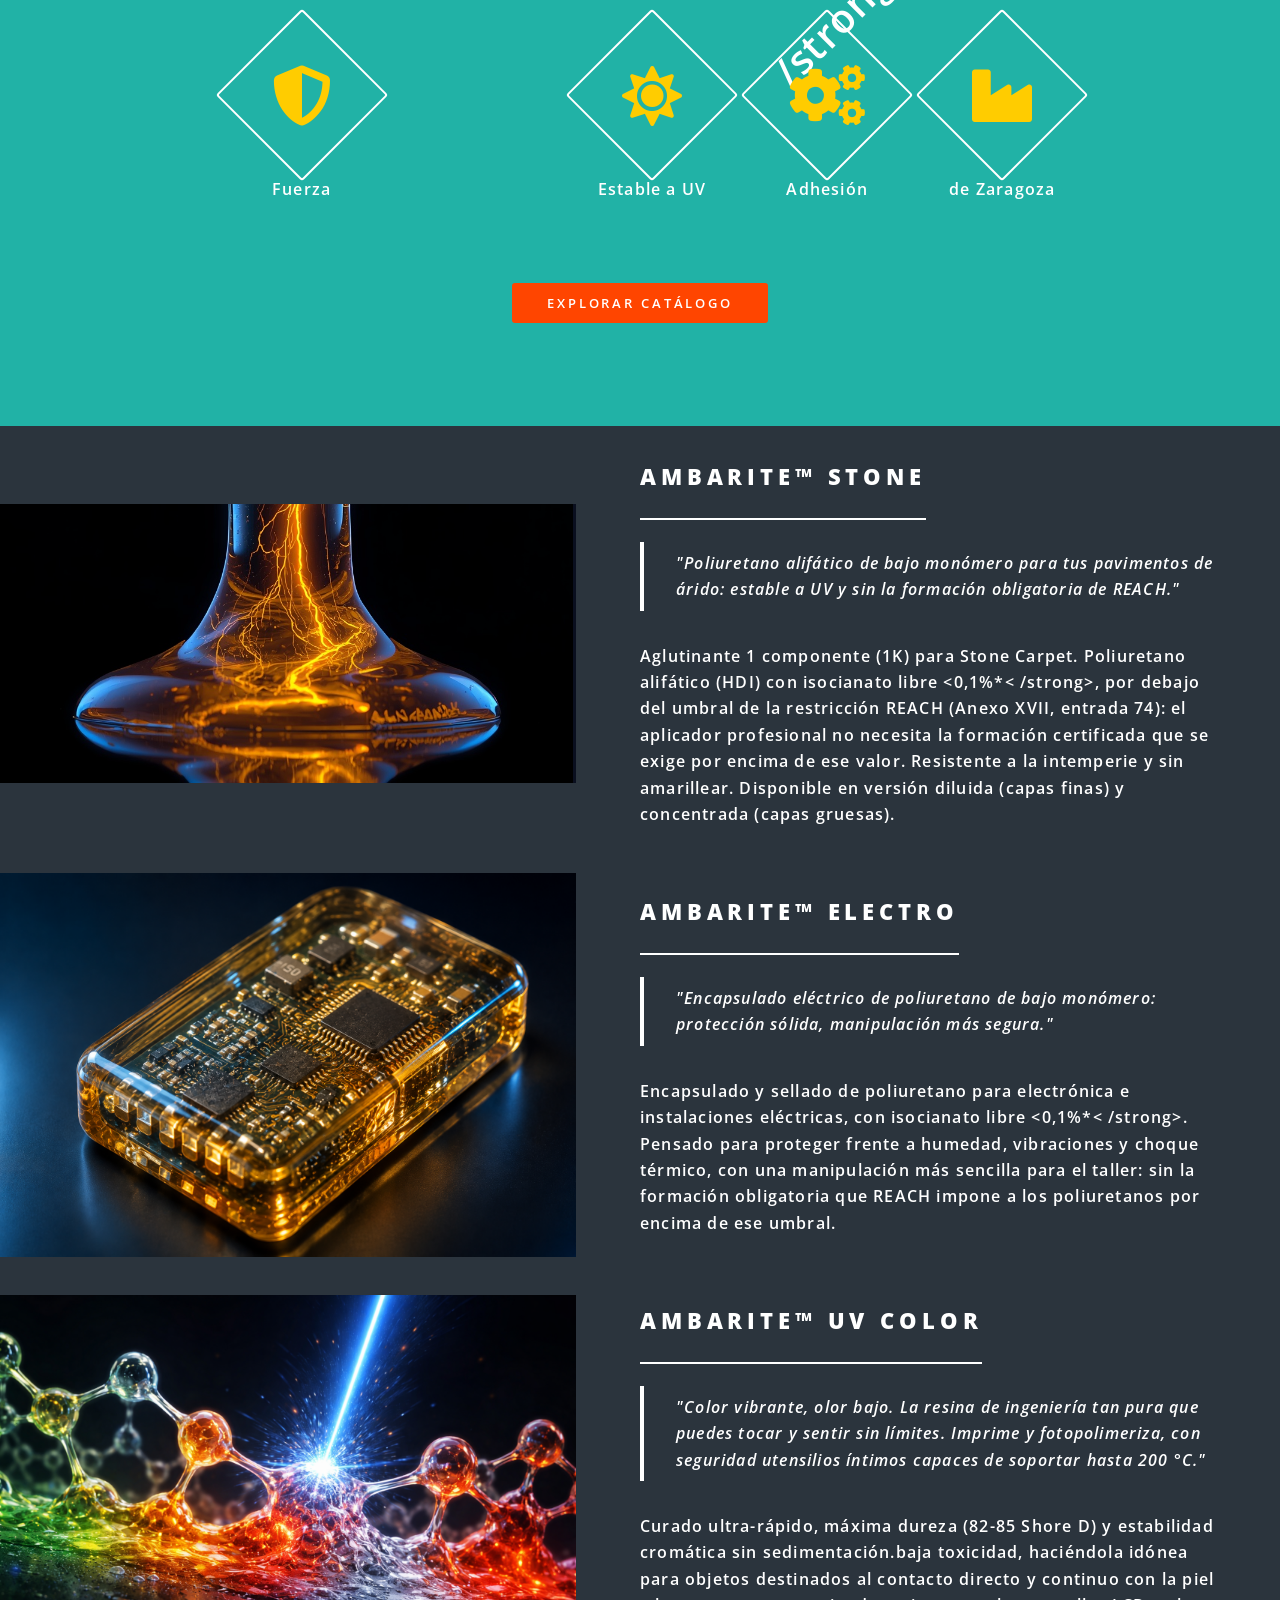
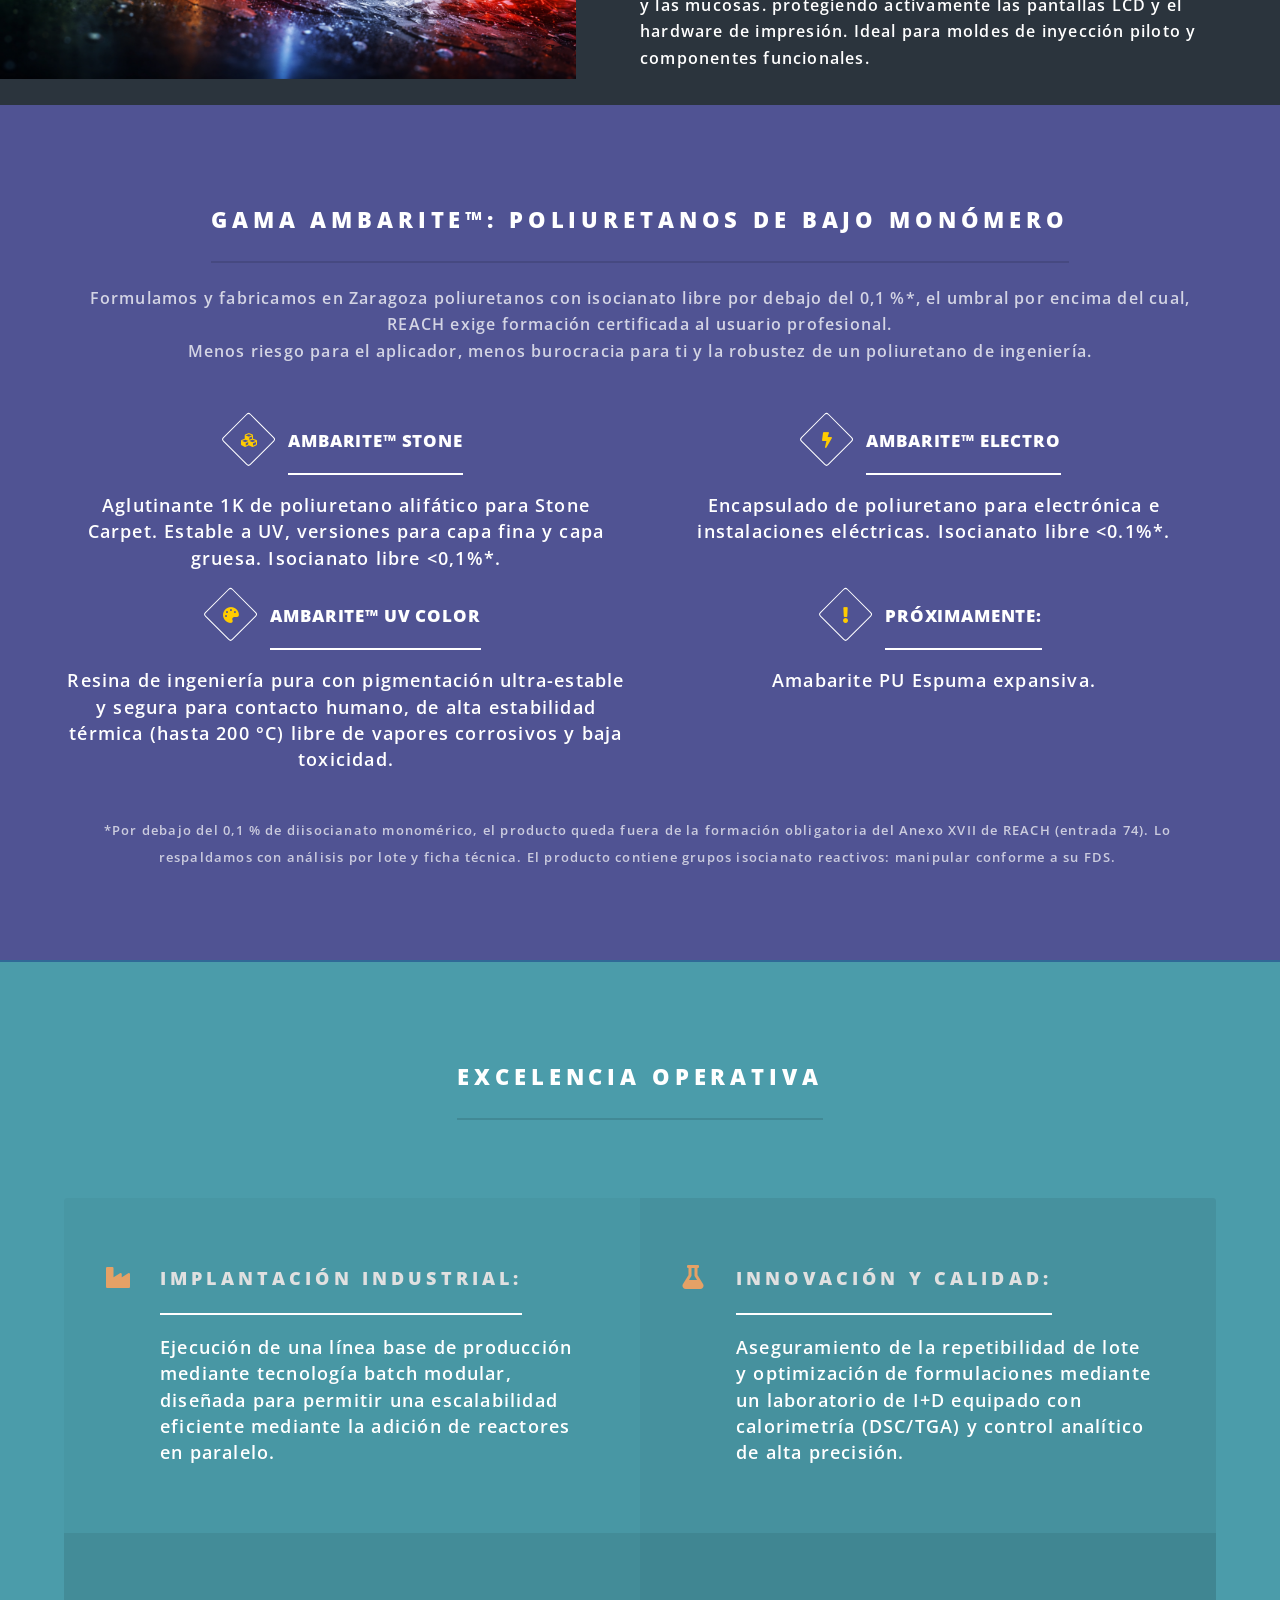
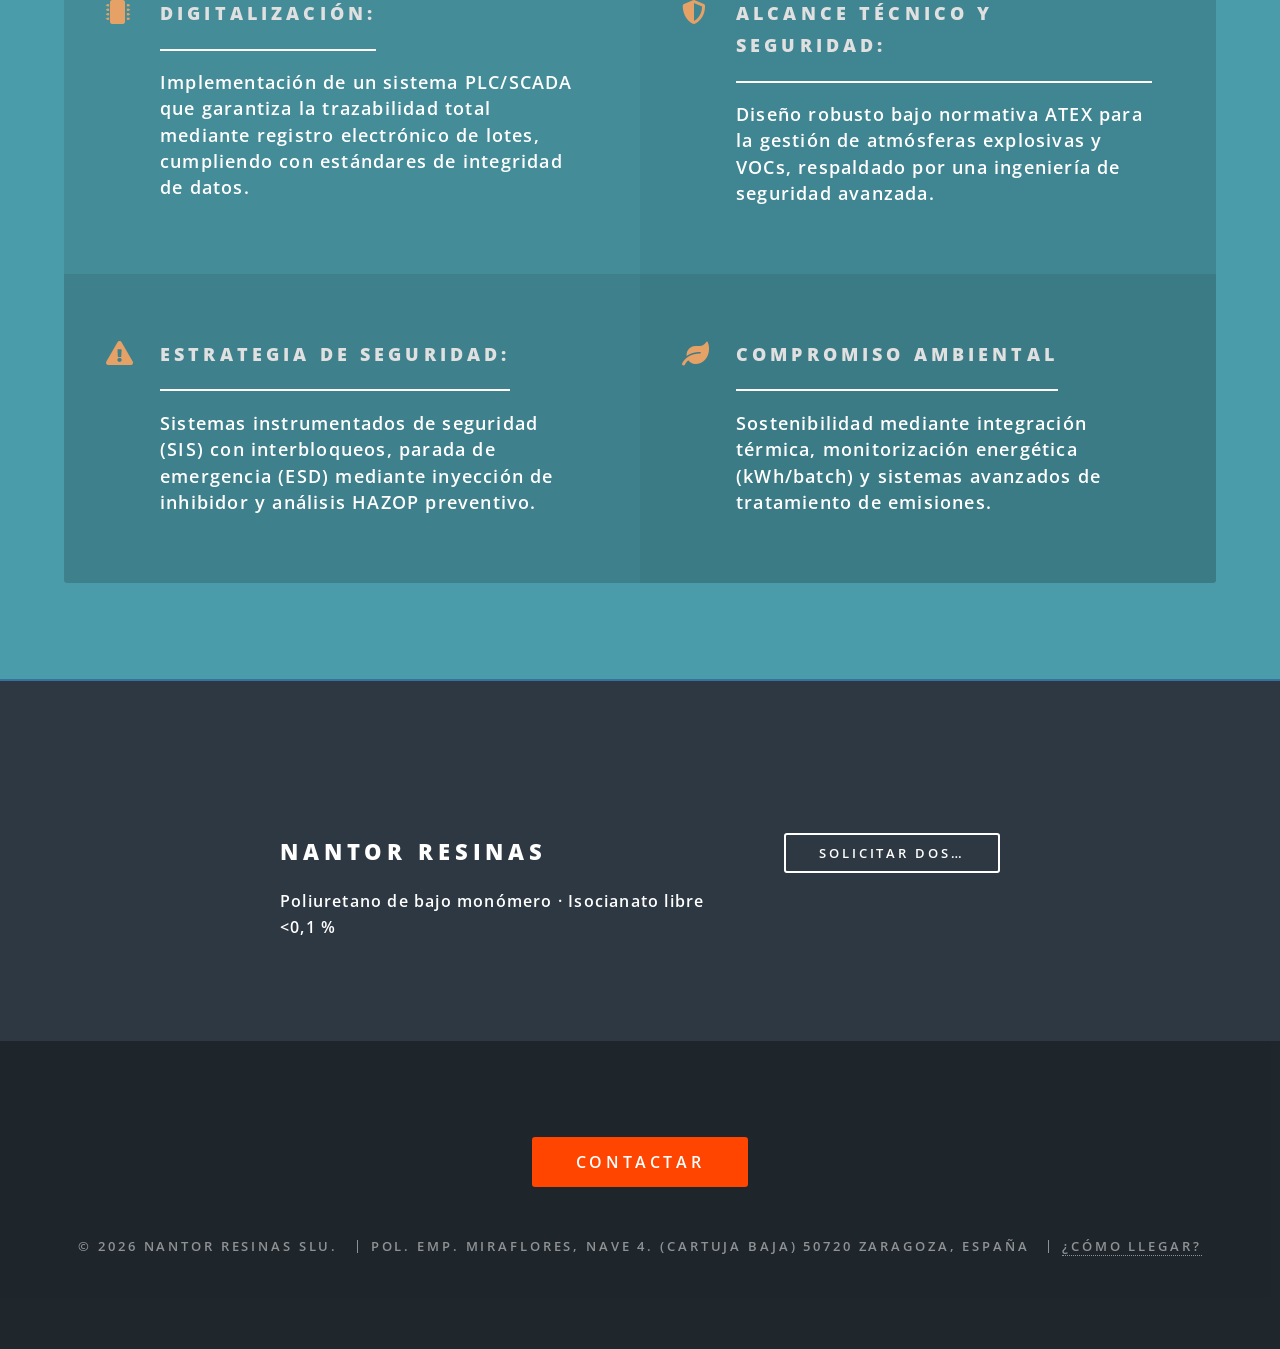
==== commit 0b556dbc: "1" ====
--- a/index.html
+++ b/index.html
@@ -590,14 +590,15 @@
 							</div>
 							<div class="col-6 col-12-medium">
 								<span class="icon solid fa-exclamation major" style="margin-right: 15px;"></span>
-								<h3>ATENCION: </h3>
-								<p style="margin-top: 2em; font-size: 0.8em; opacity: 0.7;">
+								<h3>Próximamente: </h3>
+								<p>Amabarite PU Espuma expansiva.</p>
+							</div>
+							<p style="margin-top: 2em; font-size: 0.8em; opacity: 0.7;">
 									*Por debajo del 0,1 % de diisocianato monomérico, el producto queda fuera de la
 									formación obligatoria del Anexo XVII de REACH (entrada 74). Lo respaldamos con
 									análisis por lote y ficha técnica. El producto contiene grupos
 							isocianato reactivos: manipular conforme a su FDS.
 								</p>
-							</div>
 						</div>
 				</section>
 
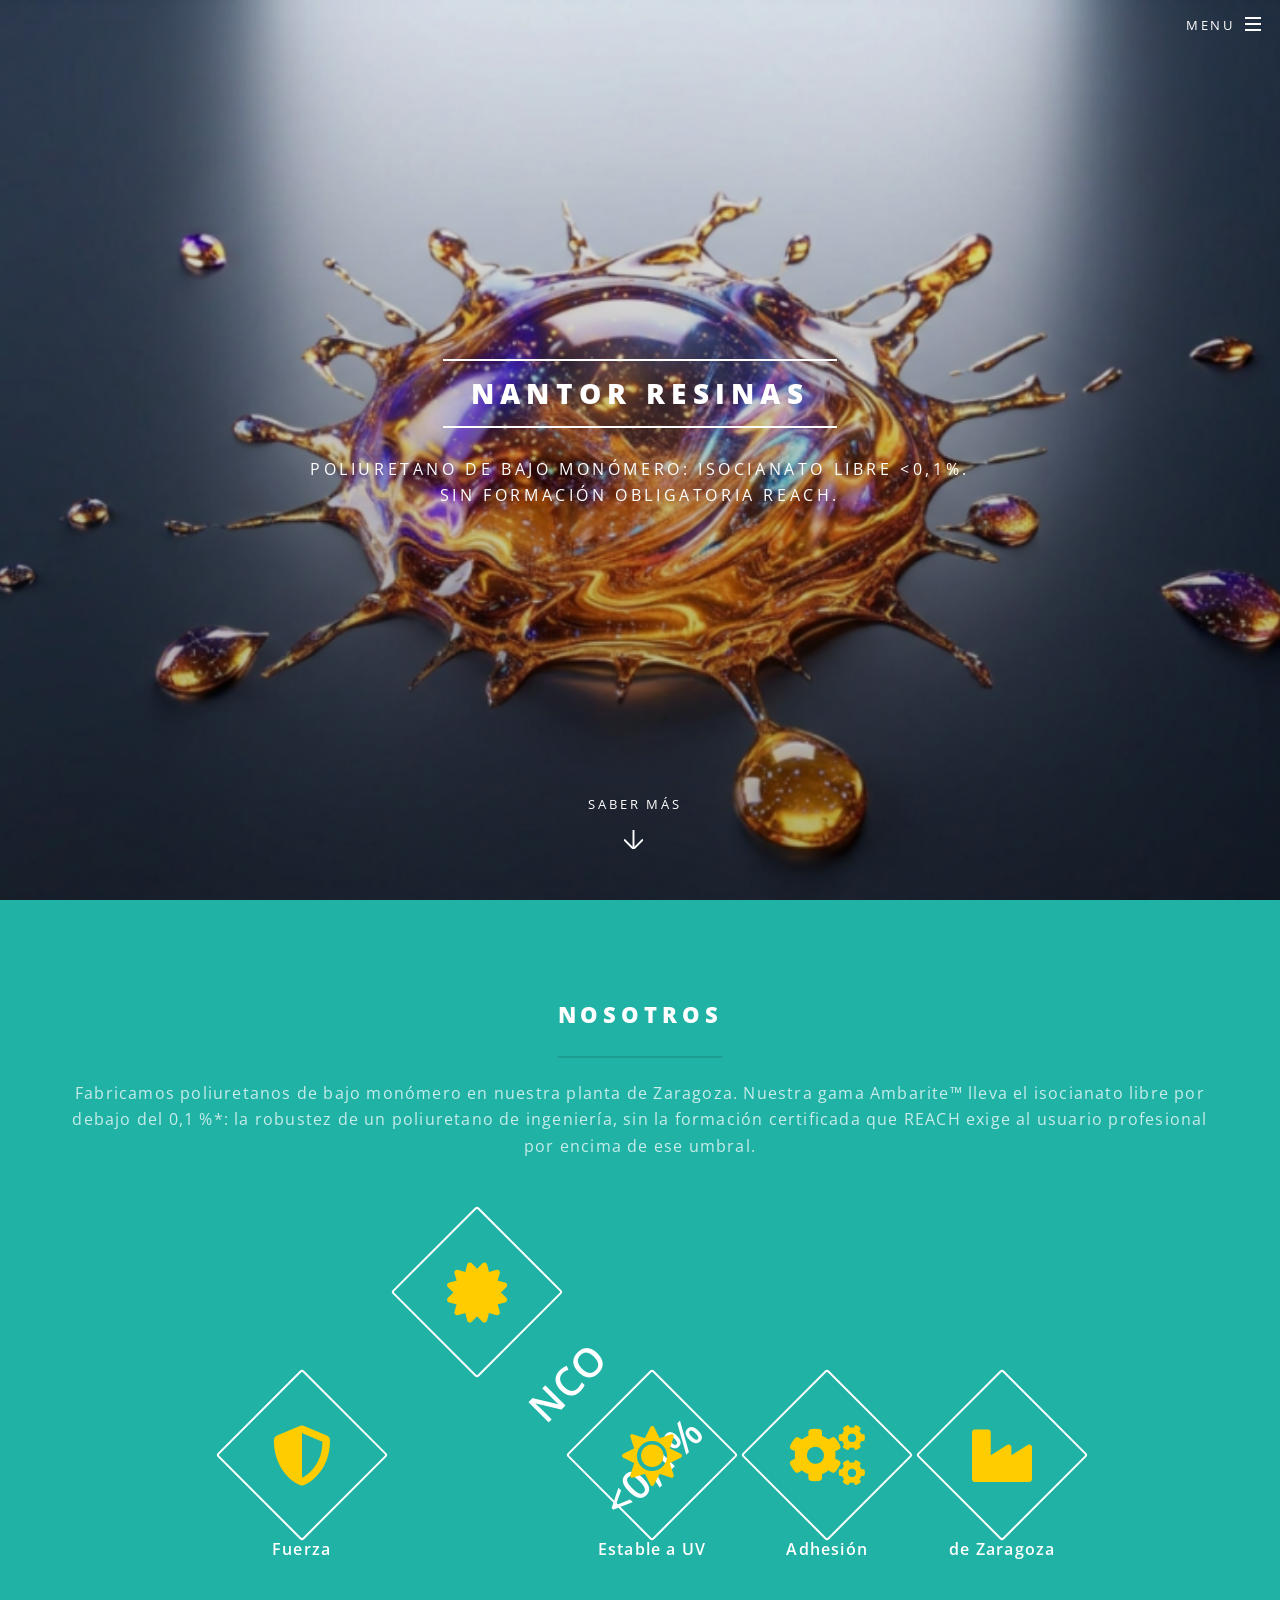
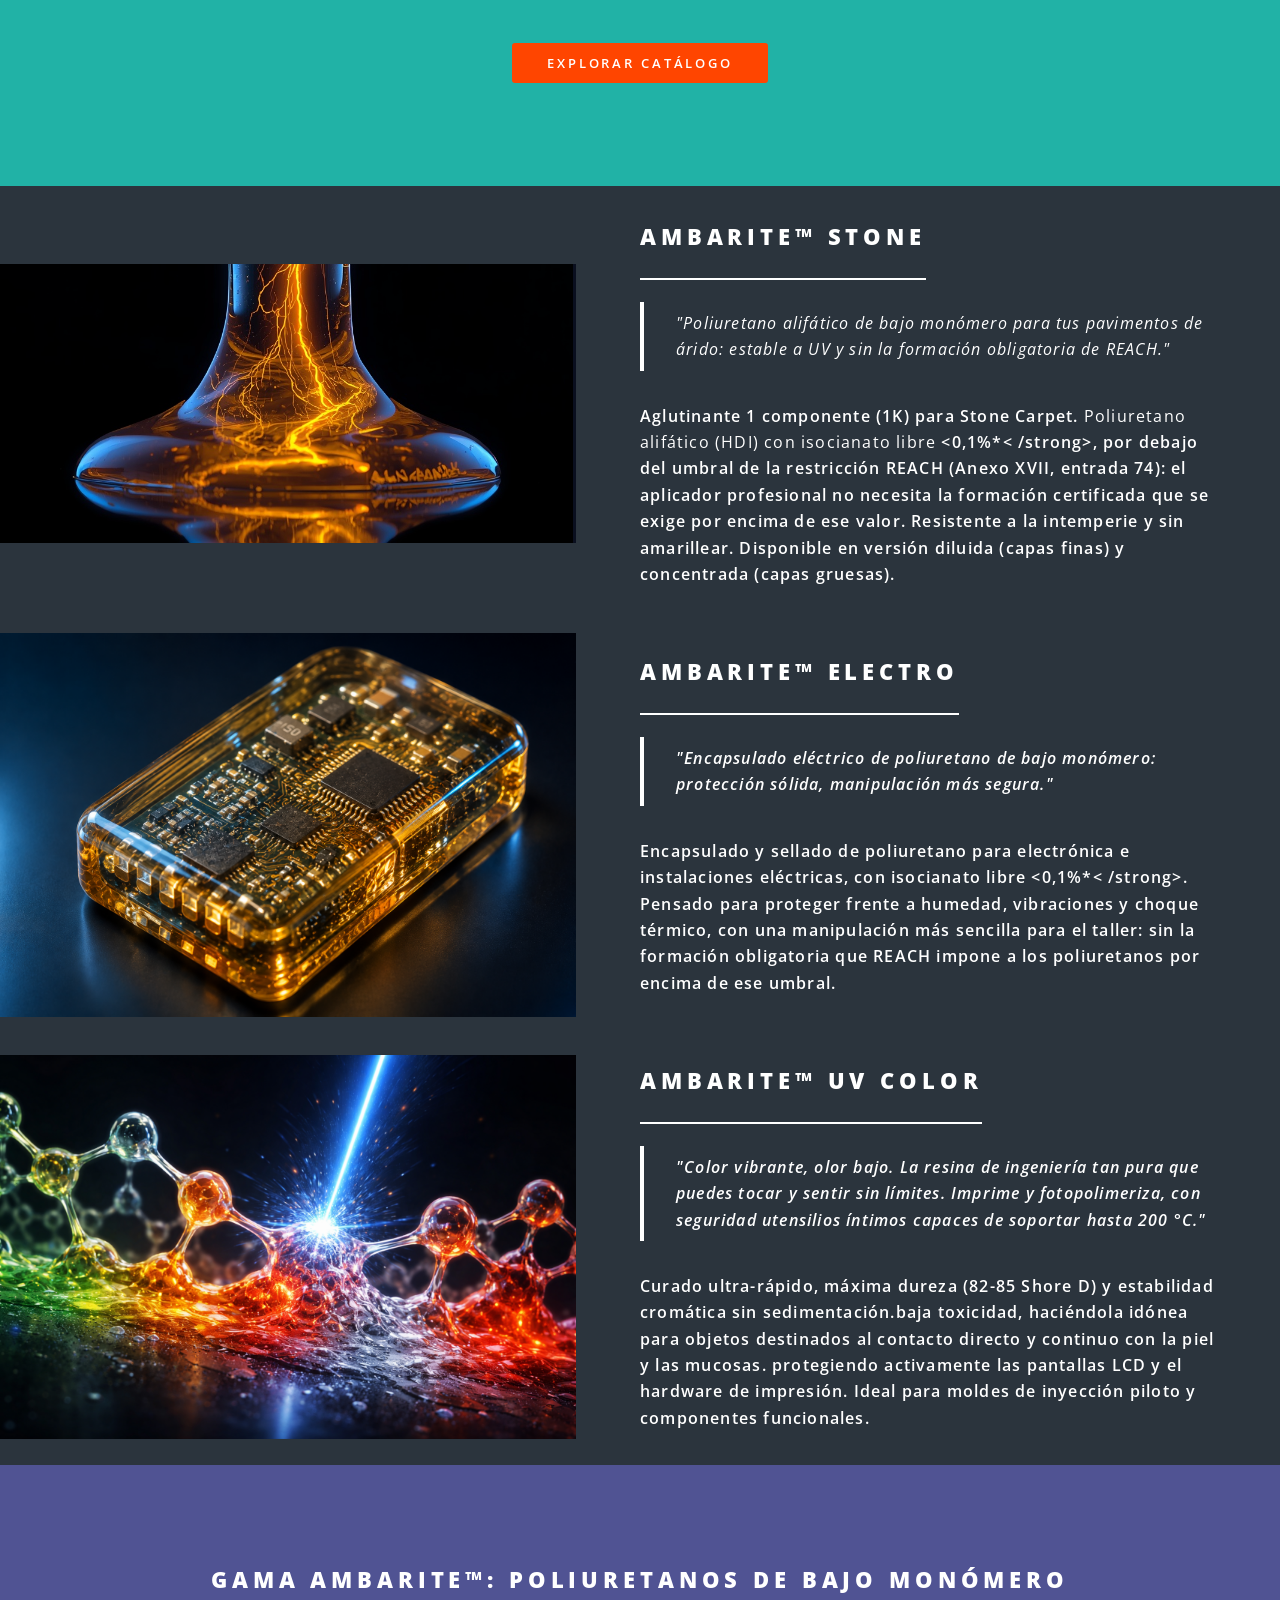
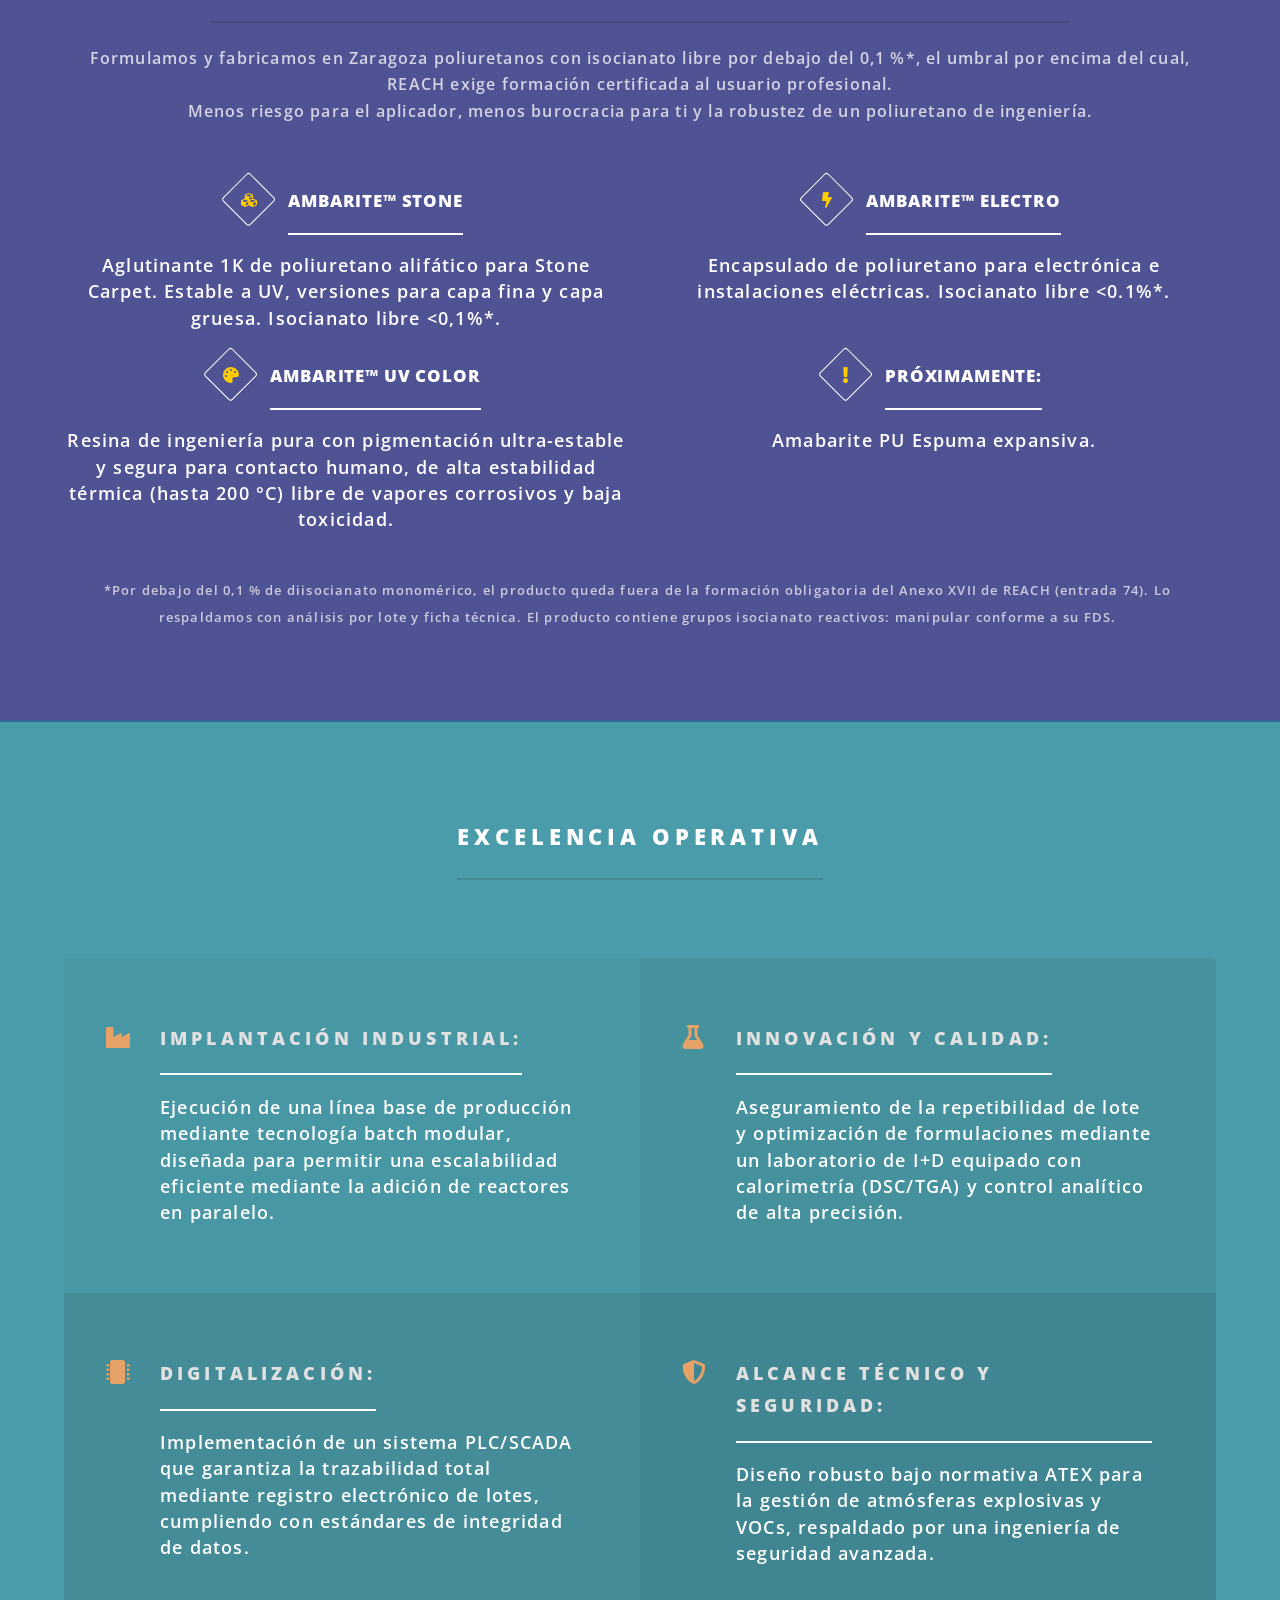
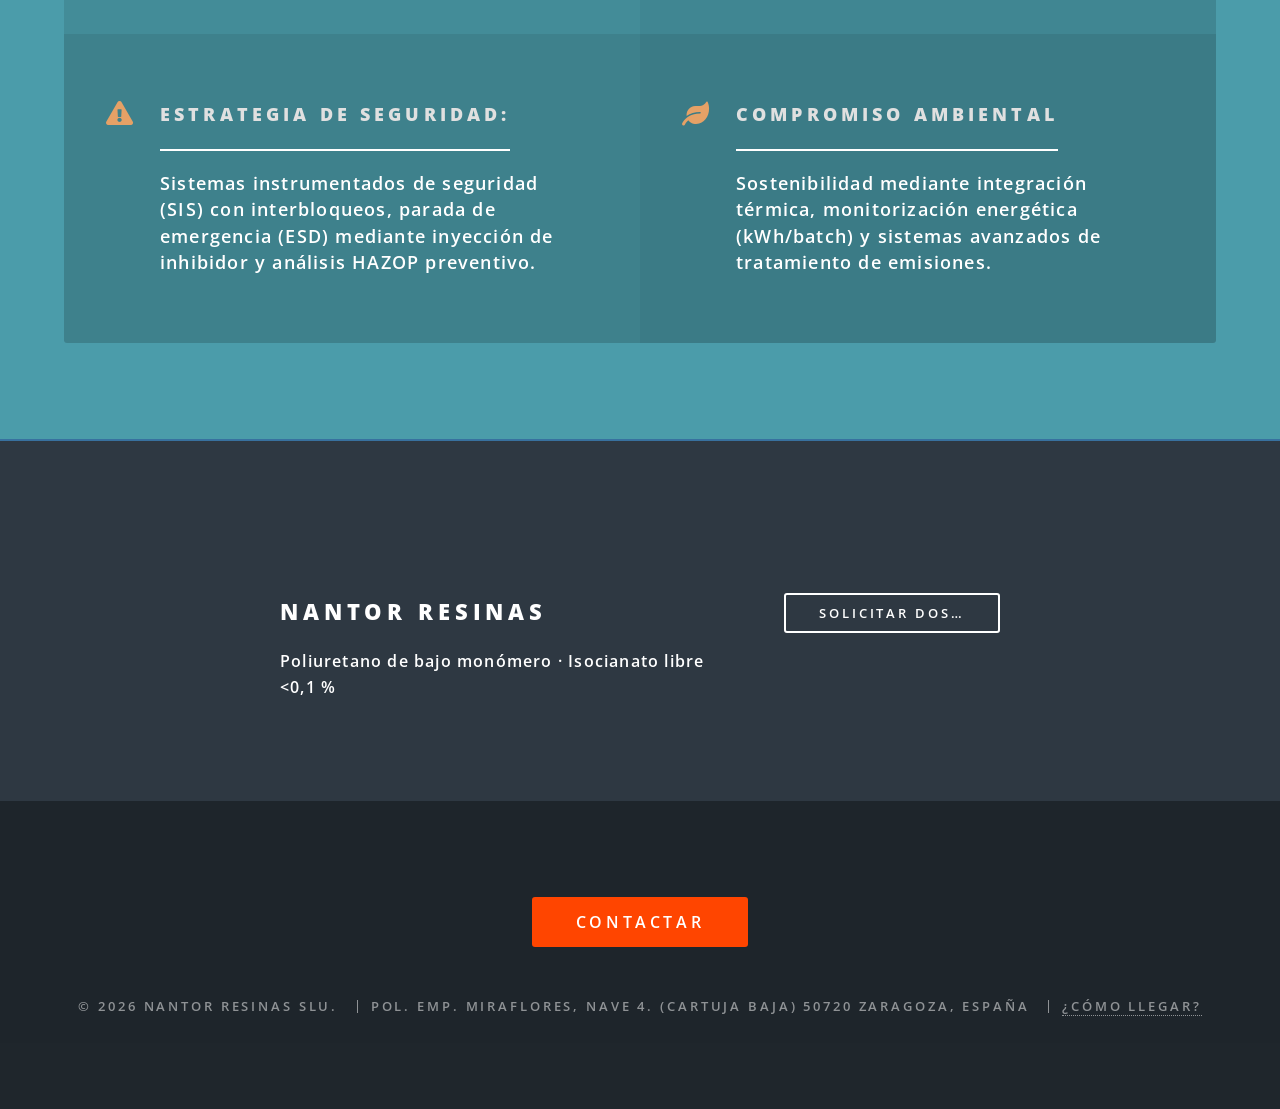
==== commit 9a392b71: "1" ====
--- a/index.html
+++ b/index.html
@@ -458,7 +458,7 @@
 						<span class="icon solid fa-certificate major"
 							style="font-size: 2.5rem; margin-bottom: 0.5em;"><span class="label">Isocianato <0,1%.<
 									/span></span>
-							<p><strong>NCO <0,1%< /strong>
+							<p><strong>NCO <0,1%</strong>
 							</p>
 					</li>
 
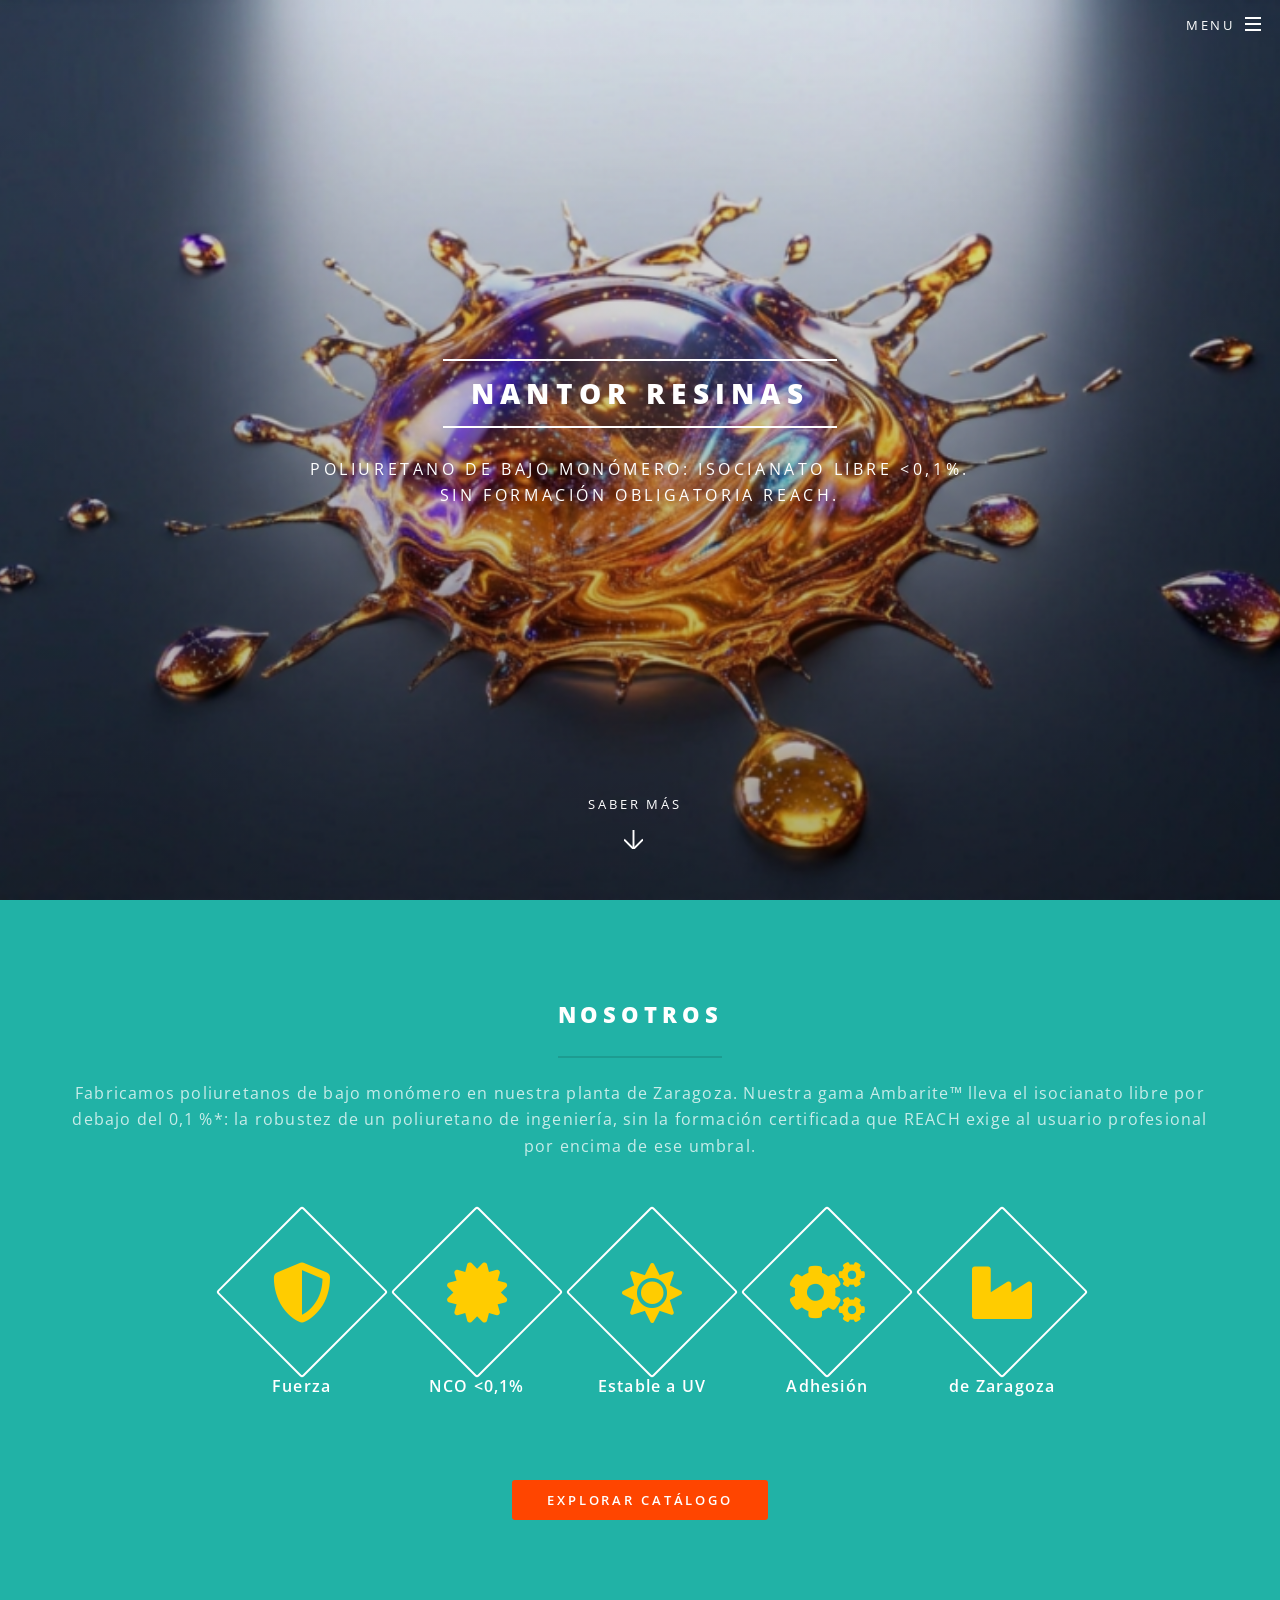
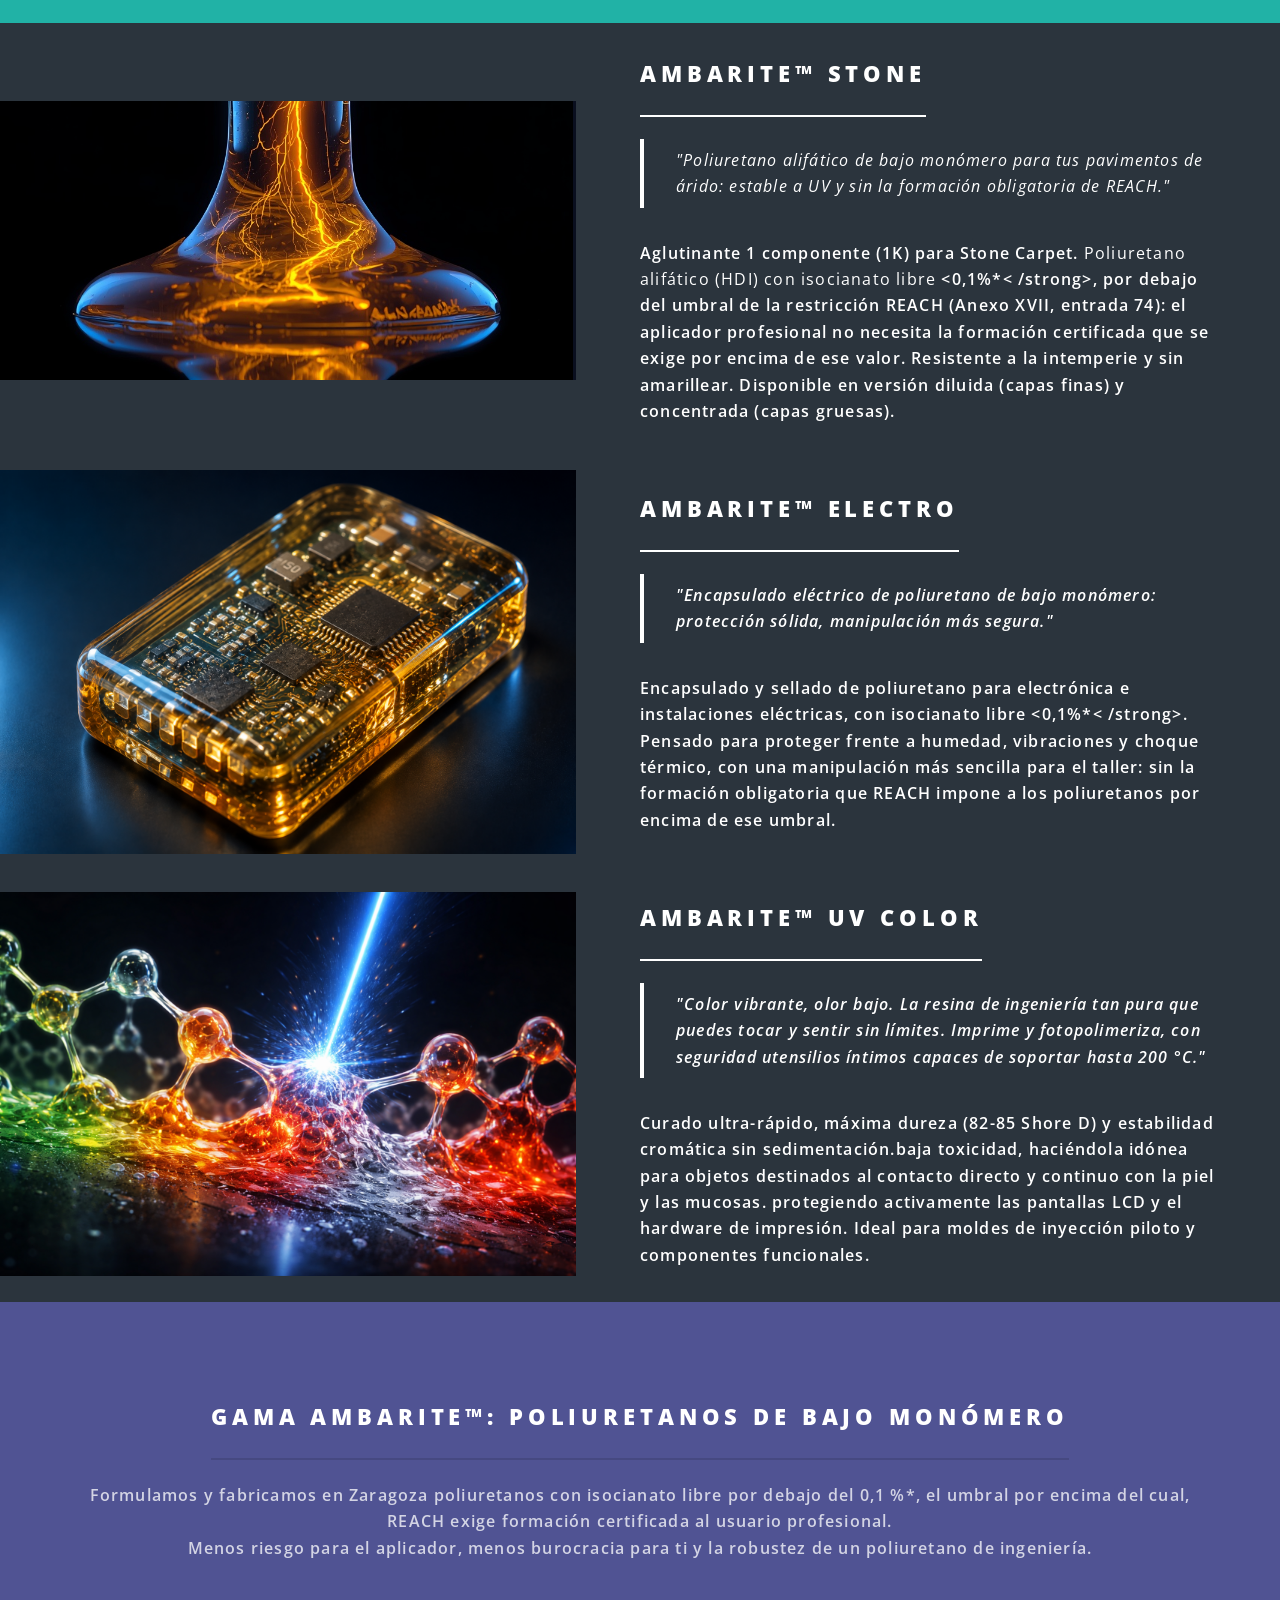
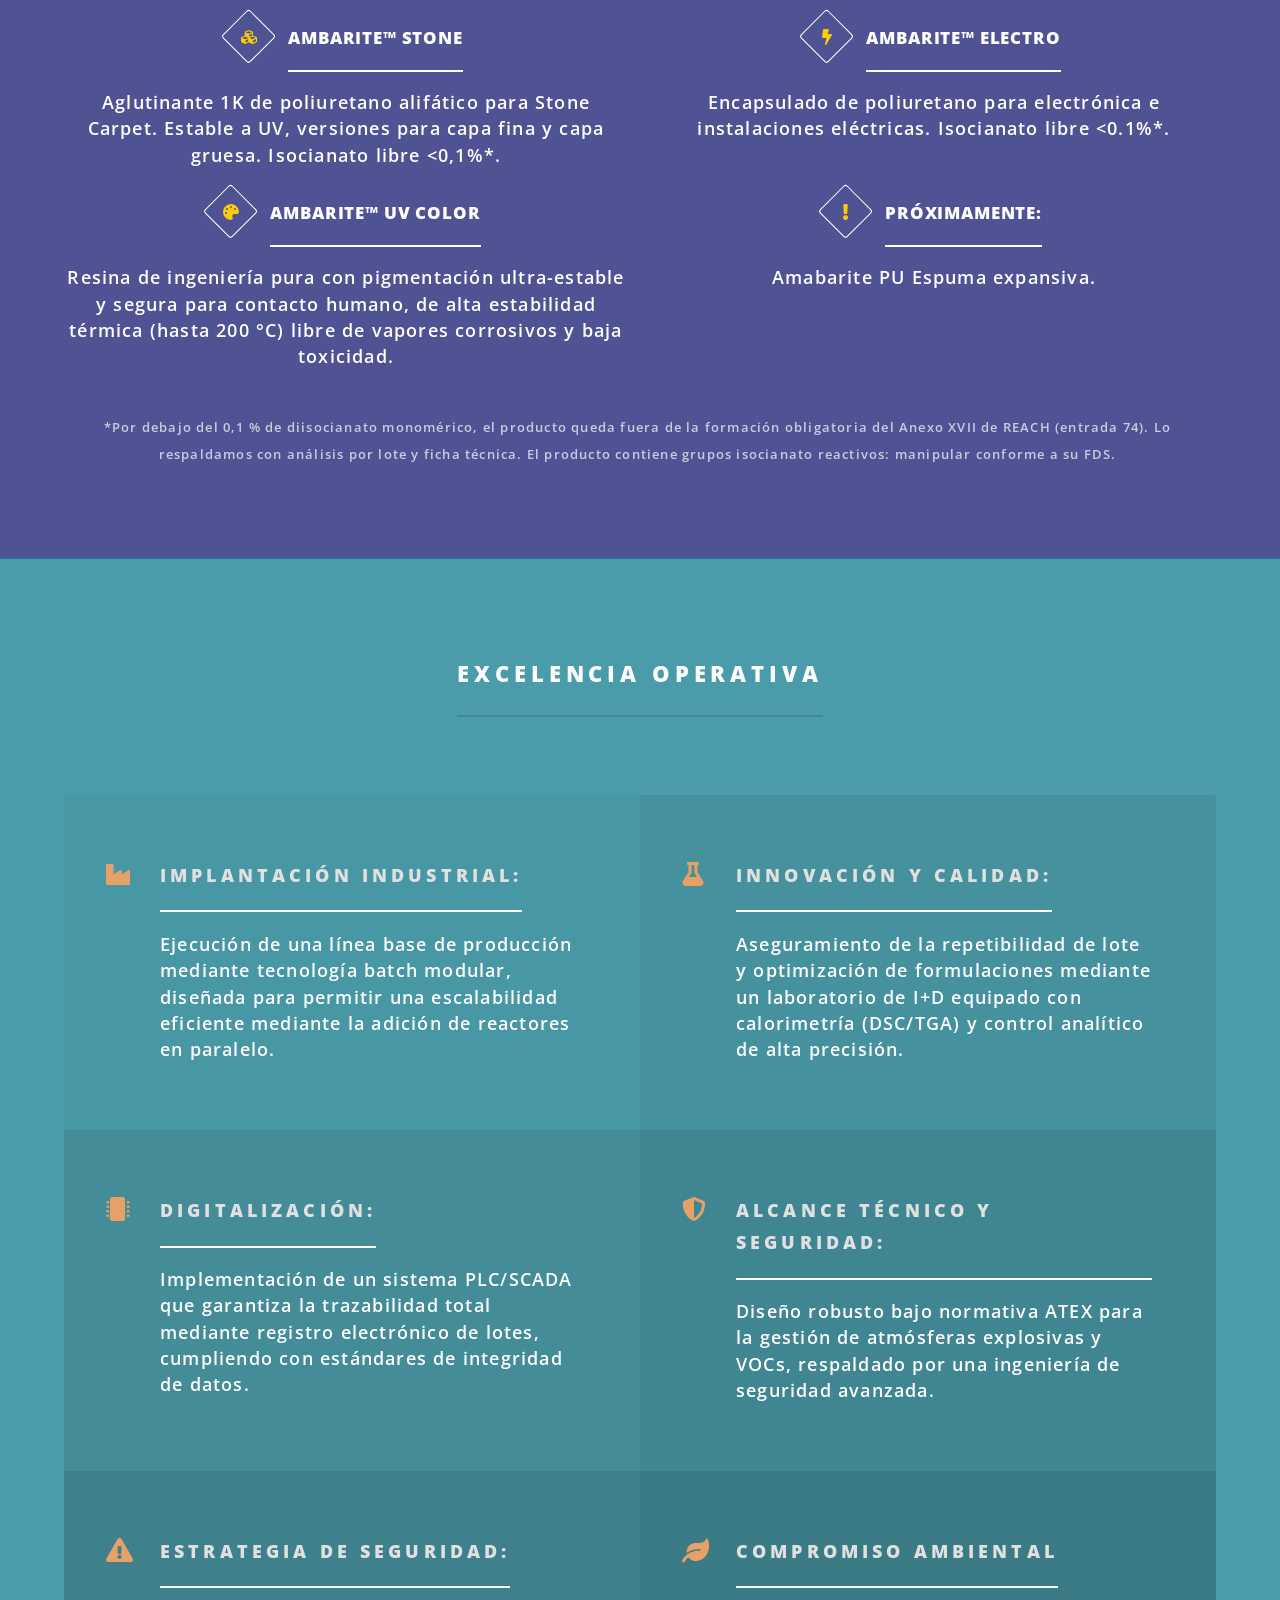
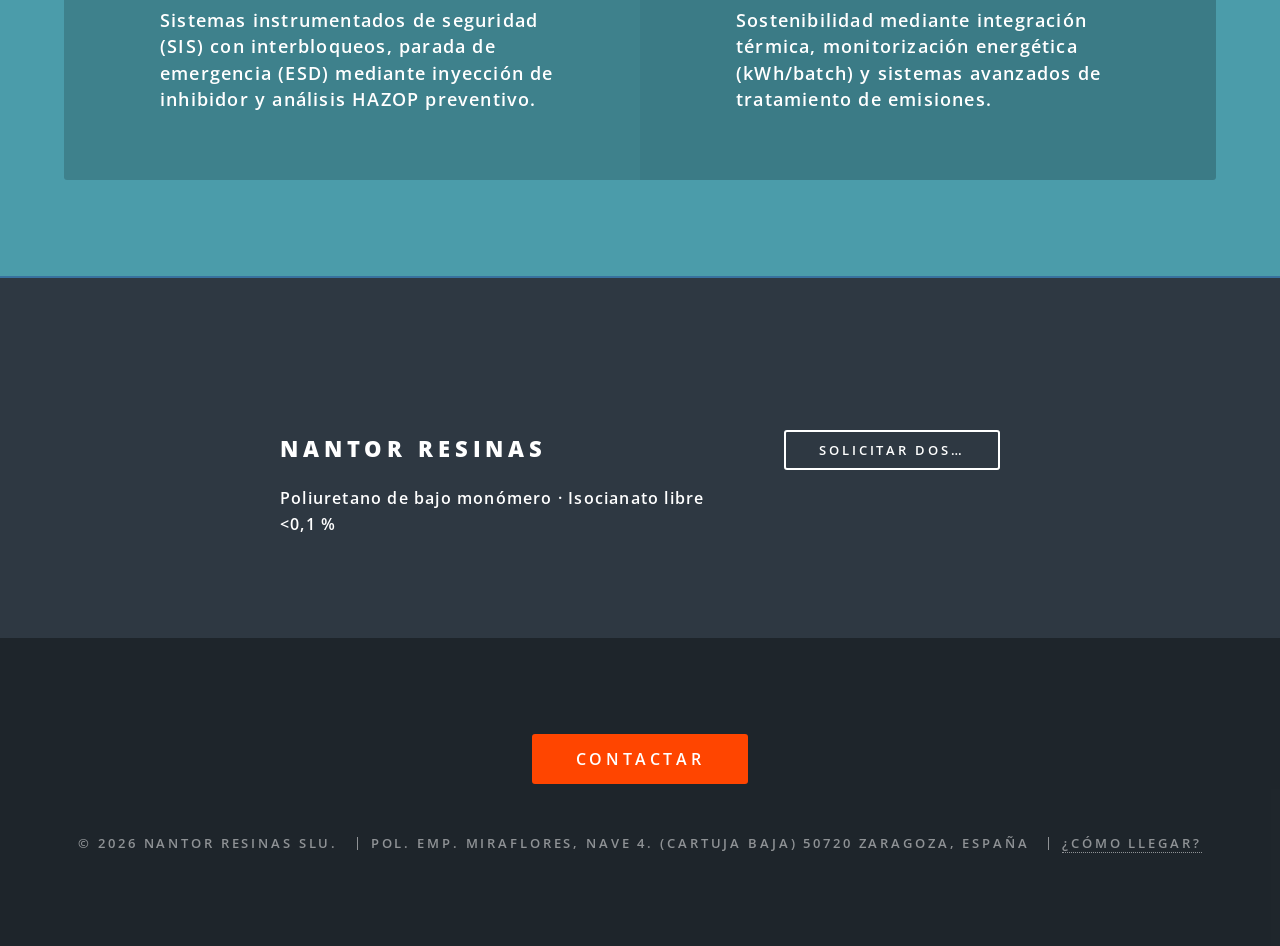
==== commit 57b1edb9: "1" ====
--- a/index.html
+++ b/index.html
@@ -456,8 +456,7 @@
 
 					<li style="padding: 0 1.5em;">
 						<span class="icon solid fa-certificate major"
-							style="font-size: 2.5rem; margin-bottom: 0.5em;"><span class="label">Isocianato <0,1%.<
-									/span></span>
+							style="font-size: 2.5rem; margin-bottom: 0.5em;"><span class="label">Isocianato <0,1%.</span></span>
 							<p><strong>NCO <0,1%</strong>
 							</p>
 					</li>
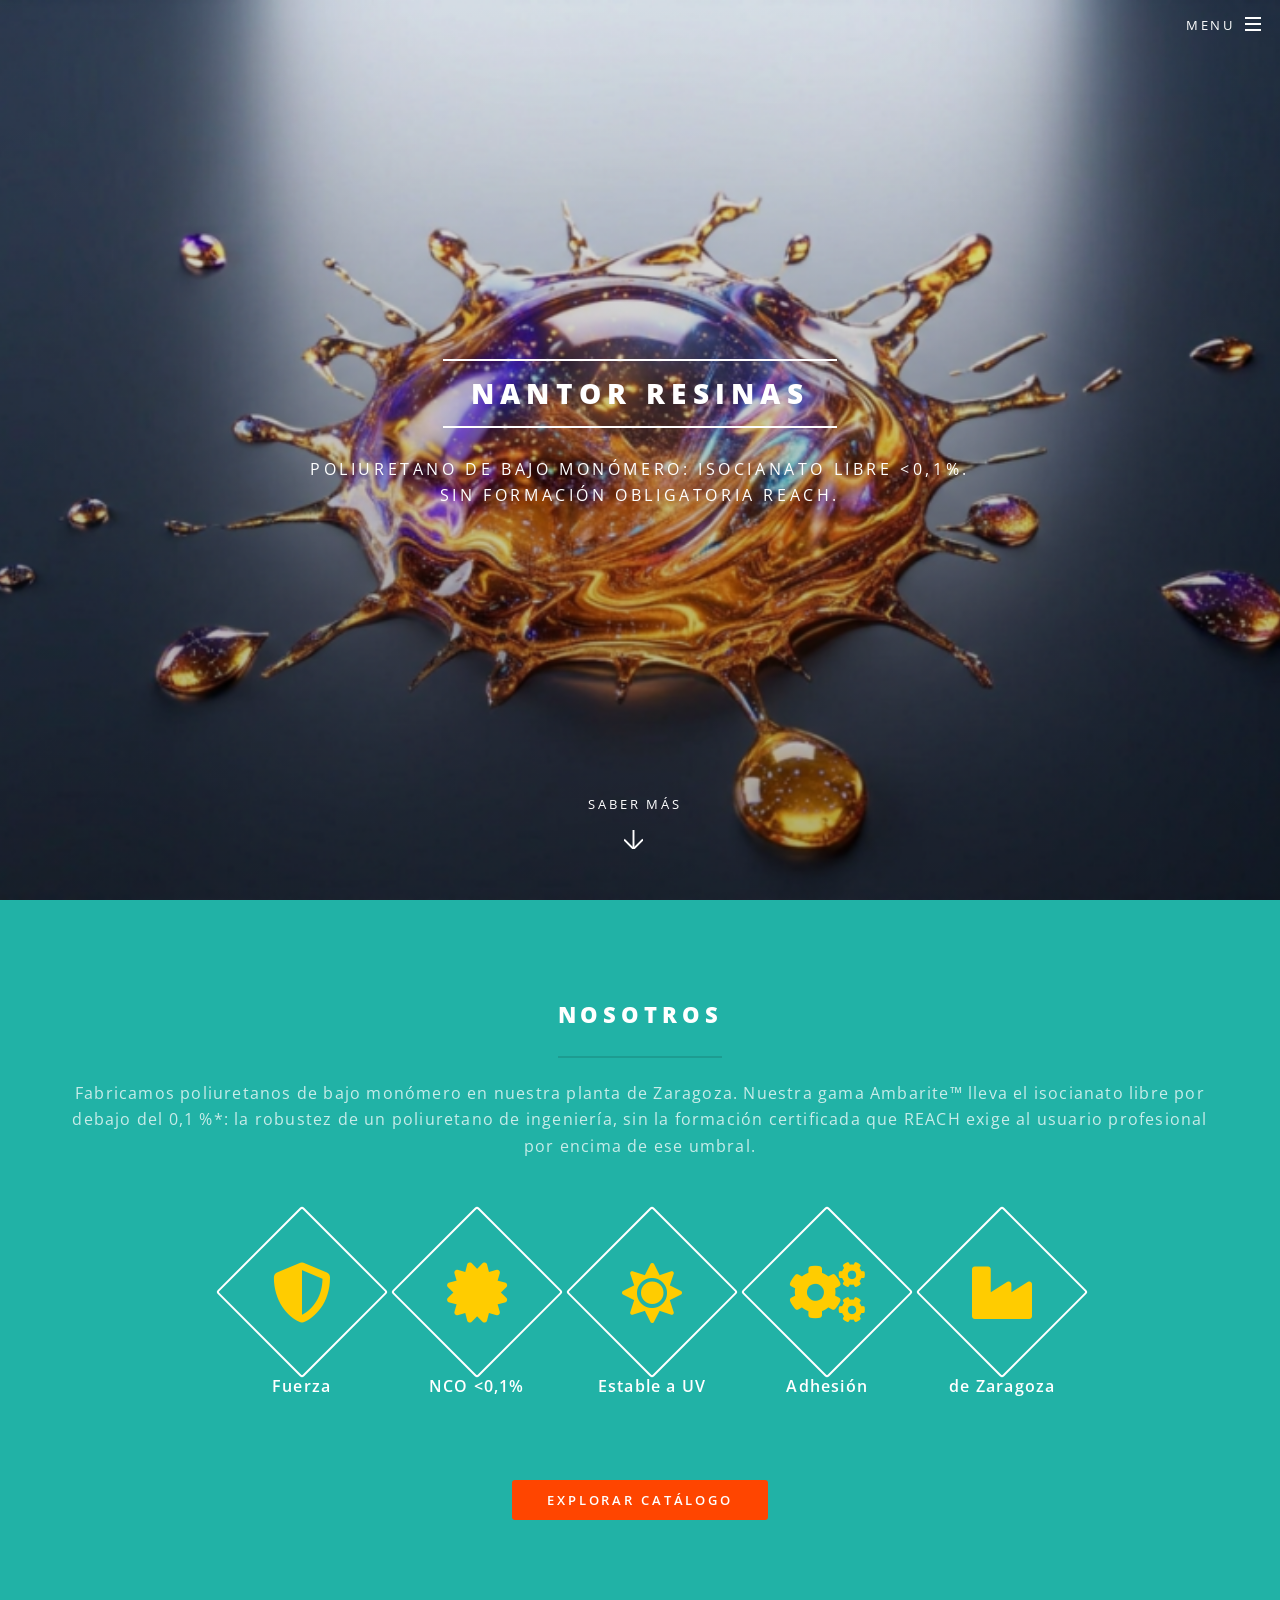
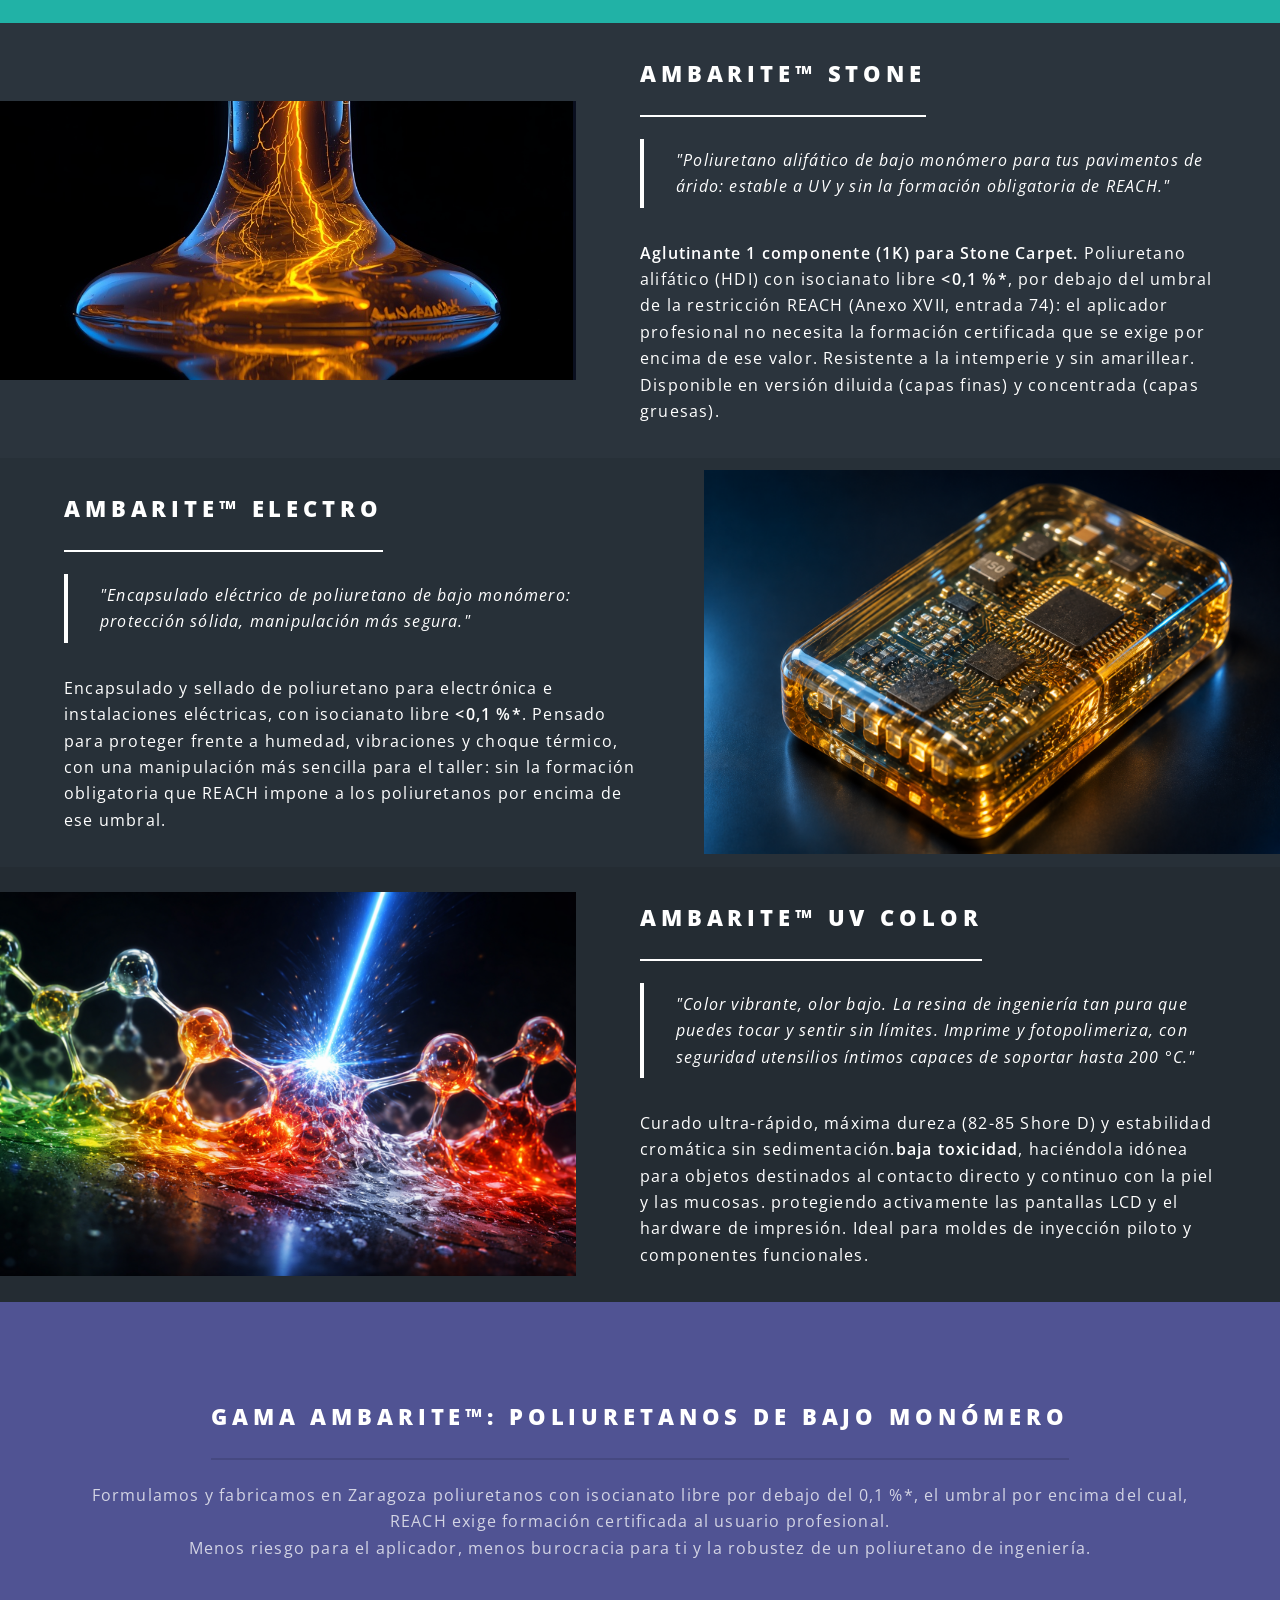
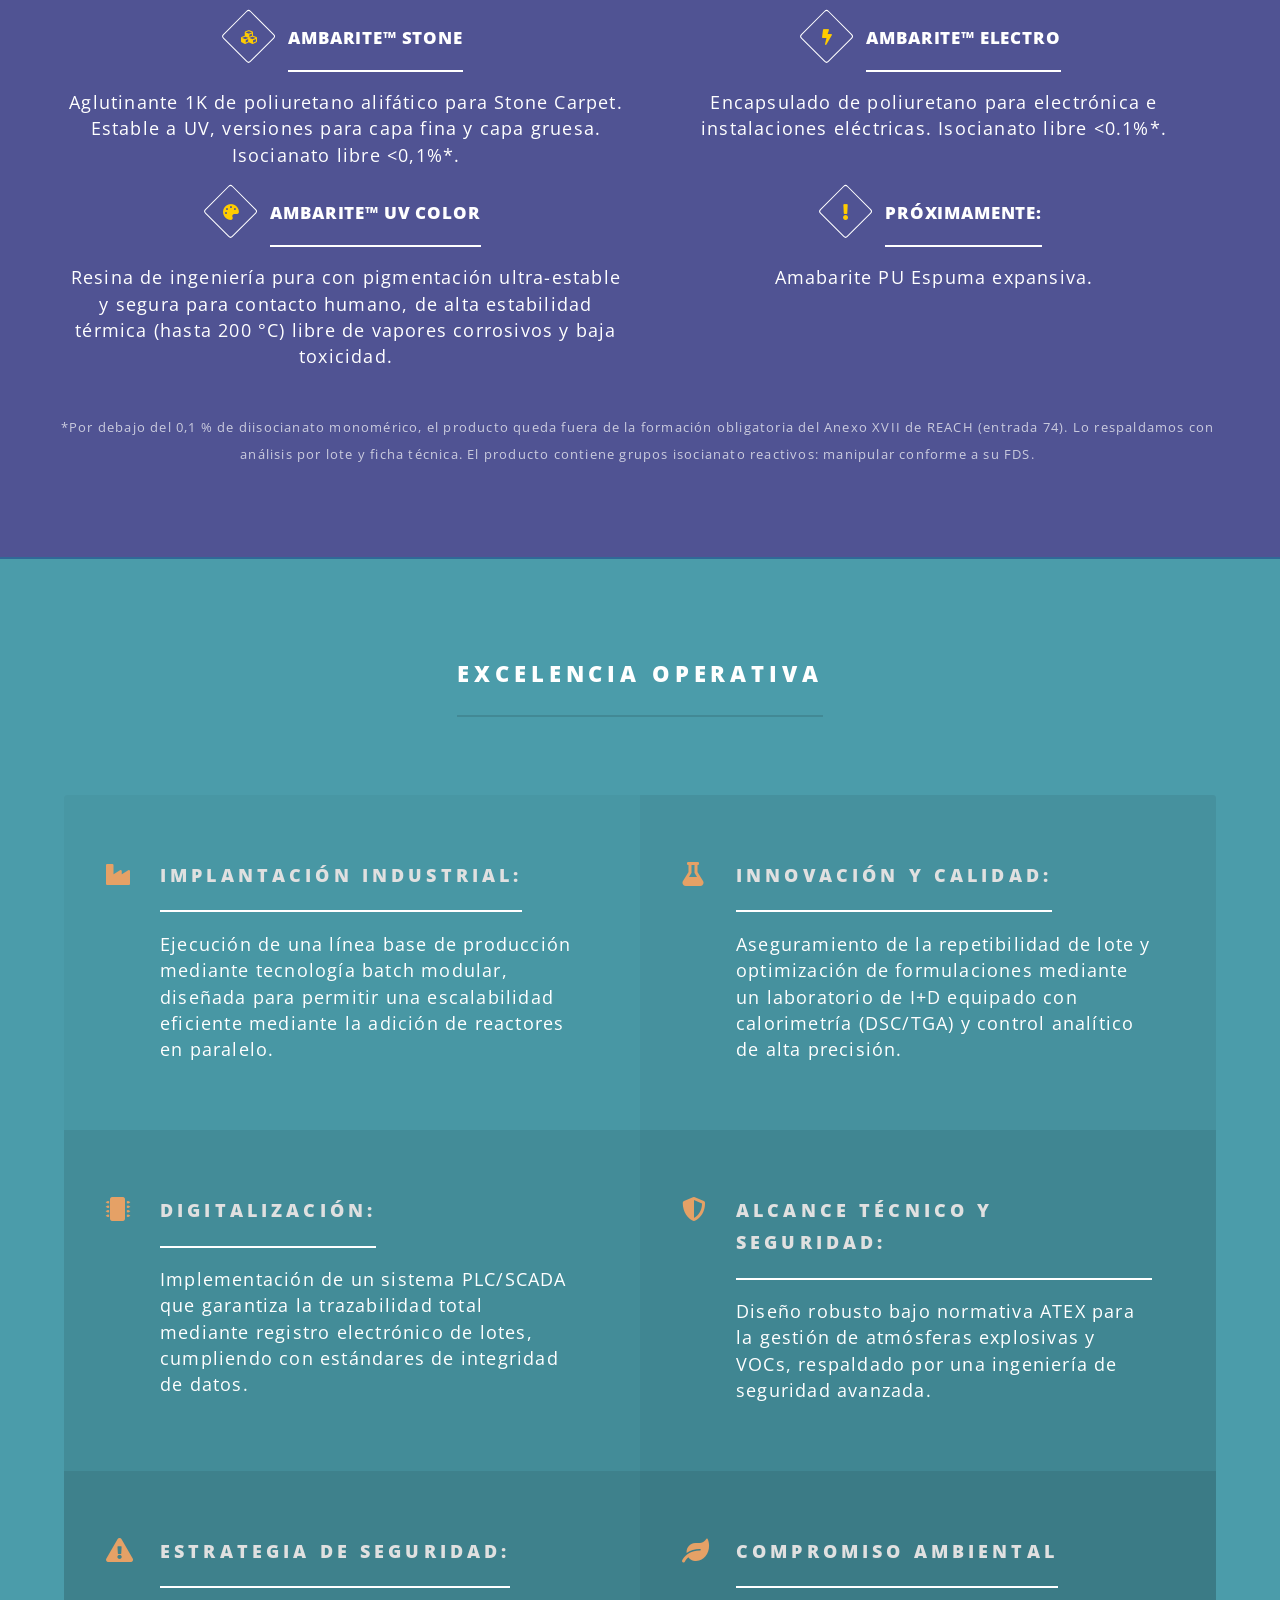
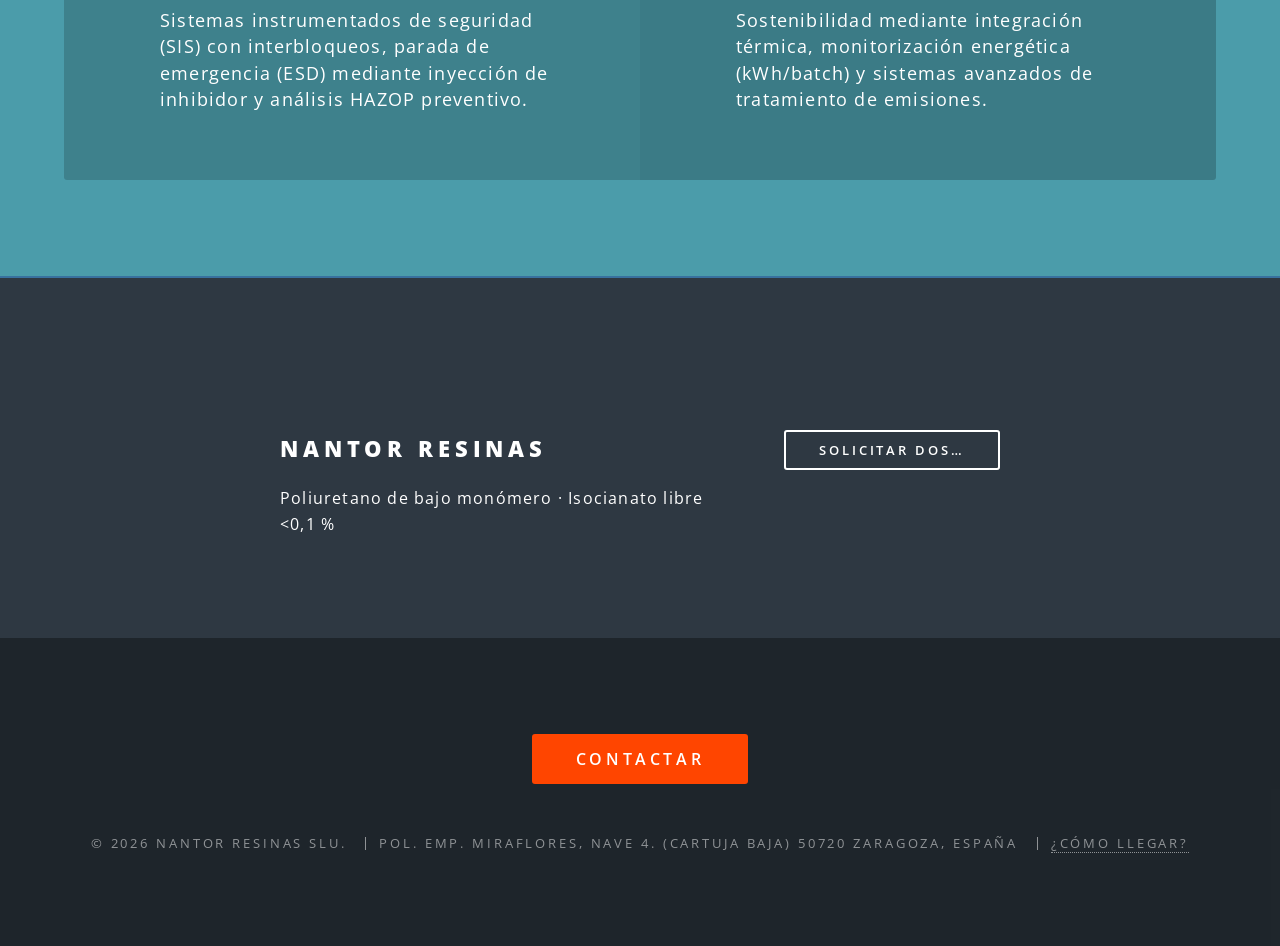
==== commit 3ca2cbd4: "1" ====
--- a/index.html
+++ b/index.html
@@ -54,6 +54,18 @@
 				transition: none !important;
 				opacity: 1 !important;
 				transform: scale(1) !important;
+			}
+		}
+
+		/* 5. Alternar posición: imagen a la derecha y texto a la izquierda (solo escritorio) */
+		@media screen and (min-width: 981px) {
+			.spotlight.imagen-derecha {
+				display: -moz-flex;
+				display: flex;
+				-moz-flex-direction: row-reverse;
+				-webkit-flex-direction: row-reverse;
+				-ms-flex-direction: row-reverse;
+				flex-direction: row-reverse !important;
 			}
 		}
 
@@ -503,7 +515,7 @@
 							con isocianato
 							libre
 							<strong>
-								<0,1%*< /strong>, por debajo del umbral de la restricción REACH (Anexo XVII,
+								&lt;0,1&nbsp;%*</strong>, por debajo del umbral de la restricción REACH (Anexo XVII,
 									entrada 74): el aplicador profesional no necesita la formación certificada que se
 									exige por encima de ese
 									valor.
@@ -515,7 +527,7 @@
 				</section>
 
 				<!-- Ambarite Electro -->
-				<section class="spotlight">
+				<section class="spotlight imagen-derecha">
 					<div class="image"><img src="images/3.png" alt="Ambarite Electro" /></div>
 					<div class="content">
 						<h2>Ambarite™ Electro</h2>
@@ -526,7 +538,7 @@
 						<p>Encapsulado y sellado de poliuretano para electrónica e instalaciones eléctricas, con
 							isocianato
 							libre <strong>
-								<0,1%*< /strong>. Pensado para proteger frente a humedad, vibraciones y
+								&lt;0,1&nbsp;%*</strong>. Pensado para proteger frente a humedad, vibraciones y
 									choque
 									térmico, con una manipulación más sencilla para el taller: sin la formación
 									obligatoria que
